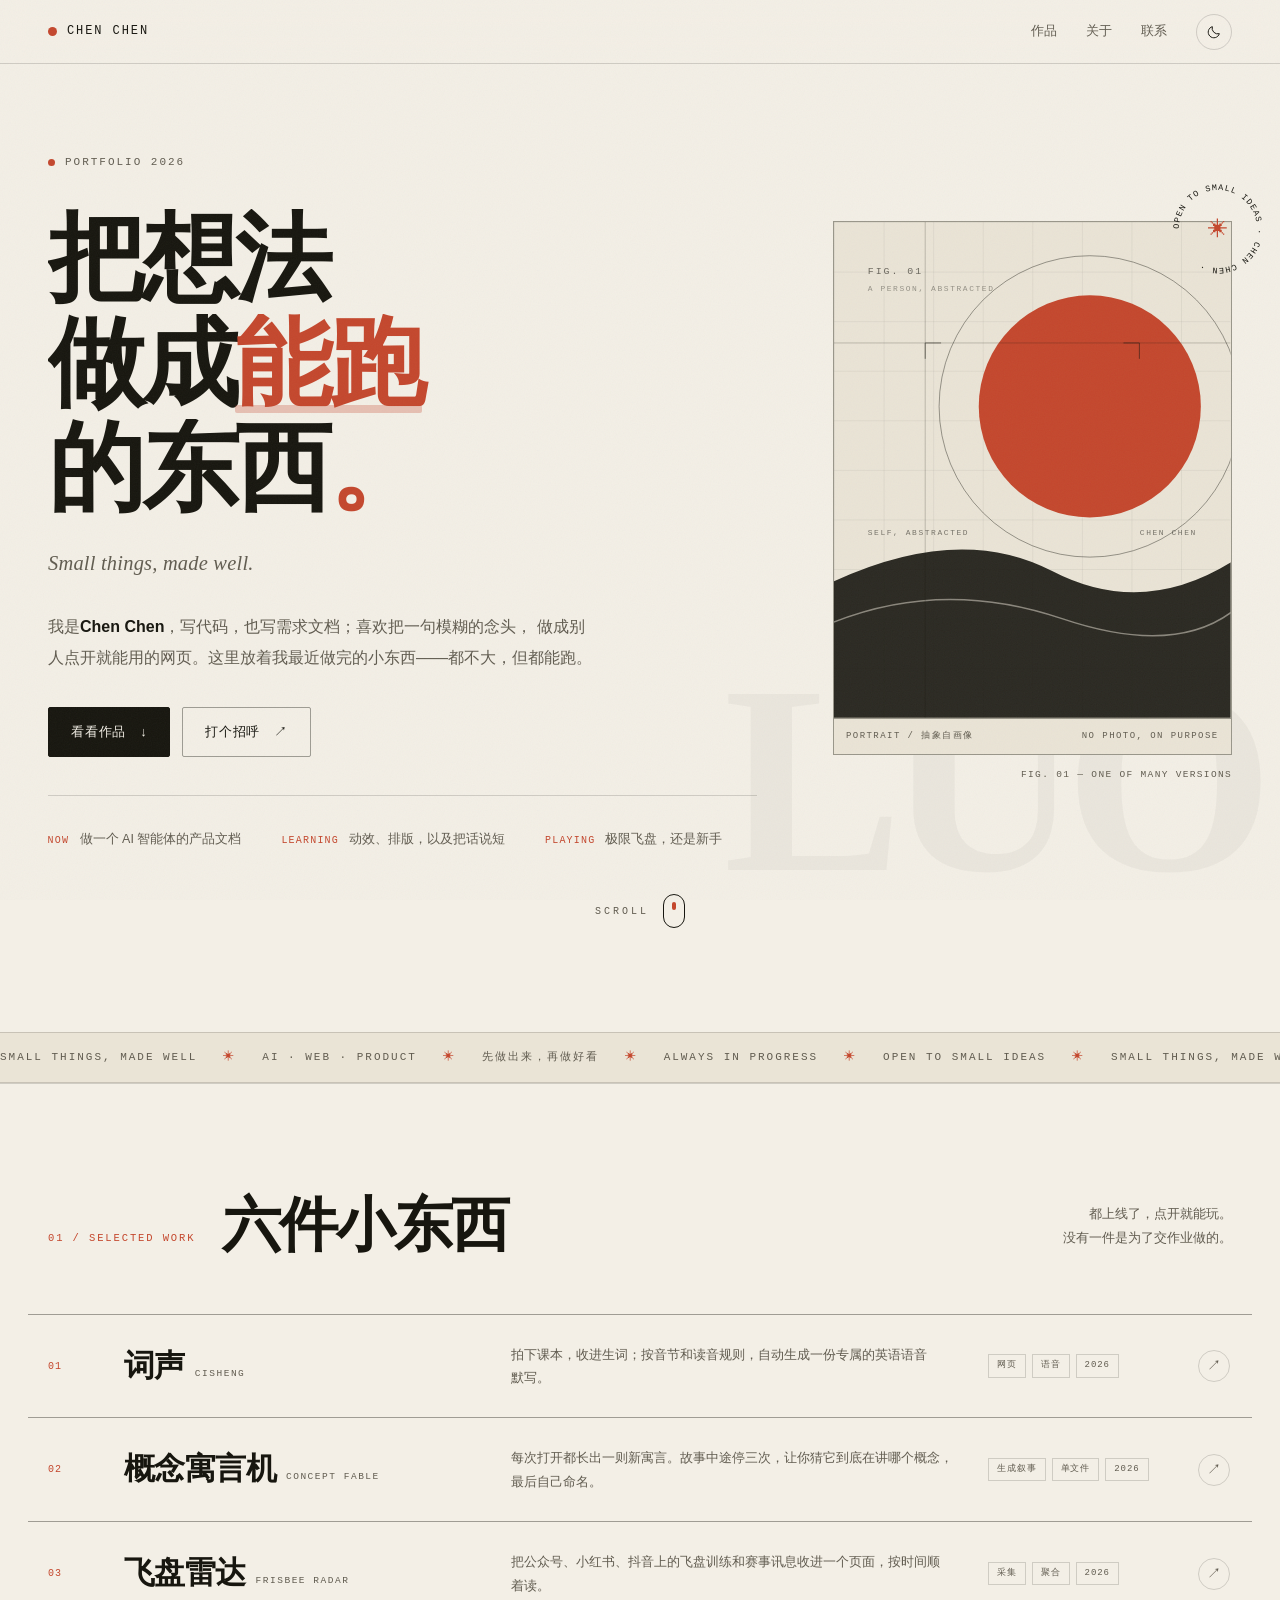
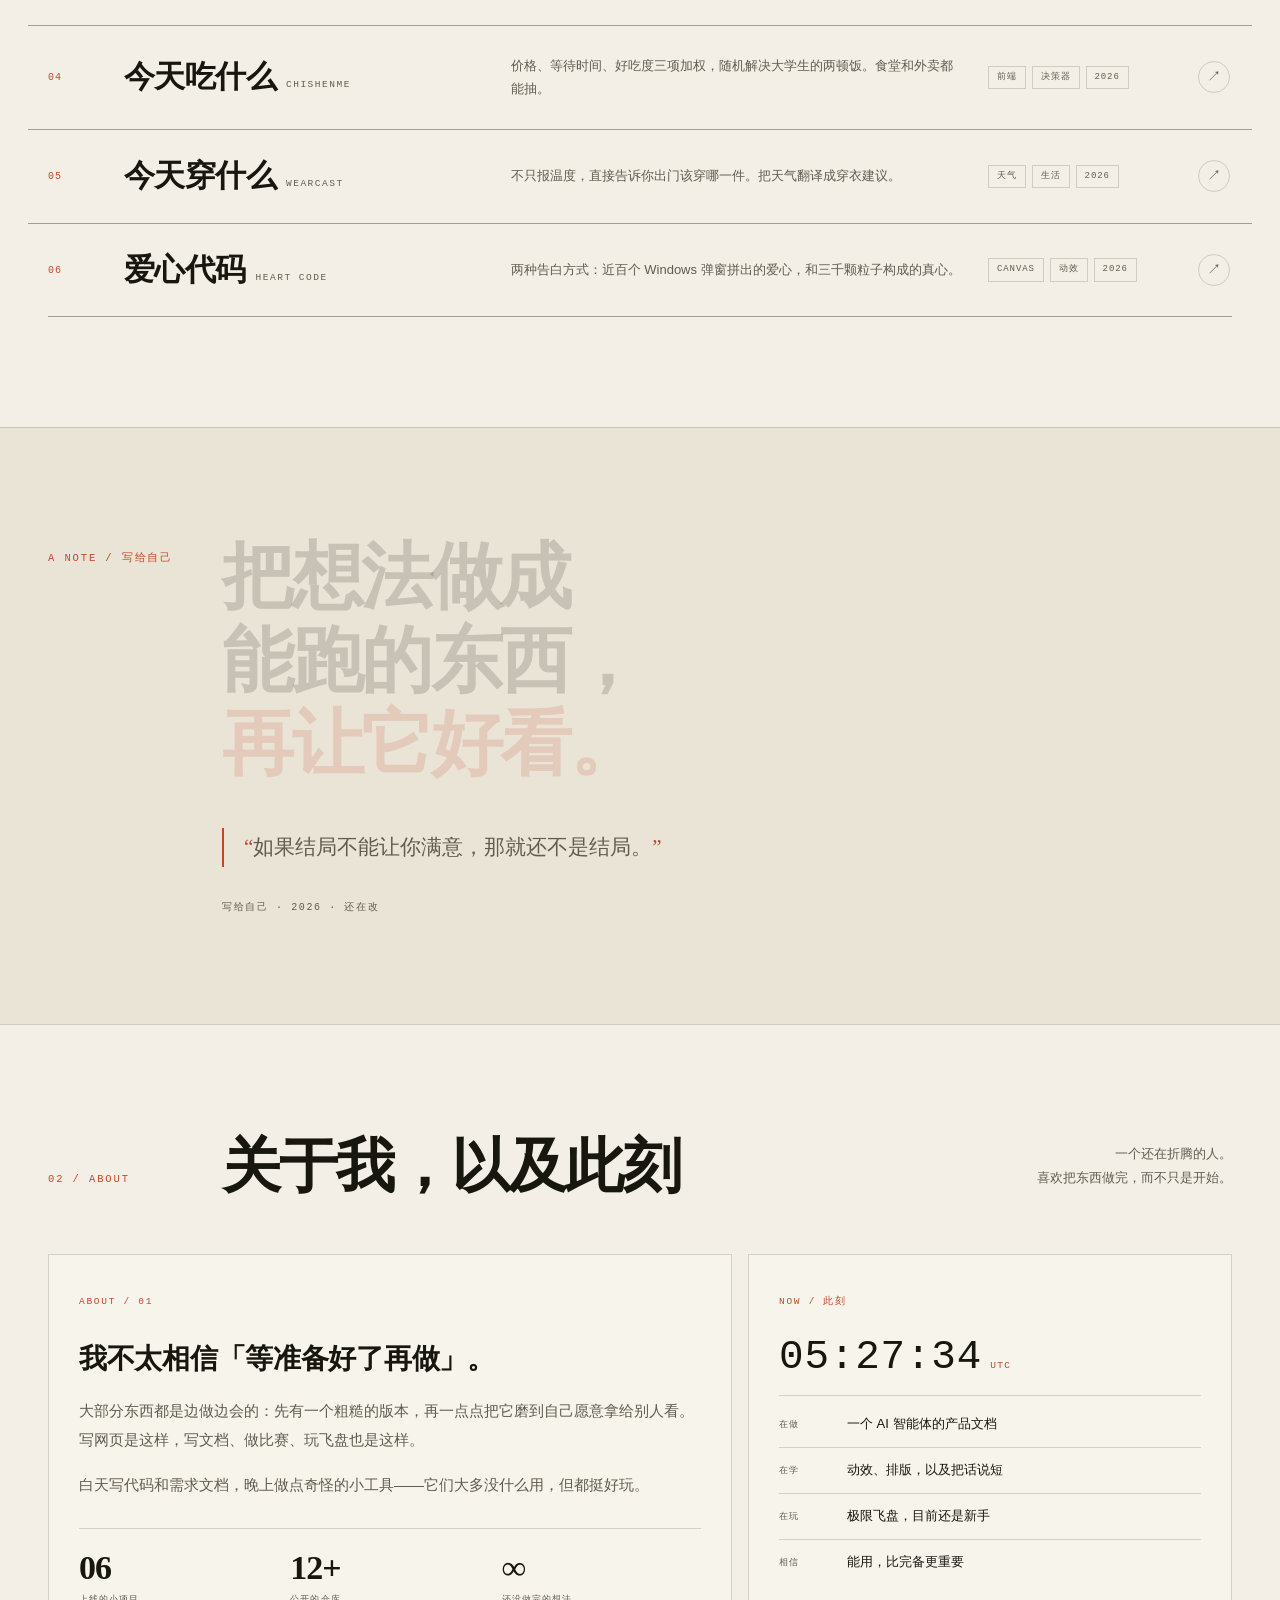
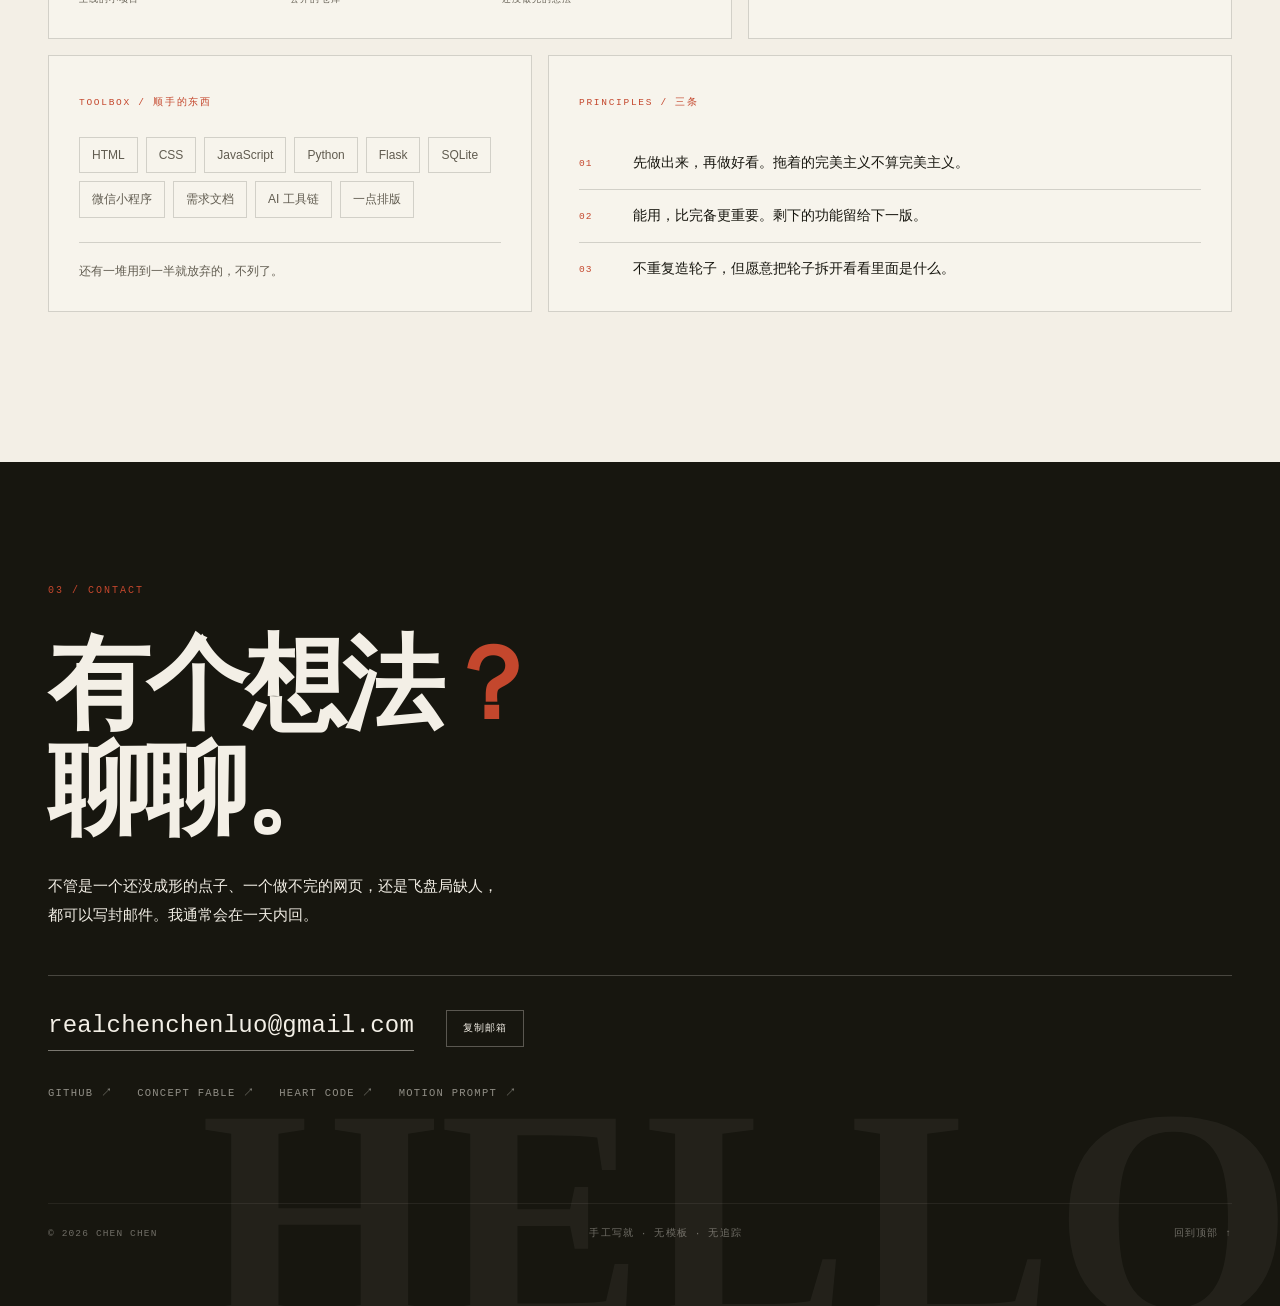
==== index.html @ 973b5933 "Remove personal details, rename to Chen Chen, add favorite quote, speed up cursor" ====
<!DOCTYPE html>
<html lang="zh-CN" data-theme="light">
<head>
<meta charset="UTF-8">
<meta name="viewport" content="width=device-width, initial-scale=1.0">
<title>Chen Chen · 把想法做成能跑的东西</title>
<meta name="description" content="Chen Chen 的个人主页：写代码，也写文档。这里放着六件已经上线的小东西。">
<meta name="author" content="Chen Chen">
<meta property="og:title" content="Chen Chen · 把想法做成能跑的东西">
<meta property="og:description" content="六件已经上线的小东西，以及一个还在折腾的人。">
<meta property="og:type" content="website">
<link rel="icon" href="data:image/svg+xml,%3Csvg xmlns='http://www.w3.org/2000/svg' viewBox='0 0 64 64'%3E%3Crect width='64' height='64' fill='%2317160f'/%3E%3Ccircle cx='32' cy='32' r='15' fill='%23c4472d'/%3E%3C/svg%3E">
  <script>
  (function () {
    document.documentElement.classList.add('js');
    try {
      var t = localStorage.getItem('theme');
      if (!t) t = window.matchMedia('(prefers-color-scheme: dark)').matches ? 'dark' : 'light';
      document.documentElement.setAttribute('data-theme', t);
    } catch (e) {}
  })();
</script>
<style>
  :root {
    --paper: #f3efe6;
    --paper-2: #eae4d6;
    --card: #f7f4ec;
    --ink: #17160f;
    --soft: #615c50;
    --line: rgba(23, 22, 15, .16);
    --line-strong: rgba(23, 22, 15, .38);
    --accent: #c4472d;
    --accent-soft: rgba(196, 71, 45, .1);
    --serif: "Noto Serif SC", "Songti SC", "STSong", "Source Han Serif SC", "SimSun", serif;
    --sans: "PingFang SC", "Hiragino Sans GB", "Microsoft YaHei", "Noto Sans SC", -apple-system, BlinkMacSystemFont, "Segoe UI", sans-serif;
    --mono: "SFMono-Regular", "Cascadia Code", "JetBrains Mono", Consolas, "Liberation Mono", monospace;
    --ease: cubic-bezier(.22, .68, .18, 1);
  }

  html[data-theme="dark"] {
    --paper: #141412;
    --paper-2: #1d1c18;
    --card: #191814;
    --ink: #f1ecdf;
    --soft: #a49e8e;
    --line: rgba(241, 236, 223, .16);
    --line-strong: rgba(241, 236, 223, .4);
    --accent: #e26a4a;
    --accent-soft: rgba(226, 106, 74, .12);
  }

  * { box-sizing: border-box; }
  html { scroll-behavior: smooth; }
  body {
    margin: 0;
    background: var(--paper);
    color: var(--ink);
    font-family: var(--sans);
    font-size: 16px;
    line-height: 1.7;
    -webkit-font-smoothing: antialiased;
    overflow-x: hidden;
  }
  body::after {
    content: "";
    position: fixed;
    inset: 0;
    z-index: 999;
    pointer-events: none;
    opacity: .045;
    background-image: url("data:image/svg+xml,%3Csvg xmlns='http://www.w3.org/2000/svg' width='180' height='180'%3E%3Cfilter id='n'%3E%3CfeTurbulence type='fractalNoise' baseFrequency='0.85' numOctaves='2' stitchTiles='stitch'/%3E%3C/filter%3E%3Crect width='100%25' height='100%25' filter='url(%23n)'/%3E%3C/svg%3E");
  }
  ::selection { background: var(--accent); color: #fff8ee; }
  a { color: inherit; text-decoration: none; }
  img, svg { display: block; max-width: 100%; }
  button { font: inherit; color: inherit; }
  :focus-visible { outline: 2px dashed var(--accent); outline-offset: 4px; }

  .wrap { width: min(1240px, calc(100% - 96px)); margin-inline: auto; }
  .mono { font-family: var(--mono); }
  .accent { color: var(--accent); }
  .section-title { text-wrap: balance; }
  .hero-intro, .card-about p, .w-desc, .contact-sub { text-wrap: pretty; }

  .skip {
    position: fixed; top: 12px; left: 12px; z-index: 1000;
    padding: 10px 16px; background: var(--ink); color: var(--paper);
    transform: translateY(-160%); transition: transform .2s;
  }
  .skip:focus { transform: translateY(0); }

  /* ---------- progress ---------- */
  .progress {
    position: fixed; top: 0; left: 0; right: 0; height: 2px;
    z-index: 120; background: transparent;
  }
  .progress span {
    display: block; height: 100%; width: 100%;
    background: var(--accent);
    transform: scaleX(0); transform-origin: left;
  }

  /* ---------- header ---------- */
  .site-head {
    position: fixed; top: 0; left: 0; right: 0; z-index: 110;
    height: 64px;
    display: flex; align-items: center;
    border-bottom: 1px solid var(--line);
    background: color-mix(in srgb, var(--paper) 84%, transparent);
    -webkit-backdrop-filter: blur(12px);
    backdrop-filter: blur(12px);
    transition: transform .3s cubic-bezier(.45, 0, .55, 1), box-shadow .3s ease;
  }
  .site-head.is-hidden { transform: translateY(-100%); }
  .site-head.is-scrolled { box-shadow: 0 12px 24px -20px rgba(23, 22, 15, .45); }
  .head-inner {
    width: min(1240px, calc(100% - 96px)); margin-inline: auto;
    display: flex; align-items: center; justify-content: space-between; gap: 24px;
  }
  .brand {
    display: inline-flex; align-items: center; gap: 10px;
    font-family: var(--mono); font-size: 12px; letter-spacing: .16em;
  }
  .brand-dot {
    width: 9px; height: 9px; border-radius: 50%;
    background: var(--accent);
    box-shadow: 0 0 0 0 var(--accent-soft);
    animation: pulse 2.6s infinite;
  }
  .brand-en { letter-spacing: .16em; }
  .head-nav { display: flex; align-items: center; gap: 28px; }
  .head-nav a {
    position: relative; font-size: 13px; color: var(--soft);
    letter-spacing: .04em; transition: color .25s;
  }
  .head-nav a::after {
    content: ""; position: absolute; left: 0; bottom: -5px;
    width: 100%; height: 1px; background: var(--ink);
    transform: scaleX(0); transform-origin: right; transition: transform .3s var(--ease);
  }
  .head-nav a:hover { color: var(--ink); }
  .head-nav a:hover::after { transform: scaleX(1); transform-origin: left; }
  .head-nav a.is-active { color: var(--accent); }
  .head-nav a.is-active::after {
    background: var(--accent);
    transform: scaleX(1); transform-origin: left;
    transition: transform .25s cubic-bezier(.33, 1, .68, 1);
  }

  .theme-btn {
    width: 36px; height: 36px; padding: 0;
    display: grid; place-items: center;
    border: 1px solid var(--line); border-radius: 50%;
    background: transparent; cursor: pointer;
    transition: border-color .25s, transform .35s var(--ease);
  }
  .theme-btn:hover { border-color: var(--line-strong); transform: rotate(18deg); }
  .theme-btn svg { width: 16px; height: 16px; }
  .theme-btn .icon-sun { display: none; }
  html[data-theme="dark"] .theme-btn .icon-sun { display: block; }
  html[data-theme="dark"] .theme-btn .icon-moon { display: none; }

  /* ---------- hero ---------- */
  .hero { position: relative; padding: 142px 0 64px; }
  .hero > .wrap { position: relative; }
  .hero-copy, .hero-figure { position: relative; z-index: 1; }
  .hero-grid {
    display: grid; grid-template-columns: minmax(0, 1.28fr) minmax(300px, .72fr);
    gap: clamp(36px, 6vw, 92px); align-items: center;
  }
  .kicker {
    display: inline-flex; align-items: center; gap: 10px;
    font-family: var(--mono); font-size: 11px; letter-spacing: .18em;
    color: var(--soft); text-transform: uppercase;
  }
  .live-dot {
    width: 7px; height: 7px; border-radius: 50%; background: var(--accent);
    animation: pulse 2.2s infinite;
  }
  .hero-title {
    margin: 26px 0 0;
    font-family: var(--serif);
    font-weight: 700;
    font-size: clamp(54px, 7.6vw, 112px);
    line-height: 1.02;
    letter-spacing: -.035em;
  }
  .hero-title .line { display: block; overflow: hidden; padding-bottom: .06em; }
  .hero-title .line > span {
    display: inline-block;
    transform: translateY(112%);
    animation: rise .95s var(--ease) forwards;
  }
  .hero-title .line:nth-child(2) > span { animation-delay: .1s; }
  .hero-title .line:nth-child(3) > span { animation-delay: .2s; }
  .hero-title .mark {
    color: var(--accent); position: relative; white-space: nowrap;
  }
  .hero-title .mark::after {
    content: ""; position: absolute; left: 0; right: 0; bottom: .04em;
    height: .08em; background: currentColor; opacity: .28; border-radius: 2px;
    transform: scaleX(0); transform-origin: left;
    animation: underline 1s var(--ease) .95s forwards;
  }
  .hero-title .period { color: var(--accent); }
  .hero-en {
    margin: 22px 0 0;
    font-family: var(--serif); font-style: italic;
    font-size: clamp(17px, 1.6vw, 21px);
    color: var(--soft); letter-spacing: .01em;
    opacity: 0; animation: fade .7s ease .65s forwards;
  }
  .hero-intro {
    margin: 30px 0 0; max-width: 34em;
    font-size: 16px; line-height: 1.95; color: var(--soft);
    opacity: 0; animation: fade .7s ease .75s forwards;
  }
  .hero-intro strong { color: var(--ink); font-weight: 600; }
  .hero-actions {
    margin-top: 34px; display: flex; flex-wrap: wrap; gap: 12px;
    opacity: 0; animation: fade .7s ease .85s forwards;
  }
  .btn {
    --mx: 0px; --my: 0px;
    display: inline-flex; align-items: center; gap: 14px;
    padding: 13px 22px; border: 1px solid var(--line-strong); border-radius: 2px;
    font-size: 13px; letter-spacing: .06em;
    transform: translate(var(--mx), var(--my));
    will-change: transform;
    transition: background .25s, color .25s, border-color .25s;
  }
  .btn span { transition: transform .25s var(--ease); }
  .btn:hover { border-color: var(--ink); }
  .btn:hover span { transform: translate(2px, -2px); }
  .btn-solid { background: var(--ink); color: var(--paper); border-color: var(--ink); }
  .btn-solid:hover { background: var(--accent); border-color: var(--accent); color: #fff8ee; }

  .hero-facts {
    display: flex; flex-wrap: wrap; gap: 12px 40px;
    margin-top: 38px; padding-top: 20px;
    border-top: 1px solid var(--line);
    opacity: 0; animation: fade .7s ease .9s forwards;
  }
  .fact { display: flex; gap: 10px; align-items: baseline; font-size: 12.5px; }
  .fact b {
    font-family: var(--mono); font-size: 10px; font-weight: 400;
    letter-spacing: .12em; color: var(--accent); text-transform: uppercase;
  }
  .fact span { color: var(--soft); }

  /* portrait */
  .hero-figure {
    position: relative; justify-self: end; width: 100%; max-width: 400px;
    opacity: 0; animation: fade 1s ease .35s forwards;
  }
  .portrait-stage { width: 100%; perspective: 900px; }
  .portrait {
    position: relative; margin: 0;
    border: 1px solid var(--line-strong);
    background: var(--paper-2);
    transform-style: preserve-3d;
    will-change: transform;
  }
  .portrait-art { position: relative; overflow: hidden; }
  .portrait svg { width: 100%; height: auto; }
  .portrait-glare {
    position: absolute; inset: 0; z-index: 2; pointer-events: none;
    opacity: 0;
    background: radial-gradient(130px circle at var(--gx, 50%) var(--gy, 50%), rgba(255, 255, 255, .42), rgba(255, 255, 255, 0) 70%);
    transition: opacity .4s cubic-bezier(.16, 1, .3, 1);
  }
  .portrait.is-tilting .portrait-glare { opacity: 1; }
  .portrait-caption {
    display: flex; justify-content: space-between; gap: 12px;
    padding: 10px 12px; border-top: 1px solid var(--line-strong);
    font-family: var(--mono); font-size: 9px; letter-spacing: .16em;
    color: var(--soft); text-transform: uppercase;
  }
  .stamp {
    position: absolute; top: -46px; right: -40px; z-index: 2;
    width: 108px; height: 108px;
    display: grid; place-items: center;
    overflow: hidden;
    color: var(--ink);
  }
  .stamp svg { position: absolute; inset: 0; width: 100%; height: 100%; animation: spin 26s linear infinite; }
  .stamp text {
    font-family: var(--mono); font-size: 8.5px; letter-spacing: .12em;
    fill: currentColor; text-transform: uppercase;
  }
  .stamp-star { font-size: 20px; color: var(--accent); }
  .figure-note {
    margin: 12px 0 0; text-align: right;
    font-family: var(--mono); font-size: 9.5px; letter-spacing: .14em;
    color: var(--soft); text-transform: uppercase;
  }

  .hero-watermark {
    position: absolute; right: -2vw; bottom: -4vw; z-index: 0;
    font-family: var(--serif); font-weight: 700; font-size: 21vw; line-height: 1;
    letter-spacing: -.06em; color: var(--ink); opacity: .035;
    pointer-events: none; user-select: none;
  }

  /* ---------- scroll cue ---------- */
  .scroll-cue {
    display: flex; align-items: center; justify-content: center; gap: 14px;
    margin: 32px auto 0; color: var(--soft);
  }
  .cue-word {
    font-family: var(--mono); font-size: 10px; letter-spacing: .3em;
    text-transform: uppercase;
  }
  .cue-mouse {
    position: relative; width: 22px; height: 34px;
    border: 1.5px solid var(--ink); border-radius: 12px;
  }
  .cue-mouse i {
    position: absolute; left: 50%; top: 7px;
    width: 4px; height: 8px; margin-left: -2px; border-radius: 2px;
    background: var(--accent);
    animation: cue-drop 1.57s infinite;
  }
  @keyframes cue-drop {
    0% { transform: translateY(0); opacity: 1; }
    45% { opacity: 1; }
    70% { transform: translateY(14px); opacity: 0; }
    76% { transform: translateY(0); opacity: 0; }
    100% { transform: translateY(0); opacity: 1; }
  }

  /* ---------- ticker ---------- */
  .ticker {
    margin-top: 40px;
    border-block: 1px solid var(--line);
    overflow: hidden; padding: 15px 0;
    background: var(--paper-2);
  }
  .ticker-track {
    display: flex; width: max-content;
    animation: marquee 34s linear infinite;
  }
  .ticker:hover .ticker-track { animation-play-state: paused; }
  .ticker-group {
    display: flex; align-items: center; gap: 26px;
    padding-right: 26px;
    font-family: var(--mono); font-size: 11px; letter-spacing: .18em;
    color: var(--soft); text-transform: uppercase; white-space: nowrap;
  }
  .ticker-group i { font-style: normal; color: var(--accent); }

  /* ---------- sections ---------- */
  section { scroll-margin-top: 84px; }
  .section { padding: 110px 0; border-top: 1px solid var(--line); }
  .section-head {
    display: grid; grid-template-columns: 150px minmax(0, 1fr) 280px;
    gap: 24px; align-items: end; margin-bottom: 56px;
  }
  .section-index {
    font-family: var(--mono); font-size: 10.5px; letter-spacing: .18em;
    color: var(--accent); text-transform: uppercase; padding-bottom: 10px;
    white-space: nowrap;
  }
  .section-title {
    margin: 0; font-family: var(--serif); font-weight: 700;
    font-size: clamp(38px, 4.6vw, 64px); line-height: 1.08; letter-spacing: -.03em;
  }
  .section-note {
    margin: 0; font-size: 13px; line-height: 1.85; color: var(--soft);
    text-align: right; padding-bottom: 8px;
  }

  /* ---------- work ---------- */
  .work-list { border-bottom: 1px solid var(--line-strong); }
  .work-row {
    position: relative;
    display: grid;
    grid-template-columns: 52px minmax(0, 1fr) minmax(0, 1.25fr) 186px 34px;
    gap: 24px; align-items: center;
    padding: 28px 20px; margin: 0 -20px;
    border-top: 1px solid var(--line-strong);
    transition: background .35s var(--ease), color .35s var(--ease), padding .35s var(--ease);
  }
  .work-row:hover { background: var(--ink); color: var(--paper); padding-left: 28px; }
  .w-index {
    font-family: var(--mono); font-size: 10px; letter-spacing: .1em; color: var(--accent);
  }
  .w-title {
    display: flex; flex-wrap: wrap; align-items: baseline; gap: 10px;
    font-family: var(--serif); font-size: clamp(24px, 2.4vw, 32px);
    font-weight: 700; line-height: 1.2; letter-spacing: -.02em;
  }
  .w-title em {
    font-family: var(--mono); font-style: normal; font-size: 9.5px;
    font-weight: 400; letter-spacing: .16em; color: var(--soft);
    text-transform: uppercase; transition: color .35s;
  }
  .work-row:hover .w-title em { color: var(--paper); opacity: .55; }
  .w-desc { font-size: 13px; line-height: 1.8; color: var(--soft); transition: color .35s; }
  .work-row:hover .w-desc { color: var(--paper); opacity: .82; }
  .w-tags { display: flex; flex-wrap: wrap; gap: 6px; }
  .w-tags span {
    padding: 3px 8px; border: 1px solid var(--line);
    font-family: var(--mono); font-size: 9px; letter-spacing: .1em;
    color: var(--soft); text-transform: uppercase;
    transition: border-color .35s, color .35s;
  }
  .work-row:hover .w-tags span { border-color: color-mix(in srgb, currentColor 35%, transparent); color: var(--paper); opacity: .8; }
  .w-arrow {
    width: 32px; height: 32px; display: grid; place-items: center;
    border: 1px solid var(--line); border-radius: 50%;
    font-size: 14px; color: var(--soft);
    transition: transform .35s var(--ease), border-color .35s, color .35s;
  }
  .work-row:hover .w-arrow {
    transform: translate(4px, -4px);
    border-color: var(--paper); color: var(--paper);
  }

  /* ---------- about ---------- */
  .bento {
    display: grid; grid-template-columns: repeat(12, 1fr);
    gap: 16px;
  }
  .card {
    position: relative;
    padding: 30px;
    border: 1px solid var(--line);
    background: var(--card);
    overflow: hidden;
  }
  .card::before {
    content: ""; position: absolute; inset: 0; pointer-events: none;
    background: linear-gradient(135deg, var(--accent-soft), transparent 55%);
    opacity: 0; transition: opacity .4s;
  }
  .card:hover::before { opacity: 1; }
  .card-about { grid-column: span 7; }
  .card-now { grid-column: span 5; }
  .card-tools { grid-column: span 5; }
  .card-principles { grid-column: span 7; }
  .card-label {
    display: inline-block; margin-bottom: 26px;
    font-family: var(--mono); font-size: 9.5px; letter-spacing: .18em;
    color: var(--accent); text-transform: uppercase;
  }
  .card-about p { position: relative; margin: 0 0 16px; font-size: 15px; line-height: 1.95; color: var(--soft); max-width: 48em; }
  .card-about .lead {
    font-family: var(--serif); font-size: clamp(22px, 2.2vw, 28px);
    font-weight: 600; line-height: 1.55; color: var(--ink); letter-spacing: -.01em;
  }
  .stats {
    display: grid; grid-template-columns: repeat(3, 1fr);
    gap: 12px; margin-top: 28px; padding-top: 22px;
    border-top: 1px solid var(--line);
  }
  .stat b {
    display: block; font-family: var(--serif); font-size: 34px; line-height: 1;
    font-weight: 700; letter-spacing: -.03em;
  }
  .stat span {
    display: block; margin-top: 8px;
    font-family: var(--mono); font-size: 9px; letter-spacing: .12em;
    color: var(--soft); text-transform: uppercase;
  }
  .clock-row {
    display: flex; align-items: baseline; gap: 8px;
    padding-bottom: 18px; border-bottom: 1px solid var(--line);
  }
  .clock {
    font-family: var(--mono); font-size: clamp(30px, 3.2vw, 42px);
    letter-spacing: .02em; line-height: 1; font-variant-numeric: tabular-nums;
  }
  .clock-zone { font-family: var(--mono); font-size: 9.5px; letter-spacing: .14em; color: var(--accent); }
  .now-rows { margin-top: 6px; }
  .now-row {
    display: grid; grid-template-columns: 58px 1fr; gap: 10px;
    padding: 12px 0; border-bottom: 1px solid var(--line);
    font-size: 13px;
  }
  .now-row:last-child { border-bottom: 0; padding-bottom: 0; }
  .now-row span {
    font-family: var(--mono); font-size: 9px; letter-spacing: .12em;
    color: var(--soft); text-transform: uppercase; padding-top: 4px;
  }
  .now-row b { font-weight: 500; line-height: 1.6; }
  .chips { position: relative; display: flex; flex-wrap: wrap; gap: 8px; }
  .chips span {
    padding: 7px 12px; border: 1px solid var(--line);
    font-size: 12px; color: var(--soft);
    transition: background .25s, color .25s, border-color .25s, transform .25s var(--ease);
  }
  .chips span:hover {
    background: var(--ink); color: var(--paper); border-color: var(--ink);
    transform: translateY(-2px);
  }
  .toolbox-note {
    position: relative; margin: 24px 0 0; padding-top: 18px;
    border-top: 1px solid var(--line);
    font-size: 12px; line-height: 1.7; color: var(--soft);
  }
  .principles { list-style: none; margin: 0; padding: 0; position: relative; }
  .principles li {
    display: grid; grid-template-columns: 40px 1fr; gap: 14px;
    padding: 14px 0; border-bottom: 1px solid var(--line);
    font-size: 14px; line-height: 1.7;
  }
  .principles li:last-child { border-bottom: 0; padding-bottom: 0; }
  .principles i {
    font-family: var(--mono); font-style: normal; font-size: 9.5px;
    letter-spacing: .1em; color: var(--accent); padding-top: 5px;
  }

  /* ---------- statement ---------- */
  .statement {
    padding: 108px 0;
    border-top: 1px solid var(--line);
    background: var(--paper-2);
  }
  .statement .wrap {
    display: grid; grid-template-columns: 150px minmax(0, 1fr);
    gap: 24px; align-items: start;
  }
  .statement-kicker {
    margin: 0; padding-top: 14px;
    font-family: var(--mono); font-size: 10.5px; letter-spacing: .18em;
    color: var(--accent); text-transform: uppercase;
  }
  .statement-text {
    margin: 0; max-width: 12em;
    font-family: var(--serif); font-weight: 700;
    font-size: clamp(38px, 5.6vw, 74px); line-height: 1.16; letter-spacing: -.035em;
  }
  .statement-text .line { display: block; }
  .statement-text .line.accent { color: var(--accent); }
  .statement-text .ch { opacity: .16; }
  .statement-quote {
    margin: 42px 0 0;
    padding-left: 20px;
    border-left: 2px solid var(--accent);
    max-width: 30em;
    font-family: var(--serif);
    font-size: clamp(17px, 1.7vw, 21px);
    line-height: 1.85;
    color: var(--soft);
    text-wrap: pretty;
  }
  .statement-quote .accent { color: var(--accent); }
  .statement-sign {
    margin: 32px 0 0;
    font-family: var(--mono); font-size: 10px; letter-spacing: .16em;
    color: var(--soft); text-transform: uppercase;
  }

  /* ---------- contact ---------- */
  .contact {
    margin-top: 40px;
    background: var(--ink); color: var(--paper);
    padding: 120px 0 64px;
    position: relative; overflow: hidden;
  }
  .contact > .wrap { position: relative; z-index: 1; }
  .contact .contact-kicker {
    display: block; margin-bottom: 34px;
    font-family: var(--mono); font-size: 10px; letter-spacing: .2em;
    color: var(--accent); text-transform: uppercase;
  }
  .contact h2 {
    margin: 0; font-family: var(--serif); font-weight: 700;
    font-size: clamp(52px, 8vw, 112px); line-height: 1.02; letter-spacing: -.04em;
  }
  .contact h2 .accent { color: var(--accent); }
  .contact-sub {
    margin: 30px 0 0; max-width: 30em;
    font-size: 15px; line-height: 1.9; color: var(--paper); opacity: .62;
  }
  .contact-actions {
    display: flex; flex-wrap: wrap; align-items: center; gap: 20px 32px;
    margin-top: 46px; padding-top: 30px;
    border-top: 1px solid color-mix(in srgb, currentColor 22%, transparent);
  }
  .email {
    font-family: var(--mono); font-size: clamp(16px, 2.2vw, 24px);
    letter-spacing: .01em; position: relative; padding-bottom: 4px;
  }
  .email::after {
    content: ""; position: absolute; left: 0; bottom: 0; width: 100%; height: 1px;
    background: currentColor; opacity: .45;
    transform-origin: right; transition: transform .35s var(--ease);
  }
  .email:hover::after { transform: scaleX(0); }
  .copy-btn {
    --mx: 0px; --my: 0px;
    padding: 9px 16px; border: 1px solid color-mix(in srgb, currentColor 30%, transparent);
    background: transparent; color: var(--paper); cursor: pointer;
    font-family: var(--mono); font-size: 10px; letter-spacing: .1em;
    text-transform: uppercase;
    transform: translate(var(--mx), var(--my));
    will-change: transform;
    transition: background .25s, color .25s, border-color .25s;
  }
  .copy-btn:hover { background: var(--paper); color: var(--ink); border-color: var(--paper); }
  .contact-links { display: flex; flex-wrap: wrap; gap: 24px; margin-top: 34px; }
  .contact-links a {
    font-family: var(--mono); font-size: 10.5px; letter-spacing: .12em;
    text-transform: uppercase; color: var(--paper); opacity: .55;
    transition: opacity .25s, color .25s;
  }
  .contact-links a:hover { opacity: 1; color: var(--accent); }
  .contact-foot {
    display: flex; flex-wrap: wrap; justify-content: space-between; gap: 12px;
    margin-top: 100px; padding-top: 22px;
    border-top: 1px solid color-mix(in srgb, currentColor 18%, transparent);
    font-family: var(--mono); font-size: 9.5px; letter-spacing: .12em;
    color: var(--paper); opacity: .4; text-transform: uppercase;
  }
  .contact-watermark {
    position: absolute; right: -1vw; bottom: -5vw; z-index: 0;
    font-family: var(--serif); font-weight: 700; font-size: 24vw; line-height: 1;
    opacity: .05; pointer-events: none; user-select: none;
  }

  /* ---------- cursor follower ---------- */
  .cursor {
    position: fixed; top: 0; left: 0; z-index: 950;
    width: 34px; height: 34px; margin: -17px 0 0 -17px;
    border: 1px solid var(--accent); border-radius: 50%;
    pointer-events: none; opacity: 0; will-change: transform;
    transition: width .25s var(--ease), height .25s var(--ease),
                margin .25s var(--ease), background .25s, opacity .3s;
  }
  .cursor::after {
    content: ""; position: absolute; left: 50%; top: 50%;
    width: 4px; height: 4px; margin: -2px 0 0 -2px;
    border-radius: 50%; background: var(--accent);
  }
  .cursor.on { opacity: .88; }
  .cursor.grow {
    width: 52px; height: 52px; margin: -26px 0 0 -26px;
    background: var(--accent-soft);
  }

  /* ---------- toast ---------- */
  .toast {
    position: fixed; left: 50%; bottom: 32px; z-index: 200;
    transform: translate(-50%, 20px);
    padding: 11px 20px; background: var(--ink); color: var(--paper);
    border: 1px solid var(--line-strong);
    font-family: var(--mono); font-size: 11px; letter-spacing: .08em;
    opacity: 0; pointer-events: none;
    transition: opacity .3s, transform .3s var(--ease);
  }
  .toast.show { opacity: 1; transform: translate(-50%, 0); }

  /* ---------- reveal ---------- */
  .reveal { opacity: 0; transform: translateY(26px); transition: opacity .8s var(--ease), transform .8s var(--ease); }
  html:not(.js) .reveal { opacity: 1; transform: none; }
  .reveal.in { opacity: 1; transform: none; }

  /* ---------- keyframes ---------- */
  @keyframes rise { to { transform: translateY(0); } }
  @keyframes fade { to { opacity: 1; } }
  @keyframes underline { to { transform: scaleX(1); } }
  @keyframes spin { to { transform: rotate(360deg); } }
  @keyframes pulse {
    0% { box-shadow: 0 0 0 0 rgba(196, 71, 45, .35); }
    70% { box-shadow: 0 0 0 7px rgba(196, 71, 45, 0); }
    100% { box-shadow: 0 0 0 0 rgba(196, 71, 45, 0); }
  }
  @keyframes marquee { to { transform: translateX(-50%); } }

  /* ---------- responsive ---------- */
  @media (max-width: 1080px) {
    .section-head { grid-template-columns: 132px minmax(0, 1fr) 240px; }
    .work-row { grid-template-columns: 42px minmax(0, 1fr) minmax(0, 1.1fr) 34px; }
    .w-tags { display: none; }
  }
  @media (max-width: 860px) {
    .wrap, .head-inner { width: calc(100% - 48px); }
    .head-nav { gap: 18px; }
    .hero { padding-top: 118px; }
    .hero-grid { grid-template-columns: 1fr; gap: 52px; }
    .hero-figure { justify-self: start; max-width: 360px; }
    .stamp { top: -36px; right: -22px; width: 92px; height: 92px; }
    .hero-watermark { font-size: 34vw; bottom: 0; }
    .section { padding: 82px 0; }
    .statement { padding: 82px 0; }
    .statement .wrap { grid-template-columns: 1fr; gap: 18px; }
    .statement-kicker { padding-top: 0; }
    .statement-text { max-width: 14em; }
    .section-head { grid-template-columns: 1fr; gap: 12px; margin-bottom: 38px; }
    .section-index { padding-bottom: 0; }
    .section-note { text-align: left; padding-bottom: 0; }
    .card-about, .card-now, .card-tools, .card-principles { grid-column: span 12; }
    .work-row {
      grid-template-columns: 32px minmax(0, 1fr) 28px;
      grid-template-areas: "i t a" "i d d" "i g g";
      gap: 10px 14px; padding: 24px 10px; margin: 0 -10px;
    }
    .w-index { grid-area: i; align-self: start; padding-top: 8px; }
    .w-title { grid-area: t; font-size: 25px; }
    .w-desc { grid-area: d; }
    .w-tags { grid-area: g; display: flex; }
    .w-arrow { grid-area: a; align-self: start; }
  }
  @media (max-width: 560px) {
    .wrap, .head-inner { width: calc(100% - 36px); }
    .head-nav { gap: 16px; }
    .head-nav a { font-size: 12px; }
    .hero { padding-top: 104px; padding-bottom: 40px; }
    .hero-title { font-size: clamp(46px, 13.5vw, 68px); }
    .hero-intro { font-size: 15px; }
    .hero-facts { gap: 8px 22px; }
    .stamp { top: -28px; right: 2px; width: 80px; height: 80px; }
    .ticker { margin-top: 24px; }
    .card { padding: 24px; }
    .stats { gap: 6px; }
    .stat b { font-size: 28px; }
    .contact { padding: 88px 0 40px; }
    .contact-foot { margin-top: 70px; }
  }

  @media (prefers-reduced-motion: reduce) {
    html { scroll-behavior: auto; }
    *, *::before, *::after {
      animation-duration: .001ms !important;
      animation-iteration-count: 1 !important;
      transition-duration: .001ms !important;
    }
    .reveal { opacity: 1; transform: none; }
    .hero-title .line > span { transform: none; }
    .hero-en, .hero-intro, .hero-actions, .hero-facts, .hero-figure { opacity: 1; }
    .cursor, .scroll-cue { display: none; }
    .statement-text .ch { opacity: 1 !important; }
    .portrait { transform: none !important; }
  }
</style>
</head>
<body id="top">
<a class="skip" href="#main">跳到正文</a>
<div class="progress" aria-hidden="true"><span id="progressBar"></span></div>

<header class="site-head">
  <div class="head-inner">
    <a class="brand" href="#top" aria-label="回到首页">
      <span class="brand-dot" aria-hidden="true"></span>
      <span class="brand-en">CHEN CHEN</span>
    </a>
    <nav class="head-nav" aria-label="主导航">
      <a href="#work">作品</a>
      <a href="#about">关于</a>
      <a href="#contact">联系</a>
      <button class="theme-btn" id="themeBtn" type="button" aria-label="切换深浅配色">
        <svg class="icon-moon" viewBox="0 0 24 24" fill="none" stroke="currentColor" stroke-width="1.5" aria-hidden="true">
          <path d="M20 14.5A8.5 8.5 0 0 1 9.5 4a8.5 8.5 0 1 0 10.5 10.5Z"/>
        </svg>
        <svg class="icon-sun" viewBox="0 0 24 24" fill="none" stroke="currentColor" stroke-width="1.5" aria-hidden="true">
          <circle cx="12" cy="12" r="4"/>
          <path d="M12 2v2M12 20v2M2 12h2M20 12h2M4.9 4.9l1.4 1.4M17.7 17.7l1.4 1.4M19.1 4.9l-1.4 1.4M6.3 17.7l-1.4 1.4"/>
        </svg>
      </button>
    </nav>
  </div>
</header>

<main id="main">
  <section class="hero" aria-labelledby="hero-title">
    <div class="wrap">
      <div class="hero-grid">
        <div class="hero-copy">
          <p class="kicker"><span class="live-dot" aria-hidden="true"></span> Portfolio 2026</p>
          <h1 class="hero-title" id="hero-title">
            <span class="line"><span>把想法</span></span>
            <span class="line"><span>做成<span class="mark">能跑</span></span></span>
            <span class="line"><span>的东西<span class="period">。</span></span></span>
          </h1>
          <p class="hero-en">Small things, made well.</p>
          <p class="hero-intro">
            我是<strong>Chen Chen</strong>，写代码，也写需求文档；喜欢把一句模糊的念头，
            做成别人点开就能用的网页。这里放着我最近做完的小东西——都不大，但都能跑。
          </p>
          <div class="hero-actions">
            <a class="btn btn-solid" href="#work" data-magnetic>看看作品 <span aria-hidden="true">↓</span></a>
            <a class="btn" href="mailto:realchenchenluo@gmail.com" data-magnetic>打个招呼 <span aria-hidden="true">↗</span></a>
          </div>
          <div class="hero-facts">
            <p class="fact"><b>Now</b><span>做一个 AI 智能体的产品文档</span></p>
            <p class="fact"><b>Learning</b><span>动效、排版，以及把话说短</span></p>
            <p class="fact"><b>Playing</b><span>极限飞盘，还是新手</span></p>
          </div>
        </div>

        <div class="hero-figure">
          <div class="stamp" aria-hidden="true">
            <svg viewBox="0 0 108 108">
              <defs>
                <path id="stampPath" d="M54,54 m-39,0 a39,39 0 1,1 78,0 a39,39 0 1,1 -78,0"/>
              </defs>
              <text><textPath href="#stampPath">OPEN TO SMALL IDEAS · CHEN CHEN · </textPath></text>
            </svg>
            <span class="stamp-star">✳</span>
          </div>
          <div class="portrait-stage">
            <figure class="portrait">
              <div class="portrait-art">
                <svg viewBox="0 0 400 500" role="img" aria-label="抽象自画像：朱红圆日与深色山形">
                  <defs>
                    <pattern id="grid" width="50" height="50" patternUnits="userSpaceOnUse">
                      <path d="M50 0H0V50" fill="none" stroke="currentColor" stroke-width=".6" opacity=".18"/>
                    </pattern>
                    <clipPath id="frame"><rect width="400" height="500"/></clipPath>
                  </defs>
                  <g clip-path="url(#frame)">
                    <rect width="400" height="500" fill="var(--paper-2)"/>
                    <rect width="400" height="500" fill="url(#grid)"/>
                    <circle cx="258" cy="186" r="112" fill="var(--accent)"/>
                    <circle cx="258" cy="186" r="152" fill="none" stroke="currentColor" stroke-width="1" opacity=".42"/>
                    <path d="M-20 372 Q 120 300 220 352 T 420 330 L420 520 L-20 520 Z" fill="currentColor" opacity=".9"/>
                    <path d="M-20 412 Q 100 356 230 400 T 420 376" fill="none" stroke="var(--paper-2)" stroke-width="1.5" opacity=".5"/>
                    <line x1="92" y1="0" x2="92" y2="500" stroke="currentColor" stroke-width="1" opacity=".22"/>
                    <line x1="0" y1="122" x2="400" y2="122" stroke="currentColor" stroke-width="1" opacity=".22"/>
                    <path d="M92 122h16M92 122v16M308 122h-16M308 122v16" stroke="currentColor" stroke-width="1" opacity=".55"/>
                    <text x="34" y="52" font-family="monospace" font-size="10" letter-spacing="2" fill="currentColor" opacity=".6">FIG. 01</text>
                    <text x="34" y="70" font-family="monospace" font-size="8" letter-spacing="1.6" fill="currentColor" opacity=".4">A PERSON, ABSTRACTED</text>
                    <text x="34" y="316" font-family="monospace" font-size="8" letter-spacing="1.6" fill="currentColor" opacity=".55">SELF, ABSTRACTED</text>
                    <text x="366" y="316" font-family="monospace" font-size="8" letter-spacing="1.6" fill="currentColor" opacity=".55" text-anchor="end">CHEN CHEN</text>
                  </g>
                </svg>
                <span class="portrait-glare" aria-hidden="true"></span>
              </div>
              <figcaption class="portrait-caption">
                <span>Portrait / 抽象自画像</span>
                <span>No photo, on purpose</span>
              </figcaption>
            </figure>
          </div>
          <p class="figure-note">FIG. 01 — ONE OF MANY VERSIONS</p>
        </div>
      </div>
      <div class="hero-watermark" aria-hidden="true">LUO</div>
    </div>
    <div class="scroll-cue" aria-hidden="true">
      <span class="cue-word">Scroll</span>
      <span class="cue-mouse"><i></i></span>
    </div>
  </section>

  <div class="ticker" aria-hidden="true">
    <div class="ticker-track">
      <div class="ticker-group">
        <span>Small things, made well</span><i>✳</i>
        <span>AI · Web · Product</span><i>✳</i>
        <span>先做出来，再做好看</span><i>✳</i>
        <span>Always in progress</span><i>✳</i>
        <span>Open to small ideas</span><i>✳</i>
      </div>
      <div class="ticker-group">
        <span>Small things, made well</span><i>✳</i>
        <span>AI · Web · Product</span><i>✳</i>
        <span>先做出来，再做好看</span><i>✳</i>
        <span>Always in progress</span><i>✳</i>
        <span>Open to small ideas</span><i>✳</i>
      </div>
    </div>
  </div>

  <section class="section" id="work" aria-labelledby="work-title">
    <div class="wrap">
      <div class="section-head reveal">
        <span class="section-index">01 / Selected Work</span>
        <h2 class="section-title" id="work-title">六件小东西</h2>
        <p class="section-note">都上线了，点开就能玩。<br>没有一件是为了交作业做的。</p>
      </div>

      <div class="work-list">
        <a class="work-row reveal" href="https://realchenchenluo.github.io/cisheng/" target="_blank" rel="noopener">
          <span class="w-index">01</span>
          <span class="w-title">词声 <em>Cisheng</em></span>
          <span class="w-desc">拍下课本，收进生词；按音节和读音规则，自动生成一份专属的英语语音默写。</span>
          <span class="w-tags"><span>网页</span><span>语音</span><span>2026</span></span>
          <span class="w-arrow" aria-hidden="true">↗</span>
        </a>

        <a class="work-row reveal" href="https://realchenchenluo.github.io/concept-fable/" target="_blank" rel="noopener">
          <span class="w-index">02</span>
          <span class="w-title">概念寓言机 <em>Concept Fable</em></span>
          <span class="w-desc">每次打开都长出一则新寓言。故事中途停三次，让你猜它到底在讲哪个概念，最后自己命名。</span>
          <span class="w-tags"><span>生成叙事</span><span>单文件</span><span>2026</span></span>
          <span class="w-arrow" aria-hidden="true">↗</span>
        </a>

        <a class="work-row reveal" href="https://realchenchenluo.github.io/frisbee-radar/" target="_blank" rel="noopener">
          <span class="w-index">03</span>
          <span class="w-title">飞盘雷达 <em>Frisbee Radar</em></span>
          <span class="w-desc">把公众号、小红书、抖音上的飞盘训练和赛事讯息收进一个页面，按时间顺着读。</span>
          <span class="w-tags"><span>采集</span><span>聚合</span><span>2026</span></span>
          <span class="w-arrow" aria-hidden="true">↗</span>
        </a>

        <a class="work-row reveal" href="https://realchenchenluo.github.io/chishenme/" target="_blank" rel="noopener">
          <span class="w-index">04</span>
          <span class="w-title">今天吃什么 <em>Chishenme</em></span>
          <span class="w-desc">价格、等待时间、好吃度三项加权，随机解决大学生的两顿饭。食堂和外卖都能抽。</span>
          <span class="w-tags"><span>前端</span><span>决策器</span><span>2026</span></span>
          <span class="w-arrow" aria-hidden="true">↗</span>
        </a>

        <a class="work-row reveal" href="https://realchenchenluo.github.io/weather/" target="_blank" rel="noopener">
          <span class="w-index">05</span>
          <span class="w-title">今天穿什么 <em>Wearcast</em></span>
          <span class="w-desc">不只报温度，直接告诉你出门该穿哪一件。把天气翻译成穿衣建议。</span>
          <span class="w-tags"><span>天气</span><span>生活</span><span>2026</span></span>
          <span class="w-arrow" aria-hidden="true">↗</span>
        </a>

        <a class="work-row reveal" href="https://realchenchenluo.github.io/heart-code/" target="_blank" rel="noopener">
          <span class="w-index">06</span>
          <span class="w-title">爱心代码 <em>Heart Code</em></span>
          <span class="w-desc">两种告白方式：近百个 Windows 弹窗拼出的爱心，和三千颗粒子构成的真心。</span>
          <span class="w-tags"><span>Canvas</span><span>动效</span><span>2026</span></span>
          <span class="w-arrow" aria-hidden="true">↗</span>
        </a>
      </div>
    </div>
  </section>

  <section class="statement" aria-labelledby="statement-title">
    <div class="wrap">
      <p class="statement-kicker">A Note / 写给自己</p>
      <div>
        <p class="statement-text" id="statement-title" data-scroll-reveal aria-label="把想法做成能跑的东西，再让它好看。">
          <span class="line">把想法做成</span>
          <span class="line">能跑的东西，</span>
          <span class="line accent">再让它好看。</span>
        </p>
        <p class="statement-quote reveal"><span class="accent">“</span>如果结局不能让你满意，那就还不是结局。<span class="accent">”</span></p>
        <p class="statement-sign">写给自己 · 2026 · 还在改</p>
      </div>
    </div>
  </section>

  <section class="section" id="about" aria-labelledby="about-title">
    <div class="wrap">
      <div class="section-head reveal">
        <span class="section-index">02 / About</span>
        <h2 class="section-title" id="about-title">关于我，以及此刻</h2>
        <p class="section-note">一个还在折腾的人。<br>喜欢把东西做完，而不只是开始。</p>
      </div>

      <div class="bento">
        <article class="card card-about reveal">
          <span class="card-label">About / 01</span>
          <p class="lead">我不太相信「等准备好了再做」。</p>
          <p>
            大部分东西都是边做边会的：先有一个粗糙的版本，再一点点把它磨到自己愿意拿给别人看。
            写网页是这样，写文档、做比赛、玩飞盘也是这样。
          </p>
          <p>
            白天写代码和需求文档，晚上做点奇怪的小工具——它们大多没什么用，但都挺好玩。
          </p>
          <div class="stats">
            <div class="stat"><b>06</b><span>上线的小项目</span></div>
            <div class="stat"><b>12+</b><span>公开的仓库</span></div>
            <div class="stat"><b>∞</b><span>还没做完的想法</span></div>
          </div>
        </article>

        <article class="card card-now reveal">
          <span class="card-label">Now / 此刻</span>
          <div class="clock-row">
            <span class="clock" id="clock">--:--:--</span>
            <span class="clock-zone">UTC</span>
          </div>
          <div class="now-rows">
            <div class="now-row"><span>在做</span><b>一个 AI 智能体的产品文档</b></div>
            <div class="now-row"><span>在学</span><b>动效、排版，以及把话说短</b></div>
            <div class="now-row"><span>在玩</span><b>极限飞盘，目前还是新手</b></div>
            <div class="now-row"><span>相信</span><b>能用，比完备更重要</b></div>
          </div>
        </article>

        <article class="card card-tools reveal">
          <span class="card-label">Toolbox / 顺手的东西</span>
          <div class="chips">
            <span>HTML</span>
            <span>CSS</span>
            <span>JavaScript</span>
            <span>Python</span>
            <span>Flask</span>
            <span>SQLite</span>
            <span>微信小程序</span>
            <span>需求文档</span>
            <span>AI 工具链</span>
            <span>一点排版</span>
          </div>
          <p class="toolbox-note">还有一堆用到一半就放弃的，不列了。</p>
        </article>

        <article class="card card-principles reveal">
          <span class="card-label">Principles / 三条</span>
          <ol class="principles">
            <li><i>01</i><span>先做出来，再做好看。拖着的完美主义不算完美主义。</span></li>
            <li><i>02</i><span>能用，比完备更重要。剩下的功能留给下一版。</span></li>
            <li><i>03</i><span>不重复造轮子，但愿意把轮子拆开看看里面是什么。</span></li>
          </ol>
        </article>
      </div>
    </div>
  </section>

  <section class="contact" id="contact" aria-labelledby="contact-title">
    <div class="wrap">
      <span class="contact-kicker reveal">03 / Contact</span>
      <h2 id="contact-title" class="reveal">有个想法<span class="accent">？</span><br>聊聊。</h2>
      <p class="contact-sub reveal">
        不管是一个还没成形的点子、一个做不完的网页，还是飞盘局缺人，
        都可以写封邮件。我通常会在一天内回。
      </p>
      <div class="contact-actions reveal">
        <a class="email" href="mailto:realchenchenluo@gmail.com">realchenchenluo@gmail.com</a>
        <button class="copy-btn" id="copyEmail" type="button" data-magnetic>复制邮箱</button>
      </div>
      <div class="contact-links reveal">
        <a href="https://github.com/realchenchenluo" target="_blank" rel="noopener">GitHub ↗</a>
        <a href="https://realchenchenluo.github.io/concept-fable/" target="_blank" rel="noopener">Concept Fable ↗</a>
        <a href="https://realchenchenluo.github.io/heart-code/" target="_blank" rel="noopener">Heart Code ↗</a>
        <a href="https://showheyohtaki.github.io/motion-prompt/" target="_blank" rel="noopener">Motion Prompt ↗</a>
      </div>
      <div class="contact-foot">
        <span>© <span id="year">2026</span> Chen Chen</span>
        <span>手工写就 · 无模板 · 无追踪</span>
        <a href="#top">回到顶部 ↑</a>
      </div>
    </div>
    <div class="contact-watermark" aria-hidden="true">HELLO</div>
  </section>
</main>

<div class="cursor" id="cursor" aria-hidden="true"></div>
<div class="toast" id="toast" role="status" aria-live="polite">邮箱已复制</div>

<script>
(function () {
  "use strict";

  /* ---- theme ---- */
  var root = document.documentElement;
  var themeBtn = document.getElementById("themeBtn");
  themeBtn.addEventListener("click", function () {
    var next = root.getAttribute("data-theme") === "dark" ? "light" : "dark";
    root.setAttribute("data-theme", next);
    try { localStorage.setItem("theme", next); } catch (e) {}
  });

  /* ---- clock (UTC) ---- */
  var clock = document.getElementById("clock");
  var timeFmt = new Intl.DateTimeFormat("zh-CN", {
    timeZone: "UTC", hour12: false,
    hour: "2-digit", minute: "2-digit", second: "2-digit"
  });
  function tick() { clock.textContent = timeFmt.format(new Date()); }
  tick();
  setInterval(tick, 1000);

  /* ---- year ---- */
  document.getElementById("year").textContent = new Date().getFullYear();

  /* ---- scroll progress ---- */
  var bar = document.getElementById("progressBar");
  var ticking = false;
  function updateProgress() {
    var max = document.documentElement.scrollHeight - window.innerHeight;
    var ratio = max > 0 ? window.scrollY / max : 0;
    bar.style.transform = "scaleX(" + Math.min(1, Math.max(0, ratio)) + ")";
    ticking = false;
  }
  window.addEventListener("scroll", function () {
    if (!ticking) { ticking = true; requestAnimationFrame(updateProgress); }
  }, { passive: true });
  updateProgress();

  /* ---- reveal ---- */
  var items = document.querySelectorAll(".reveal");
  if ("IntersectionObserver" in window) {
    var io = new IntersectionObserver(function (entries) {
      entries.forEach(function (entry) {
        if (entry.isIntersecting) {
          entry.target.classList.add("in");
          io.unobserve(entry.target);
        }
      });
    }, { threshold: 0.12, rootMargin: "0px 0px -6% 0px" });
    items.forEach(function (el) { io.observe(el); });
  } else {
    items.forEach(function (el) { el.classList.add("in"); });
  }

  /* ---- shared motion helpers ---- */
  var reduceMotion = window.matchMedia("(prefers-reduced-motion: reduce)").matches;
  var finePointer = window.matchMedia("(hover: hover) and (pointer: fine)").matches;
  function clamp01(v) { return Math.min(1, Math.max(0, v)); }

  /* ---- hide-on-scroll header + scrollspy (#149 / #150) ---- */
  var head = document.querySelector(".site-head");
  var navLinks = [].slice.call(document.querySelectorAll('.head-nav a[href^="#"]'));
  var spySections = navLinks.map(function (link) {
    var target = document.querySelector(link.getAttribute("href"));
    return target ? { link: link, el: target } : null;
  }).filter(Boolean);
  var lastY = window.scrollY;
  var suppressHideUntil = 0;

  navLinks.forEach(function (link) {
    link.addEventListener("click", function () {
      suppressHideUntil = performance.now() + 1000;
      head.classList.remove("is-hidden");
    });
  });

  function updateHeader() {
    var y = window.scrollY;
    head.classList.toggle("is-scrolled", y > 30);
    if (reduceMotion) {
      head.classList.remove("is-hidden");
      lastY = y;
      return;
    }
    if (performance.now() < suppressHideUntil) {
      head.classList.remove("is-hidden");
      lastY = y;
      return;
    }
    if (y < 34) head.classList.remove("is-hidden");
    else if (y > lastY + 4) head.classList.add("is-hidden");
    else if (y < lastY - 4) head.classList.remove("is-hidden");
    lastY = y;
  }

  function updateSpy() {
    var line = window.scrollY + window.innerHeight * 0.35;
    var current = null;
    spySections.forEach(function (s) {
      if (s.el.getBoundingClientRect().top + window.scrollY <= line) current = s;
    });
    if (window.scrollY + window.innerHeight >= document.documentElement.scrollHeight - 4) {
      current = spySections[spySections.length - 1];
    }
    spySections.forEach(function (s) {
      var on = s === current;
      s.link.classList.toggle("is-active", on);
      if (on) s.link.setAttribute("aria-current", "location");
      else s.link.removeAttribute("aria-current");
    });
  }

  /* ---- scroll text reveal (#146) ---- */
  var statement = document.querySelector("[data-scroll-reveal]");
  var statementChars = [];
  if (statement) {
    [].forEach.call(statement.querySelectorAll(".line"), function (line) {
      var text = line.textContent;
      line.textContent = "";
      Array.from(text).forEach(function (ch) {
        var span = document.createElement("span");
        span.className = "ch";
        span.textContent = ch;
        line.appendChild(span);
        statementChars.push(span);
      });
    });
  }

  function updateStatement() {
    if (!statement || !statementChars.length || reduceMotion) return;
    var top = statement.getBoundingClientRect().top;
    var h = window.innerHeight;
    var p = clamp01((h * 0.88 - top) / (h * 0.66));
    var total = statementChars.length;
    statementChars.forEach(function (span, i) {
      var f = clamp01(p * (total + 2) - i);
      span.style.opacity = (0.16 + 0.84 * f).toFixed(3);
    });
  }
  if (reduceMotion) {
    statementChars.forEach(function (span) { span.style.opacity = "1"; });
  }

  var uiTick = false;
  function updateScrollUI() {
    updateHeader();
    updateSpy();
    updateStatement();
  }
  window.addEventListener("scroll", function () {
    if (!uiTick) {
      uiTick = true;
      requestAnimationFrame(function () { updateScrollUI(); uiTick = false; });
    }
  }, { passive: true });
  window.addEventListener("resize", updateScrollUI);
  updateScrollUI();

  /* ---- cursor follower (#083) ---- */
  if (finePointer && !reduceMotion) {
    var cursor = document.getElementById("cursor");
    var px = -100, py = -100, fx = -100, fy = -100;
    var shown = false, cursorRaf = null, cursorLast = 0;

    function cursorLoop(now) {
      var dt = Math.min(48, now - (cursorLast || now));
      cursorLast = now;
      var k = 1 - Math.pow(1 - 0.3, dt / 16.67);
      fx += (px - fx) * k;
      fy += (py - fy) * k;
      cursor.style.transform = "translate3d(" + fx.toFixed(2) + "px," + fy.toFixed(2) + "px,0)";
      if (Math.abs(px - fx) > 0.1 || Math.abs(py - fy) > 0.1) {
        cursorRaf = requestAnimationFrame(cursorLoop);
      } else {
        cursorRaf = null;
        cursorLast = 0;
      }
    }

    document.addEventListener("pointermove", function (e) {
      px = e.clientX; py = e.clientY;
      if (!shown) {
        shown = true; fx = px; fy = py;
        cursor.classList.add("on");
      }
      if (!cursorRaf) cursorRaf = requestAnimationFrame(cursorLoop);
    }, { passive: true });

    document.addEventListener("pointerover", function (e) {
      if (e.target.closest && e.target.closest("a, button, .work-row")) cursor.classList.add("grow");
    });
    document.addEventListener("pointerout", function (e) {
      var to = e.relatedTarget;
      if (!to || !(to.closest && to.closest("a, button, .work-row"))) cursor.classList.remove("grow");
    });
    document.documentElement.addEventListener("mouseleave", function () {
      cursor.classList.remove("on");
    });
    document.documentElement.addEventListener("mouseenter", function () {
      if (shown) cursor.classList.add("on");
    });
  }

  /* ---- magnetic buttons (#084) ---- */
  if (finePointer && !reduceMotion) {
    var magnetics = [].slice.call(document.querySelectorAll("[data-magnetic]")).map(function (el) {
      return { el: el, x: 0, y: 0, inside: false, returning: false, leaveX: 0, leaveY: 0, leaveAt: 0 };
    });
    var mx = -9999, my = -9999, magRaf = null, magLast = 0;

    function magneticLoop(now) {
      var dt = Math.min(48, now - (magLast || now));
      magLast = now;
      var k = 1 - Math.pow(1 - 0.18, dt / 16.67);
      var alive = false;

      magnetics.forEach(function (m) {
        var r = m.el.getBoundingClientRect();
        var cx = r.left + r.width / 2 - m.x;
        var cy = r.top + r.height / 2 - m.y;
        var dx = mx - cx, dy = my - cy;

        if (Math.hypot(dx, dy) < 110) {
          m.inside = true;
          m.returning = false;
          m.x += (dx * 0.35 - m.x) * k;
          m.y += (dy * 0.35 - m.y) * k;
        } else if (m.inside) {
          m.inside = false;
          m.returning = true;
          m.leaveX = m.x;
          m.leaveY = m.y;
          m.leaveAt = now;
        } else if (m.returning) {
          var p = Math.min(1, (now - m.leaveAt) / 1100);
          var e = Math.pow(2, -10 * p) * Math.sin((p - 0.075) * 2 * Math.PI / 0.3) + 1;
          m.x = m.leaveX * (1 - e);
          m.y = m.leaveY * (1 - e);
          if (p >= 1) { m.returning = false; m.x = 0; m.y = 0; }
        }

        m.el.style.setProperty("--mx", m.x.toFixed(2) + "px");
        m.el.style.setProperty("--my", m.y.toFixed(2) + "px");
        if (m.inside || m.returning || Math.abs(m.x) > 0.05 || Math.abs(m.y) > 0.05) alive = true;
      });

      if (alive) {
        magRaf = requestAnimationFrame(magneticLoop);
      } else {
        magRaf = null;
        magLast = 0;
      }
    }

    window.addEventListener("pointermove", function (e) {
      mx = e.clientX; my = e.clientY;
      if (!magRaf) { magLast = 0; magRaf = requestAnimationFrame(magneticLoop); }
    }, { passive: true });

    document.documentElement.addEventListener("mouseleave", function () {
      mx = -9999; my = -9999;
      if (!magRaf) { magLast = 0; magRaf = requestAnimationFrame(magneticLoop); }
    });
  }

  /* ---- 3D tilt on the portrait (#153) ---- */
  if (finePointer && !reduceMotion) {
    var stage = document.querySelector(".portrait-stage");
    var portrait = stage ? stage.querySelector(".portrait") : null;
    if (stage && portrait) {
      var rx = 0, ry = 0, targetRx = 0, targetRy = 0;
      var tiltRaf = null, tiltLast = 0, tiltActive = false;

      function tiltLoop(now) {
        var dt = Math.min(48, now - (tiltLast || now));
        tiltLast = now;
        var k = 1 - Math.pow(1 - 0.12, dt / 16.67);
        rx += (targetRx - rx) * k;
        ry += (targetRy - ry) * k;
        portrait.style.transform = "rotateX(" + rx.toFixed(4) + "rad) rotateY(" + ry.toFixed(4) + "rad)";
        if (Math.abs(targetRx - rx) > 0.0005 || Math.abs(targetRy - ry) > 0.0005 || tiltActive) {
          tiltRaf = requestAnimationFrame(tiltLoop);
        } else {
          tiltRaf = null;
          tiltLast = 0;
          portrait.style.transform = "";
        }
      }

      stage.addEventListener("pointermove", function (e) {
        var r = stage.getBoundingClientRect();
        var nx = Math.max(-1, Math.min(1, ((e.clientX - r.left) / r.width - 0.5) * 2));
        var ny = Math.max(-1, Math.min(1, ((e.clientY - r.top) / r.height - 0.5) * 2));
        targetRx = ny * 0.32;
        targetRy = nx * 0.32;
        portrait.classList.add("is-tilting");
        portrait.style.setProperty("--gx", ((nx + 1) / 2 * 100).toFixed(1) + "%");
        portrait.style.setProperty("--gy", ((ny + 1) / 2 * 100).toFixed(1) + "%");
        tiltActive = true;
        if (!tiltRaf) { tiltLast = 0; tiltRaf = requestAnimationFrame(tiltLoop); }
      });

      stage.addEventListener("pointerleave", function () {
        targetRx = 0; targetRy = 0; tiltActive = false;
        portrait.classList.remove("is-tilting");
        if (!tiltRaf) { tiltLast = 0; tiltRaf = requestAnimationFrame(tiltLoop); }
      });
    }
  }

  /* ---- copy email ---- */
  var copyBtn = document.getElementById("copyEmail");
  var toast = document.getElementById("toast");
  var toastTimer;
  var email = "realchenchenluo@gmail.com";
  function showToast(text) {
    toast.textContent = text;
    toast.classList.add("show");
    clearTimeout(toastTimer);
    toastTimer = setTimeout(function () { toast.classList.remove("show"); }, 1800);
  }
  copyBtn.addEventListener("click", function () {
    if (navigator.clipboard && navigator.clipboard.writeText) {
      navigator.clipboard.writeText(email).then(function () {
        copyBtn.textContent = "已复制";
        showToast("邮箱已复制");
        setTimeout(function () { copyBtn.textContent = "复制邮箱"; }, 1800);
      }).catch(function () {
        showToast("复制失败，请手动选择邮箱");
      });
    } else {
      showToast("请手动选择上面的邮箱");
    }
  });
})();
</script>
</body>
</html>
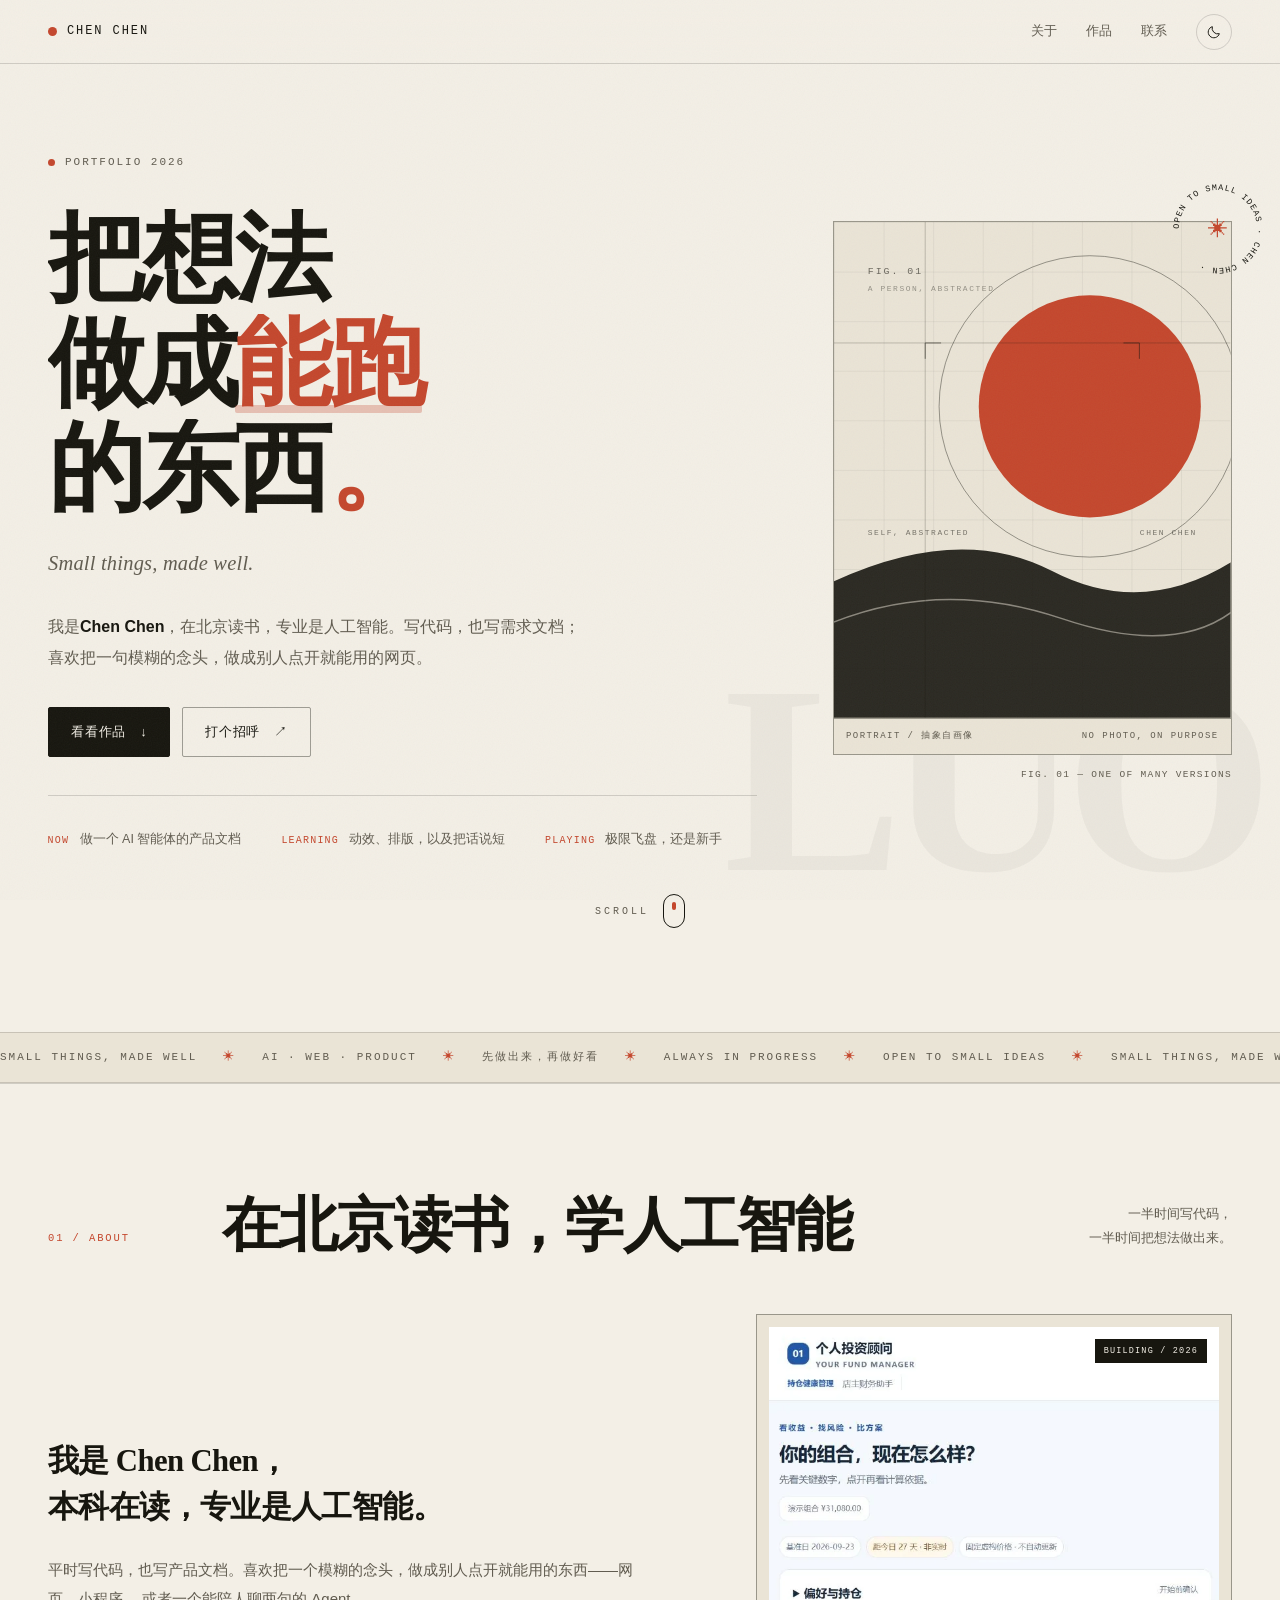
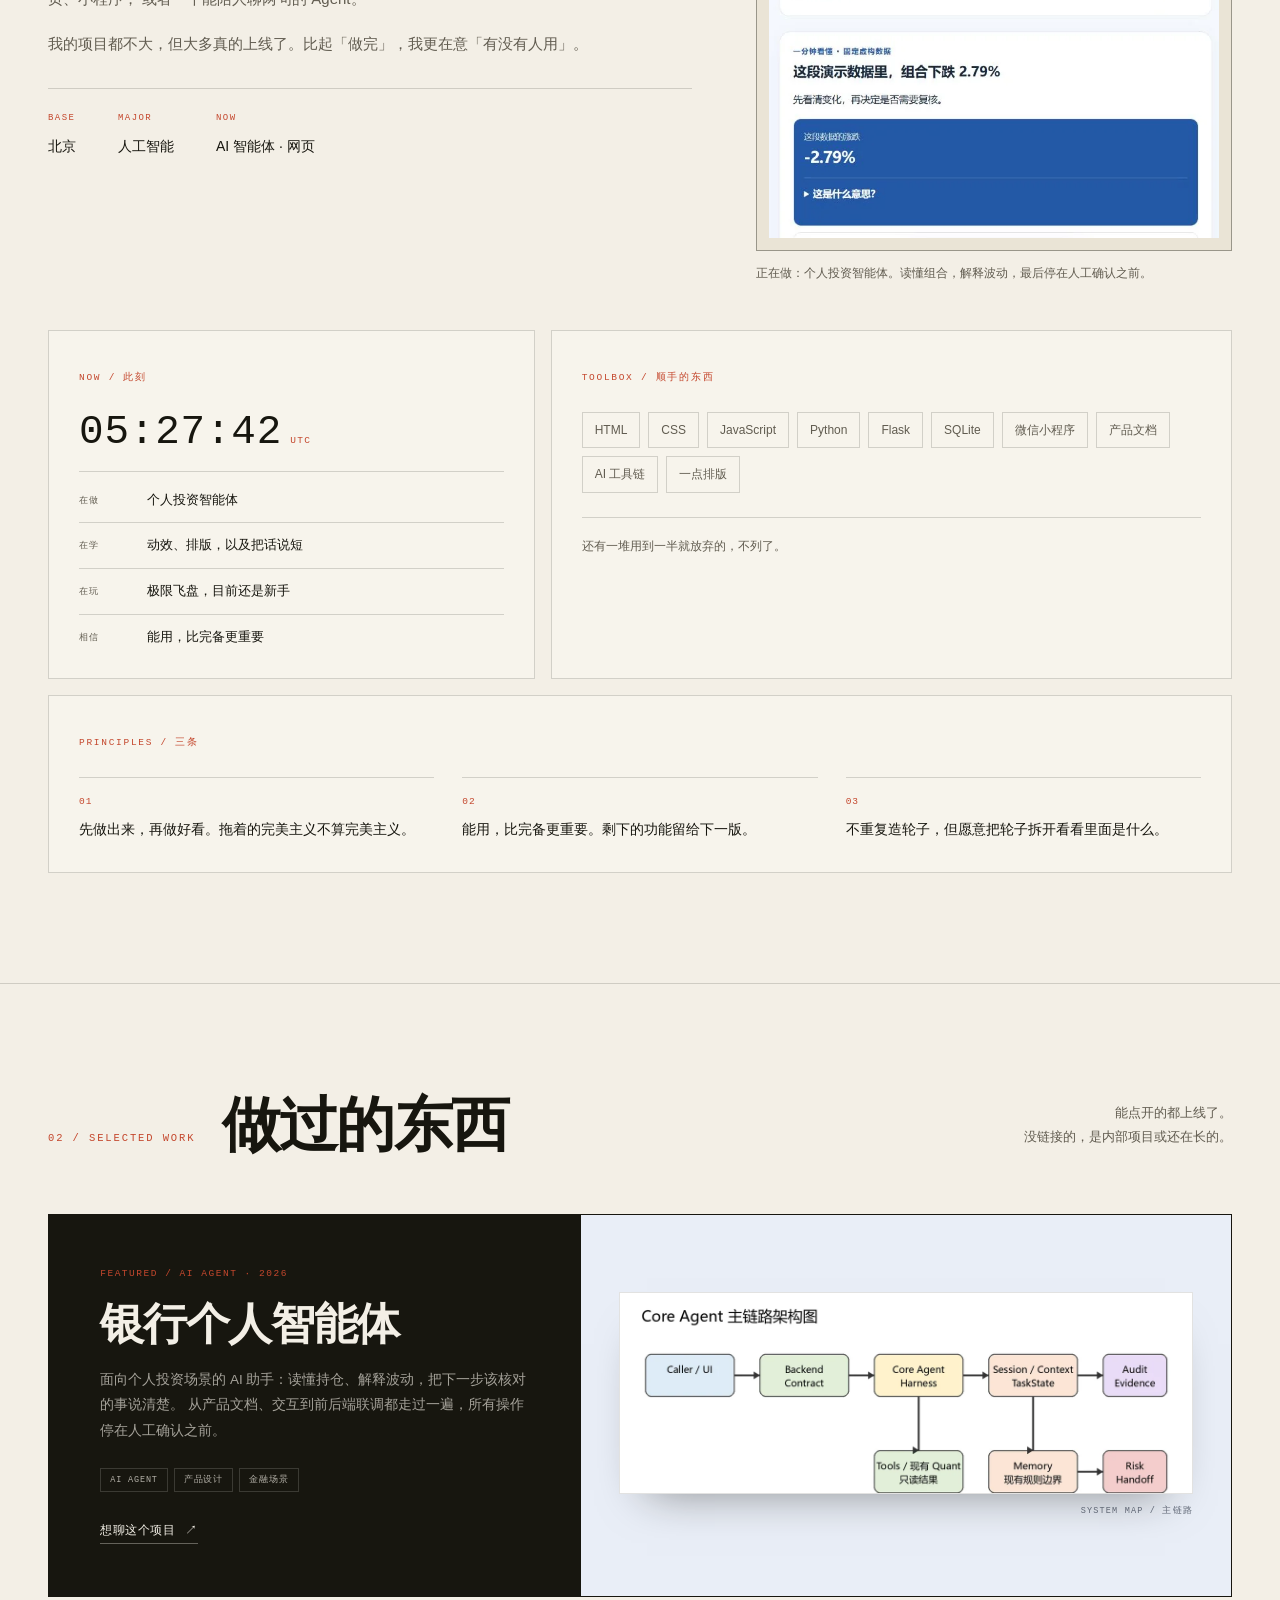
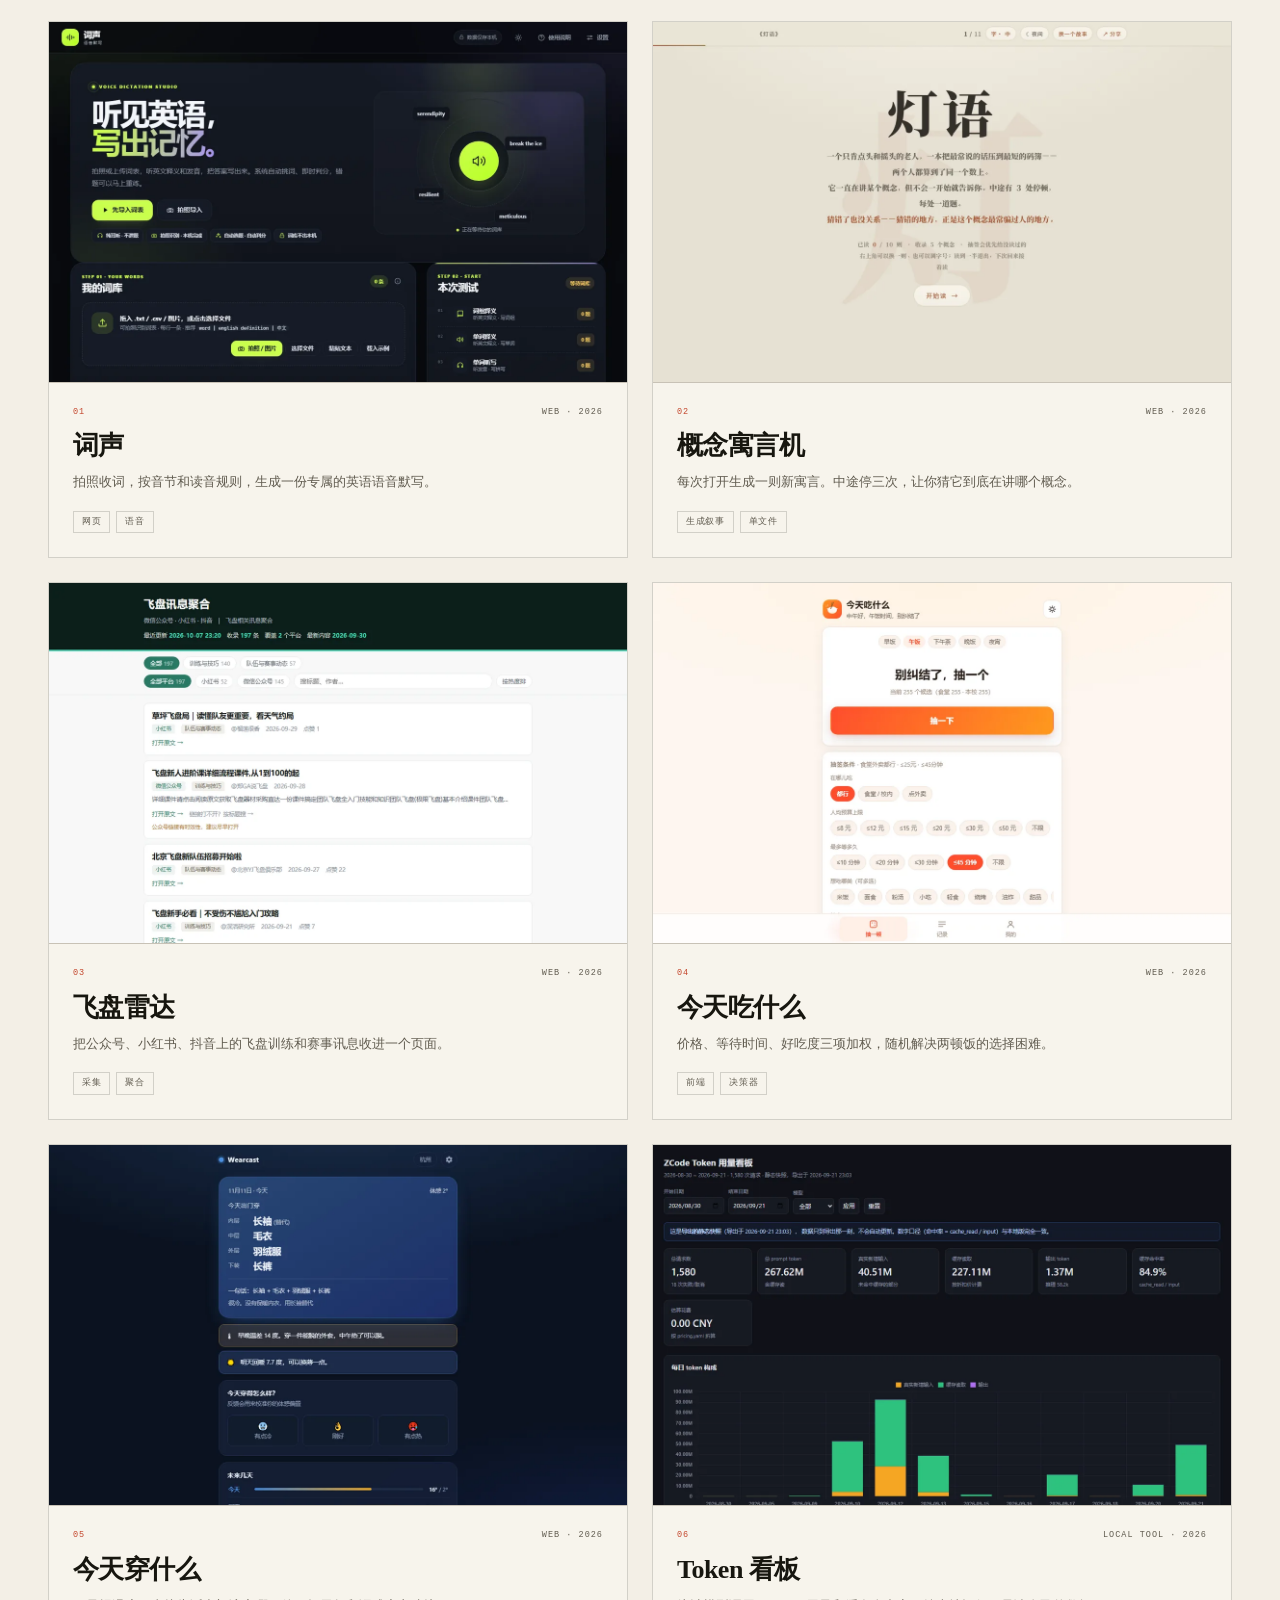
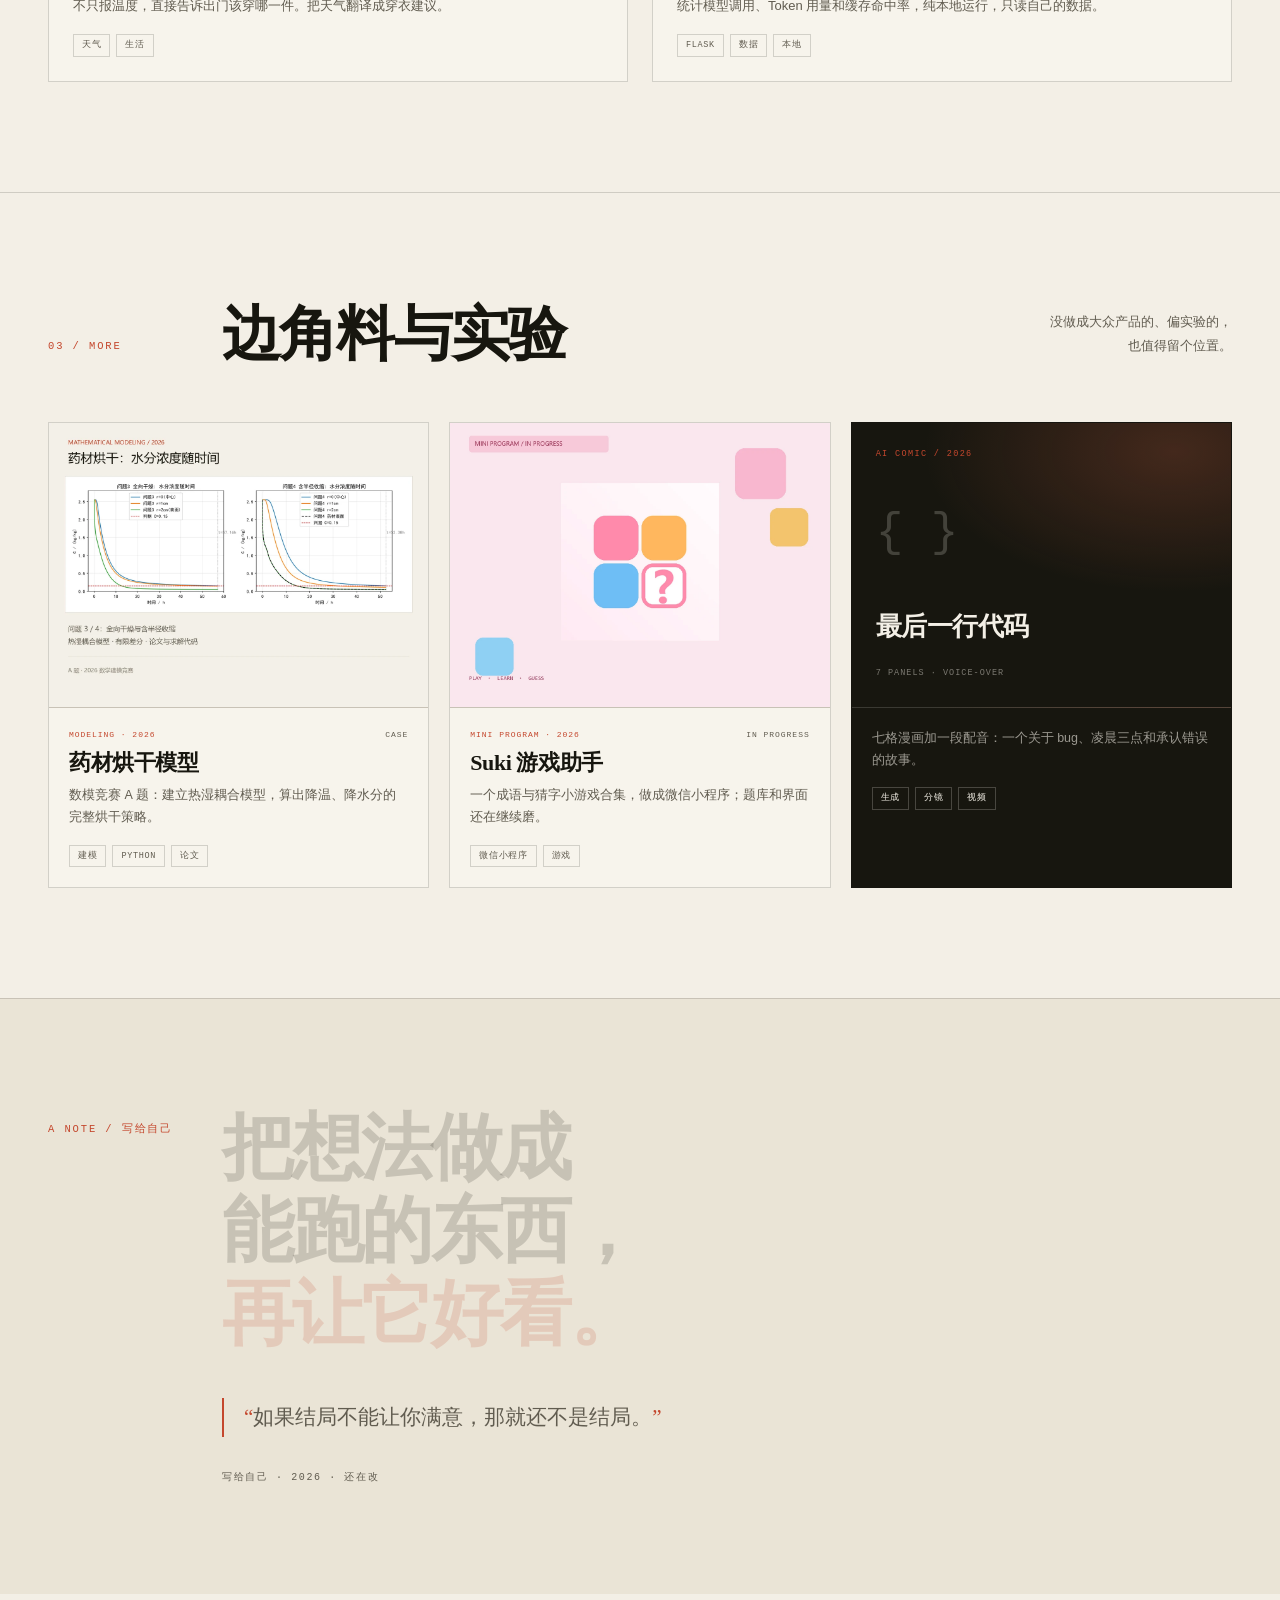
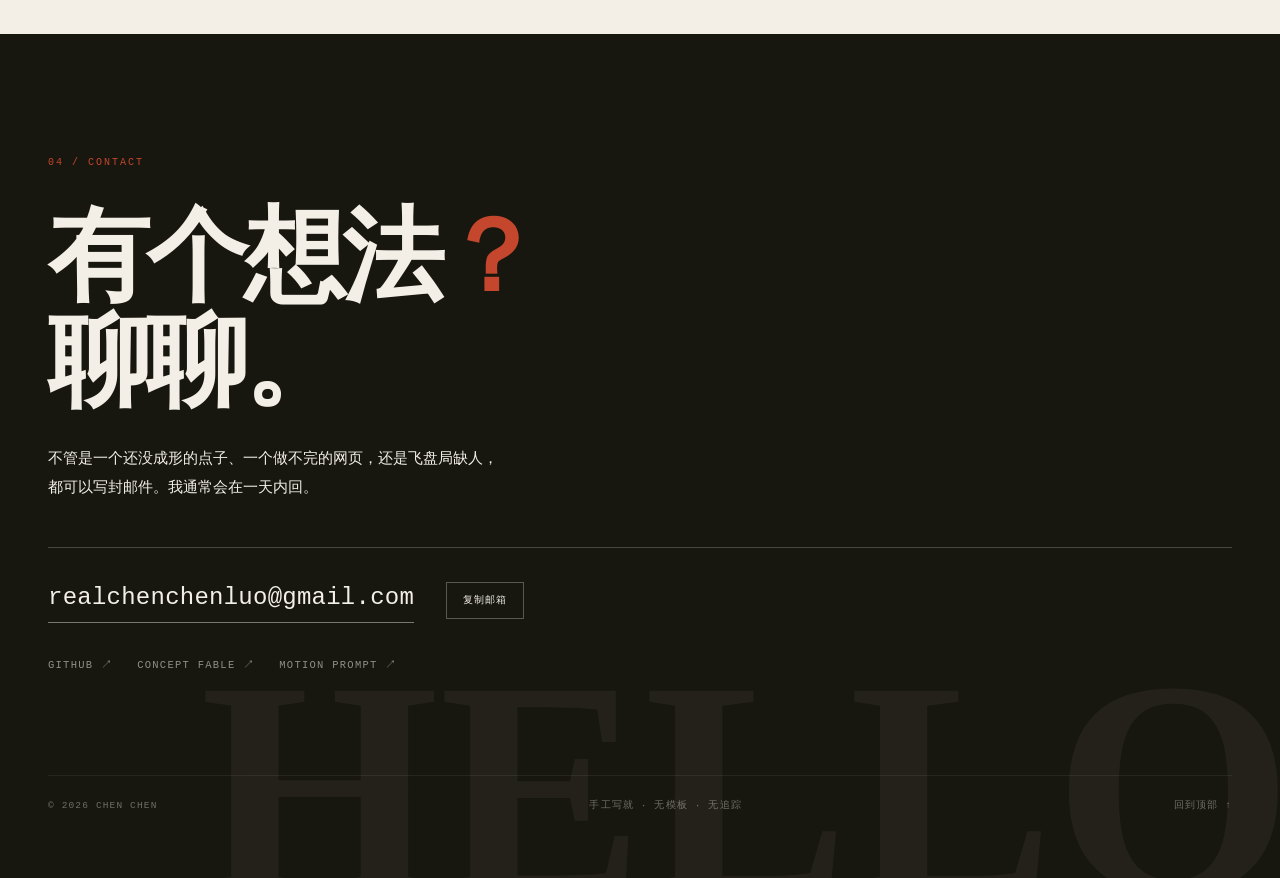
==== commit fc3fe916: "Expand homepage with intro, project gallery and ZCode experiments" ====
--- a/index.html
+++ b/index.html
@@ -4,10 +4,10 @@
 <meta charset="UTF-8">
 <meta name="viewport" content="width=device-width, initial-scale=1.0">
 <title>Chen Chen · 把想法做成能跑的东西</title>
-<meta name="description" content="Chen Chen 的个人主页：写代码，也写文档。这里放着六件已经上线的小东西。">
+<meta name="description" content="Chen Chen 的个人主页：在北京学人工智能，写代码，也做点小东西。">
 <meta name="author" content="Chen Chen">
 <meta property="og:title" content="Chen Chen · 把想法做成能跑的东西">
-<meta property="og:description" content="六件已经上线的小东西，以及一个还在折腾的人。">
+<meta property="og:description" content="在北京学人工智能，做 AI 智能体、网页和一些小实验。">
 <meta property="og:type" content="website">
 <link rel="icon" href="data:image/svg+xml,%3Csvg xmlns='http://www.w3.org/2000/svg' viewBox='0 0 64 64'%3E%3Crect width='64' height='64' fill='%2317160f'/%3E%3Ccircle cx='32' cy='32' r='15' fill='%23c4472d'/%3E%3C/svg%3E">
   <script>
@@ -80,7 +80,7 @@
   .mono { font-family: var(--mono); }
   .accent { color: var(--accent); }
   .section-title { text-wrap: balance; }
-  .hero-intro, .card-about p, .w-desc, .contact-sub { text-wrap: pretty; }
+  .hero-intro, .intro-copy p, .project-body p, .experiment-body p, .contact-sub { text-wrap: pretty; }
 
   .skip {
     position: fixed; top: 12px; left: 12px; z-index: 1000;
@@ -370,53 +370,6 @@
     text-align: right; padding-bottom: 8px;
   }
 
-  /* ---------- work ---------- */
-  .work-list { border-bottom: 1px solid var(--line-strong); }
-  .work-row {
-    position: relative;
-    display: grid;
-    grid-template-columns: 52px minmax(0, 1fr) minmax(0, 1.25fr) 186px 34px;
-    gap: 24px; align-items: center;
-    padding: 28px 20px; margin: 0 -20px;
-    border-top: 1px solid var(--line-strong);
-    transition: background .35s var(--ease), color .35s var(--ease), padding .35s var(--ease);
-  }
-  .work-row:hover { background: var(--ink); color: var(--paper); padding-left: 28px; }
-  .w-index {
-    font-family: var(--mono); font-size: 10px; letter-spacing: .1em; color: var(--accent);
-  }
-  .w-title {
-    display: flex; flex-wrap: wrap; align-items: baseline; gap: 10px;
-    font-family: var(--serif); font-size: clamp(24px, 2.4vw, 32px);
-    font-weight: 700; line-height: 1.2; letter-spacing: -.02em;
-  }
-  .w-title em {
-    font-family: var(--mono); font-style: normal; font-size: 9.5px;
-    font-weight: 400; letter-spacing: .16em; color: var(--soft);
-    text-transform: uppercase; transition: color .35s;
-  }
-  .work-row:hover .w-title em { color: var(--paper); opacity: .55; }
-  .w-desc { font-size: 13px; line-height: 1.8; color: var(--soft); transition: color .35s; }
-  .work-row:hover .w-desc { color: var(--paper); opacity: .82; }
-  .w-tags { display: flex; flex-wrap: wrap; gap: 6px; }
-  .w-tags span {
-    padding: 3px 8px; border: 1px solid var(--line);
-    font-family: var(--mono); font-size: 9px; letter-spacing: .1em;
-    color: var(--soft); text-transform: uppercase;
-    transition: border-color .35s, color .35s;
-  }
-  .work-row:hover .w-tags span { border-color: color-mix(in srgb, currentColor 35%, transparent); color: var(--paper); opacity: .8; }
-  .w-arrow {
-    width: 32px; height: 32px; display: grid; place-items: center;
-    border: 1px solid var(--line); border-radius: 50%;
-    font-size: 14px; color: var(--soft);
-    transition: transform .35s var(--ease), border-color .35s, color .35s;
-  }
-  .work-row:hover .w-arrow {
-    transform: translate(4px, -4px);
-    border-color: var(--paper); color: var(--paper);
-  }
-
   /* ---------- about ---------- */
   .bento {
     display: grid; grid-template-columns: repeat(12, 1fr);
@@ -435,7 +388,6 @@
     opacity: 0; transition: opacity .4s;
   }
   .card:hover::before { opacity: 1; }
-  .card-about { grid-column: span 7; }
   .card-now { grid-column: span 5; }
   .card-tools { grid-column: span 5; }
   .card-principles { grid-column: span 7; }
@@ -443,11 +395,6 @@
     display: inline-block; margin-bottom: 26px;
     font-family: var(--mono); font-size: 9.5px; letter-spacing: .18em;
     color: var(--accent); text-transform: uppercase;
-  }
-  .card-about p { position: relative; margin: 0 0 16px; font-size: 15px; line-height: 1.95; color: var(--soft); max-width: 48em; }
-  .card-about .lead {
-    font-family: var(--serif); font-size: clamp(22px, 2.2vw, 28px);
-    font-weight: 600; line-height: 1.55; color: var(--ink); letter-spacing: -.01em;
   }
   .stats {
     display: grid; grid-template-columns: repeat(3, 1fr);
@@ -669,11 +616,247 @@
   }
   @keyframes marquee { to { transform: translateX(-50%); } }
 
+  /* ---------- intro / about ---------- */
+  .intro-grid {
+    display: grid; grid-template-columns: minmax(0, 1.15fr) minmax(280px, .85fr);
+    gap: clamp(32px, 5vw, 72px); align-items: center;
+  }
+  .intro-copy p {
+    margin: 0 0 16px; max-width: 40em;
+    font-size: 15px; line-height: 1.95; color: var(--soft);
+  }
+  .intro-copy .intro-lead {
+    margin: 0 0 24px;
+    font-family: var(--serif); font-weight: 600;
+    font-size: clamp(23px, 2.4vw, 32px); line-height: 1.5;
+    letter-spacing: -.02em; color: var(--ink);
+    max-width: 18em;
+  }
+  .intro-facts {
+    display: flex; flex-wrap: wrap; gap: 18px 42px;
+    margin-top: 30px; padding-top: 22px;
+    border-top: 1px solid var(--line);
+  }
+  .intro-facts span {
+    display: block; margin-bottom: 5px;
+    font-family: var(--mono); font-size: 9px; letter-spacing: .16em;
+    color: var(--accent); text-transform: uppercase;
+  }
+  .intro-facts b { font-weight: 500; font-size: 14px; }
+  .intro-media { margin: 0; }
+  .intro-frame {
+    position: relative; padding: 12px;
+    border: 1px solid var(--line-strong);
+    background: var(--paper-2);
+    transition: transform .5s var(--ease);
+  }
+  .intro-frame:hover { transform: rotate(-.6deg) translateY(-3px); }
+  .intro-frame img { width: 100%; height: auto; display: block; }
+  .intro-media-tag {
+    position: absolute; top: 24px; right: 24px; left: auto;
+    padding: 5px 9px; background: var(--ink); color: var(--paper);
+    font-family: var(--mono); font-size: 8.5px; letter-spacing: .14em;
+    text-transform: uppercase;
+  }
+  .intro-media figcaption {
+    margin-top: 12px; font-size: 12px; line-height: 1.7; color: var(--soft);
+    max-width: 34em;
+  }
+  .about-bento {
+    grid-template-columns: 5fr 7fr;
+    margin-top: 46px;
+  }
+  .about-bento .card { grid-column: auto; }
+  .about-bento .card-principles { grid-column: 1 / -1; }
+  .about-bento .principles {
+    display: grid; grid-template-columns: repeat(3, 1fr); gap: 28px;
+  }
+  .about-bento .principles li {
+    display: block; border-bottom: 0; border-top: 1px solid var(--line);
+    padding: 16px 0 0;
+  }
+  .about-bento .principles i { display: block; margin-bottom: 8px; padding-top: 0; }
+
+  /* ---------- work gallery ---------- */
+  .feature-card {
+    display: grid; grid-template-columns: minmax(0, .9fr) minmax(0, 1.1fr);
+    background: var(--ink); color: var(--paper);
+    border: 1px solid var(--ink);
+    margin-bottom: 24px; overflow: hidden;
+  }
+  .feature-copy {
+    padding: clamp(30px, 4vw, 54px);
+    display: flex; flex-direction: column; justify-content: center; align-items: flex-start;
+  }
+  .feature-label {
+    font-family: var(--mono); font-size: 9.5px; letter-spacing: .16em;
+    color: var(--accent); text-transform: uppercase;
+  }
+  .feature-copy h3 {
+    margin: 18px 0;
+    font-family: var(--serif); font-size: clamp(32px, 3.4vw, 48px);
+    font-weight: 700; line-height: 1.12; letter-spacing: -.03em;
+  }
+  .feature-copy p {
+    margin: 0; max-width: 40em;
+    font-size: 13.5px; line-height: 1.9; color: var(--paper); opacity: .64;
+  }
+  .feature-tags { display: flex; flex-wrap: wrap; gap: 6px; margin-top: 24px; }
+  .feature-tags span {
+    padding: 4px 9px; border: 1px solid color-mix(in srgb, var(--paper) 24%, transparent);
+    font-family: var(--mono); font-size: 8.5px; letter-spacing: .1em;
+    text-transform: uppercase; color: var(--paper); opacity: .7;
+  }
+  .feature-link {
+    display: inline-flex; align-items: center; gap: 10px;
+    margin-top: 28px; padding-bottom: 3px;
+    border-bottom: 1px solid color-mix(in srgb, var(--paper) 35%, transparent);
+    font-size: 12px; letter-spacing: .04em;
+  }
+  .feature-link span { transition: transform .25s var(--ease); }
+  .feature-link:hover { color: var(--accent); border-color: var(--accent); }
+  .feature-link:hover span { transform: translate(2px, -2px); }
+  .feature-media {
+    display: flex; align-items: center; justify-content: center;
+    padding: clamp(20px, 3vw, 38px);
+    background: #e9eef7;
+  }
+  .feature-media-inner { width: 100%; position: relative; }
+  .feature-media img {
+    width: 100%; height: auto; display: block;
+    background: #fff; border: 1px solid rgba(23, 22, 15, .12);
+    box-shadow: 0 24px 44px -28px rgba(23, 22, 15, .5);
+    transition: transform .5s var(--ease);
+  }
+  .feature-card:hover .feature-media img { transform: translateY(-4px) scale(1.015); }
+  .feature-media-label {
+    display: block; margin-top: 10px; text-align: right;
+    font-family: var(--mono); font-size: 8.5px; letter-spacing: .14em;
+    color: #5f6674; text-transform: uppercase;
+  }
+
+  .project-grid {
+    display: grid; grid-template-columns: repeat(2, minmax(0, 1fr)); gap: 24px;
+  }
+  .project-card {
+    position: relative; display: flex; flex-direction: column;
+    border: 1px solid var(--line); background: var(--card);
+    transition: transform .35s var(--ease), box-shadow .35s var(--ease), border-color .35s;
+  }
+  .project-card:hover {
+    transform: translateY(-6px);
+    border-color: var(--line-strong);
+    box-shadow: 0 26px 48px -32px rgba(23, 22, 15, .5);
+  }
+  .project-media {
+    margin: 0; aspect-ratio: 16 / 10; overflow: hidden;
+    background: var(--paper-2); border-bottom: 1px solid var(--line);
+  }
+  .project-media img {
+    width: 100%; height: 100%; object-fit: cover; object-position: top center;
+    transition: transform .65s var(--ease);
+  }
+  .project-card:hover .project-media img { transform: scale(1.045); }
+  .project-body {
+    position: relative; padding: 22px 24px 24px;
+    display: flex; flex-direction: column; gap: 9px; flex: 1;
+  }
+  .project-top {
+    display: flex; justify-content: space-between; gap: 12px;
+    font-family: var(--mono); font-size: 8.5px; letter-spacing: .12em;
+    color: var(--soft); text-transform: uppercase;
+  }
+  .project-top span:first-child { color: var(--accent); }
+  .project-body h3 {
+    margin: 2px 0 0; font-family: var(--serif); font-size: 26px;
+    font-weight: 700; line-height: 1.2; letter-spacing: -.02em;
+  }
+  .project-body p { margin: 0; font-size: 13px; line-height: 1.8; color: var(--soft); max-width: 38em; }
+  .project-tags { display: flex; flex-wrap: wrap; gap: 6px; margin-top: 8px; }
+  .project-tags span {
+    padding: 3px 8px; border: 1px solid var(--line);
+    font-family: var(--mono); font-size: 8.5px; letter-spacing: .08em;
+    color: var(--soft); text-transform: uppercase;
+  }
+  .project-go {
+    position: absolute; top: 14px; right: 14px; z-index: 2;
+    width: 34px; height: 34px; display: grid; place-items: center;
+    border-radius: 50%; background: var(--paper); border: 1px solid var(--line-strong);
+    font-size: 13px; color: var(--ink);
+    opacity: 0; transform: translateY(-4px);
+    transition: opacity .3s, transform .3s var(--ease);
+  }
+  .project-card:hover .project-go { opacity: 1; transform: none; }
+  .project-card.no-link { cursor: default; }
+  .project-card.no-link .project-go { display: none; }
+  .project-card.no-link:hover { transform: none; box-shadow: none; }
+  .project-card.no-link:hover .project-media img { transform: none; }
+
+  /* ---------- experiments ---------- */
+  .experiments-grid {
+    display: grid; grid-template-columns: repeat(3, minmax(0, 1fr)); gap: 20px;
+  }
+  .experiment-card {
+    display: flex; flex-direction: column; overflow: hidden;
+    border: 1px solid var(--line); background: var(--card);
+    transition: transform .35s var(--ease), box-shadow .35s var(--ease);
+  }
+  .experiment-card:hover {
+    transform: translateY(-4px);
+    box-shadow: 0 22px 40px -30px rgba(23, 22, 15, .45);
+  }
+  .experiment-media {
+    margin: 0; aspect-ratio: 4 / 3; overflow: hidden;
+    background: var(--paper-2); border-bottom: 1px solid var(--line);
+  }
+  .experiment-media img {
+    width: 100%; height: 100%; object-fit: cover;
+    transition: transform .6s var(--ease);
+  }
+  .experiment-card:hover .experiment-media img { transform: scale(1.035); }
+  .experiment-body { padding: 20px; display: flex; flex-direction: column; gap: 8px; flex: 1; }
+  .experiment-top {
+    display: flex; justify-content: space-between; gap: 10px;
+    font-family: var(--mono); font-size: 8px; letter-spacing: .12em;
+    color: var(--soft); text-transform: uppercase;
+  }
+  .experiment-top span:first-child { color: var(--accent); }
+  .experiment-body h3 {
+    margin: 0; font-family: var(--serif); font-size: 22px;
+    font-weight: 700; line-height: 1.25; letter-spacing: -.02em;
+  }
+  .experiment-body p { margin: 0; font-size: 12.5px; line-height: 1.75; color: var(--soft); }
+  .exp-text { background: var(--ink); color: var(--paper); }
+  .exp-text .experiment-body p { color: var(--paper); opacity: .6; }
+  .exp-text .project-tags span { color: var(--paper); border-color: color-mix(in srgb, var(--paper) 22%, transparent); }
+  .exp-cover {
+    aspect-ratio: 4 / 3; padding: 24px;
+    display: flex; flex-direction: column; justify-content: space-between;
+    border-bottom: 1px solid color-mix(in srgb, var(--paper) 16%, transparent);
+    background:
+      radial-gradient(120% 90% at 85% 10%, rgba(226, 106, 74, .22), transparent 55%),
+      var(--ink);
+  }
+  .exp-cover-kicker {
+    font-family: var(--mono); font-size: 8.5px; letter-spacing: .16em;
+    color: var(--accent); text-transform: uppercase;
+  }
+  .exp-symbol {
+    font-family: var(--mono); font-size: 46px; line-height: 1;
+    color: var(--paper); opacity: .2;
+  }
+  .exp-cover h3 {
+    margin: 0 0 6px; font-family: var(--serif); font-size: 26px;
+    font-weight: 700; letter-spacing: -.02em;
+  }
+  .exp-cover-sub {
+    font-family: var(--mono); font-size: 8.5px; letter-spacing: .12em;
+    color: var(--paper); opacity: .45; text-transform: uppercase;
+  }
+
   /* ---------- responsive ---------- */
   @media (max-width: 1080px) {
     .section-head { grid-template-columns: 132px minmax(0, 1fr) 240px; }
-    .work-row { grid-template-columns: 42px minmax(0, 1fr) minmax(0, 1.1fr) 34px; }
-    .w-tags { display: none; }
   }
   @media (max-width: 860px) {
     .wrap, .head-inner { width: calc(100% - 48px); }
@@ -691,17 +874,6 @@
     .section-head { grid-template-columns: 1fr; gap: 12px; margin-bottom: 38px; }
     .section-index { padding-bottom: 0; }
     .section-note { text-align: left; padding-bottom: 0; }
-    .card-about, .card-now, .card-tools, .card-principles { grid-column: span 12; }
-    .work-row {
-      grid-template-columns: 32px minmax(0, 1fr) 28px;
-      grid-template-areas: "i t a" "i d d" "i g g";
-      gap: 10px 14px; padding: 24px 10px; margin: 0 -10px;
-    }
-    .w-index { grid-area: i; align-self: start; padding-top: 8px; }
-    .w-title { grid-area: t; font-size: 25px; }
-    .w-desc { grid-area: d; }
-    .w-tags { grid-area: g; display: flex; }
-    .w-arrow { grid-area: a; align-self: start; }
   }
   @media (max-width: 560px) {
     .wrap, .head-inner { width: calc(100% - 36px); }
@@ -720,6 +892,37 @@
     .contact-foot { margin-top: 70px; }
   }
 
+  @media (max-width: 900px) {
+    .intro-grid { grid-template-columns: 1fr; }
+    .intro-media { max-width: 440px; }
+    .feature-card { grid-template-columns: 1fr; }
+    .feature-media { padding: 22px; }
+    .about-bento { grid-template-columns: 1fr; }
+    .about-bento .card-principles { grid-column: auto; }
+    .about-bento .principles { grid-template-columns: 1fr; gap: 0; }
+    .about-bento .principles li {
+      padding: 14px 0;
+      border-top: 0; border-bottom: 1px solid var(--line);
+    }
+    .about-bento .principles li:last-child { border-bottom: 0; }
+  }
+  @media (max-width: 860px) {
+    .experiments-grid { grid-template-columns: 1fr; }
+  }
+  @media (max-width: 700px) {
+    .project-grid { grid-template-columns: 1fr; }
+  }
+  @media (max-width: 560px) {
+    .intro-lead { font-size: 22px; }
+    .intro-facts { gap: 14px 26px; }
+    .feature-copy { padding: 26px; }
+    .feature-copy h3 { font-size: 30px; }
+    .feature-media { padding: 14px; }
+    .project-body { padding: 18px; }
+    .project-body h3 { font-size: 23px; }
+    .experiment-body { padding: 18px; }
+  }
+
   @media (prefers-reduced-motion: reduce) {
     html { scroll-behavior: auto; }
     *, *::before, *::after {
@@ -747,8 +950,8 @@
       <span class="brand-en">CHEN CHEN</span>
     </a>
     <nav class="head-nav" aria-label="主导航">
+      <a href="#about">关于</a>
       <a href="#work">作品</a>
-      <a href="#about">关于</a>
       <a href="#contact">联系</a>
       <button class="theme-btn" id="themeBtn" type="button" aria-label="切换深浅配色">
         <svg class="icon-moon" viewBox="0 0 24 24" fill="none" stroke="currentColor" stroke-width="1.5" aria-hidden="true">
@@ -776,8 +979,8 @@
           </h1>
           <p class="hero-en">Small things, made well.</p>
           <p class="hero-intro">
-            我是<strong>Chen Chen</strong>，写代码，也写需求文档；喜欢把一句模糊的念头，
-            做成别人点开就能用的网页。这里放着我最近做完的小东西——都不大，但都能跑。
+            我是<strong>Chen Chen</strong>，在北京读书，专业是人工智能。写代码，也写需求文档；
+            喜欢把一句模糊的念头，做成别人点开就能用的网页。
           </p>
           <div class="hero-actions">
             <a class="btn btn-solid" href="#work" data-magnetic>看看作品 <span aria-hidden="true">↓</span></a>
@@ -864,62 +1067,240 @@
     </div>
   </div>
 
+  <section class="section" id="about" aria-labelledby="about-title">
+    <div class="wrap">
+      <div class="section-head reveal">
+        <span class="section-index">01 / About</span>
+        <h2 class="section-title" id="about-title">在北京读书，学人工智能</h2>
+        <p class="section-note">一半时间写代码，<br>一半时间把想法做出来。</p>
+      </div>
+
+      <div class="intro-grid">
+        <div class="intro-copy reveal">
+          <p class="intro-lead">我是 Chen Chen，<br>本科在读，专业是人工智能。</p>
+          <p>
+            平时写代码，也写产品文档。喜欢把一个模糊的念头，做成别人点开就能用的东西——网页、小程序，
+            或者一个能陪人聊两句的 Agent。
+          </p>
+          <p>
+            我的项目都不大，但大多真的上线了。比起「做完」，我更在意「有没有人用」。
+          </p>
+          <div class="intro-facts">
+            <div><span>Base</span><b>北京</b></div>
+            <div><span>Major</span><b>人工智能</b></div>
+            <div><span>Now</span><b>AI 智能体 · 网页</b></div>
+          </div>
+        </div>
+        <figure class="intro-media reveal">
+          <div class="intro-frame">
+            <img src="assets/bank-ui.webp" alt="个人投资智能体的界面截图" width="687" height="781" loading="lazy">
+            <span class="intro-media-tag">Building / 2026</span>
+          </div>
+          <figcaption>正在做：个人投资智能体。读懂组合，解释波动，最后停在人工确认之前。</figcaption>
+        </figure>
+      </div>
+
+      <div class="bento about-bento">
+        <article class="card card-now reveal">
+          <span class="card-label">Now / 此刻</span>
+          <div class="clock-row">
+            <span class="clock" id="clock">--:--:--</span>
+            <span class="clock-zone">UTC</span>
+          </div>
+          <div class="now-rows">
+            <div class="now-row"><span>在做</span><b>个人投资智能体</b></div>
+            <div class="now-row"><span>在学</span><b>动效、排版，以及把话说短</b></div>
+            <div class="now-row"><span>在玩</span><b>极限飞盘，目前还是新手</b></div>
+            <div class="now-row"><span>相信</span><b>能用，比完备更重要</b></div>
+          </div>
+        </article>
+
+        <article class="card card-tools reveal">
+          <span class="card-label">Toolbox / 顺手的东西</span>
+          <div class="chips">
+            <span>HTML</span>
+            <span>CSS</span>
+            <span>JavaScript</span>
+            <span>Python</span>
+            <span>Flask</span>
+            <span>SQLite</span>
+            <span>微信小程序</span>
+            <span>产品文档</span>
+            <span>AI 工具链</span>
+            <span>一点排版</span>
+          </div>
+          <p class="toolbox-note">还有一堆用到一半就放弃的，不列了。</p>
+        </article>
+
+        <article class="card card-principles reveal">
+          <span class="card-label">Principles / 三条</span>
+          <ol class="principles">
+            <li><i>01</i><span>先做出来，再做好看。拖着的完美主义不算完美主义。</span></li>
+            <li><i>02</i><span>能用，比完备更重要。剩下的功能留给下一版。</span></li>
+            <li><i>03</i><span>不重复造轮子，但愿意把轮子拆开看看里面是什么。</span></li>
+          </ol>
+        </article>
+      </div>
+    </div>
+  </section>
+
   <section class="section" id="work" aria-labelledby="work-title">
     <div class="wrap">
       <div class="section-head reveal">
-        <span class="section-index">01 / Selected Work</span>
-        <h2 class="section-title" id="work-title">六件小东西</h2>
-        <p class="section-note">都上线了，点开就能玩。<br>没有一件是为了交作业做的。</p>
+        <span class="section-index">02 / Selected Work</span>
+        <h2 class="section-title" id="work-title">做过的东西</h2>
+        <p class="section-note">能点开的都上线了。<br>没链接的，是内部项目或还在长的。</p>
       </div>
 
-      <div class="work-list">
-        <a class="work-row reveal" href="https://realchenchenluo.github.io/cisheng/" target="_blank" rel="noopener">
-          <span class="w-index">01</span>
-          <span class="w-title">词声 <em>Cisheng</em></span>
-          <span class="w-desc">拍下课本，收进生词；按音节和读音规则，自动生成一份专属的英语语音默写。</span>
-          <span class="w-tags"><span>网页</span><span>语音</span><span>2026</span></span>
-          <span class="w-arrow" aria-hidden="true">↗</span>
+      <article class="feature-card reveal">
+        <div class="feature-copy">
+          <span class="feature-label">Featured / AI Agent · 2026</span>
+          <h3>银行个人智能体</h3>
+          <p>
+            面向个人投资场景的 AI 助手：读懂持仓、解释波动，把下一步该核对的事说清楚。
+            从产品文档、交互到前后端联调都走过一遍，所有操作停在人工确认之前。
+          </p>
+          <div class="feature-tags">
+            <span>AI Agent</span><span>产品设计</span><span>金融场景</span>
+          </div>
+          <a class="feature-link" href="mailto:realchenchenluo@gmail.com?subject=想了解银行 Agent 项目">想聊这个项目 <span aria-hidden="true">↗</span></a>
+        </div>
+        <div class="feature-media">
+          <div class="feature-media-inner">
+            <img src="assets/bank-architecture.webp" alt="银行个人智能体的主链路架构图" width="1200" height="420">
+            <span class="feature-media-label">System map / 主链路</span>
+          </div>
+        </div>
+      </article>
+
+      <div class="project-grid">
+        <a class="project-card reveal" href="https://realchenchenluo.github.io/cisheng/" target="_blank" rel="noopener">
+          <figure class="project-media">
+            <img src="assets/cisheng.webp" alt="词声的语音默写首页" width="1200" height="750" loading="lazy">
+          </figure>
+          <div class="project-body">
+            <div class="project-top"><span>01</span><span>Web · 2026</span></div>
+            <h3>词声</h3>
+            <p>拍照收词，按音节和读音规则，生成一份专属的英语语音默写。</p>
+            <div class="project-tags"><span>网页</span><span>语音</span></div>
+            <span class="project-go" aria-hidden="true">↗</span>
+          </div>
         </a>
 
-        <a class="work-row reveal" href="https://realchenchenluo.github.io/concept-fable/" target="_blank" rel="noopener">
-          <span class="w-index">02</span>
-          <span class="w-title">概念寓言机 <em>Concept Fable</em></span>
-          <span class="w-desc">每次打开都长出一则新寓言。故事中途停三次，让你猜它到底在讲哪个概念，最后自己命名。</span>
-          <span class="w-tags"><span>生成叙事</span><span>单文件</span><span>2026</span></span>
-          <span class="w-arrow" aria-hidden="true">↗</span>
+        <a class="project-card reveal" href="https://realchenchenluo.github.io/concept-fable/" target="_blank" rel="noopener">
+          <figure class="project-media">
+            <img src="assets/concept-fable.webp" alt="概念寓言机的故事首页" width="1200" height="750" loading="lazy">
+          </figure>
+          <div class="project-body">
+            <div class="project-top"><span>02</span><span>Web · 2026</span></div>
+            <h3>概念寓言机</h3>
+            <p>每次打开生成一则新寓言。中途停三次，让你猜它到底在讲哪个概念。</p>
+            <div class="project-tags"><span>生成叙事</span><span>单文件</span></div>
+            <span class="project-go" aria-hidden="true">↗</span>
+          </div>
         </a>
 
-        <a class="work-row reveal" href="https://realchenchenluo.github.io/frisbee-radar/" target="_blank" rel="noopener">
-          <span class="w-index">03</span>
-          <span class="w-title">飞盘雷达 <em>Frisbee Radar</em></span>
-          <span class="w-desc">把公众号、小红书、抖音上的飞盘训练和赛事讯息收进一个页面，按时间顺着读。</span>
-          <span class="w-tags"><span>采集</span><span>聚合</span><span>2026</span></span>
-          <span class="w-arrow" aria-hidden="true">↗</span>
+        <a class="project-card reveal" href="https://realchenchenluo.github.io/frisbee-radar/" target="_blank" rel="noopener">
+          <figure class="project-media">
+            <img src="assets/frisbee.webp" alt="飞盘讯息聚合页面" width="1200" height="750" loading="lazy">
+          </figure>
+          <div class="project-body">
+            <div class="project-top"><span>03</span><span>Web · 2026</span></div>
+            <h3>飞盘雷达</h3>
+            <p>把公众号、小红书、抖音上的飞盘训练和赛事讯息收进一个页面。</p>
+            <div class="project-tags"><span>采集</span><span>聚合</span></div>
+            <span class="project-go" aria-hidden="true">↗</span>
+          </div>
         </a>
 
-        <a class="work-row reveal" href="https://realchenchenluo.github.io/chishenme/" target="_blank" rel="noopener">
-          <span class="w-index">04</span>
-          <span class="w-title">今天吃什么 <em>Chishenme</em></span>
-          <span class="w-desc">价格、等待时间、好吃度三项加权，随机解决大学生的两顿饭。食堂和外卖都能抽。</span>
-          <span class="w-tags"><span>前端</span><span>决策器</span><span>2026</span></span>
-          <span class="w-arrow" aria-hidden="true">↗</span>
+        <a class="project-card reveal" href="https://realchenchenluo.github.io/chishenme/" target="_blank" rel="noopener">
+          <figure class="project-media">
+            <img src="assets/chishenme.webp" alt="今天吃什么抽签界面" width="1200" height="750" loading="lazy">
+          </figure>
+          <div class="project-body">
+            <div class="project-top"><span>04</span><span>Web · 2026</span></div>
+            <h3>今天吃什么</h3>
+            <p>价格、等待时间、好吃度三项加权，随机解决两顿饭的选择困难。</p>
+            <div class="project-tags"><span>前端</span><span>决策器</span></div>
+            <span class="project-go" aria-hidden="true">↗</span>
+          </div>
         </a>
 
-        <a class="work-row reveal" href="https://realchenchenluo.github.io/weather/" target="_blank" rel="noopener">
-          <span class="w-index">05</span>
-          <span class="w-title">今天穿什么 <em>Wearcast</em></span>
-          <span class="w-desc">不只报温度，直接告诉你出门该穿哪一件。把天气翻译成穿衣建议。</span>
-          <span class="w-tags"><span>天气</span><span>生活</span><span>2026</span></span>
-          <span class="w-arrow" aria-hidden="true">↗</span>
+        <a class="project-card reveal" href="https://realchenchenluo.github.io/weather/" target="_blank" rel="noopener">
+          <figure class="project-media">
+            <img src="assets/wearcast.webp" alt="Wearcast 今天穿什么页面" width="1200" height="750" loading="lazy">
+          </figure>
+          <div class="project-body">
+            <div class="project-top"><span>05</span><span>Web · 2026</span></div>
+            <h3>今天穿什么</h3>
+            <p>不只报温度，直接告诉出门该穿哪一件。把天气翻译成穿衣建议。</p>
+            <div class="project-tags"><span>天气</span><span>生活</span></div>
+            <span class="project-go" aria-hidden="true">↗</span>
+          </div>
         </a>
 
-        <a class="work-row reveal" href="https://realchenchenluo.github.io/heart-code/" target="_blank" rel="noopener">
-          <span class="w-index">06</span>
-          <span class="w-title">爱心代码 <em>Heart Code</em></span>
-          <span class="w-desc">两种告白方式：近百个 Windows 弹窗拼出的爱心，和三千颗粒子构成的真心。</span>
-          <span class="w-tags"><span>Canvas</span><span>动效</span><span>2026</span></span>
-          <span class="w-arrow" aria-hidden="true">↗</span>
-        </a>
+        <article class="project-card no-link reveal">
+          <figure class="project-media">
+            <img src="assets/token.webp" alt="Token 用量看板的数据面板" width="1200" height="750" loading="lazy">
+          </figure>
+          <div class="project-body">
+            <div class="project-top"><span>06</span><span>Local tool · 2026</span></div>
+            <h3>Token 看板</h3>
+            <p>统计模型调用、Token 用量和缓存命中率，纯本地运行，只读自己的数据。</p>
+            <div class="project-tags"><span>Flask</span><span>数据</span><span>本地</span></div>
+          </div>
+        </article>
+      </div>
+    </div>
+  </section>
+
+  <section class="section" id="experiments" aria-labelledby="experiments-title">
+    <div class="wrap">
+      <div class="section-head reveal">
+        <span class="section-index">03 / More</span>
+        <h2 class="section-title" id="experiments-title">边角料与实验</h2>
+        <p class="section-note">没做成大众产品的、偏实验的，<br>也值得留个位置。</p>
+      </div>
+
+      <div class="experiments-grid">
+        <article class="experiment-card reveal">
+          <figure class="experiment-media">
+            <img src="assets/math-modeling.webp" alt="药材烘干模型的温度与水分浓度曲线" width="1200" height="900" loading="lazy">
+          </figure>
+          <div class="experiment-body">
+            <div class="experiment-top"><span>Modeling · 2026</span><span>Case</span></div>
+            <h3>药材烘干模型</h3>
+            <p>数模竞赛 A 题：建立热湿耦合模型，算出降温、降水分的完整烘干策略。</p>
+            <div class="project-tags"><span>建模</span><span>Python</span><span>论文</span></div>
+          </div>
+        </article>
+
+        <article class="experiment-card reveal">
+          <figure class="experiment-media">
+            <img src="assets/suki.webp" alt="Suki 游戏助手的应用图标" width="1200" height="900" loading="lazy">
+          </figure>
+          <div class="experiment-body">
+            <div class="experiment-top"><span>Mini Program · 2026</span><span>In progress</span></div>
+            <h3>Suki 游戏助手</h3>
+            <p>一个成语与猜字小游戏合集，做成微信小程序；题库和界面还在继续磨。</p>
+            <div class="project-tags"><span>微信小程序</span><span>游戏</span></div>
+          </div>
+        </article>
+
+        <article class="experiment-card exp-text reveal">
+          <div class="exp-cover">
+            <span class="exp-cover-kicker">AI Comic / 2026</span>
+            <span class="exp-symbol" aria-hidden="true">{ }</span>
+            <div>
+              <h3>最后一行代码</h3>
+              <span class="exp-cover-sub">7 panels · voice-over</span>
+            </div>
+          </div>
+          <div class="experiment-body">
+            <p>七格漫画加一段配音：一个关于 bug、凌晨三点和承认错误的故事。</p>
+            <div class="project-tags"><span>生成</span><span>分镜</span><span>视频</span></div>
+          </div>
+        </article>
       </div>
     </div>
   </section>
@@ -939,78 +1320,9 @@
     </div>
   </section>
 
-  <section class="section" id="about" aria-labelledby="about-title">
-    <div class="wrap">
-      <div class="section-head reveal">
-        <span class="section-index">02 / About</span>
-        <h2 class="section-title" id="about-title">关于我，以及此刻</h2>
-        <p class="section-note">一个还在折腾的人。<br>喜欢把东西做完，而不只是开始。</p>
-      </div>
-
-      <div class="bento">
-        <article class="card card-about reveal">
-          <span class="card-label">About / 01</span>
-          <p class="lead">我不太相信「等准备好了再做」。</p>
-          <p>
-            大部分东西都是边做边会的：先有一个粗糙的版本，再一点点把它磨到自己愿意拿给别人看。
-            写网页是这样，写文档、做比赛、玩飞盘也是这样。
-          </p>
-          <p>
-            白天写代码和需求文档，晚上做点奇怪的小工具——它们大多没什么用，但都挺好玩。
-          </p>
-          <div class="stats">
-            <div class="stat"><b>06</b><span>上线的小项目</span></div>
-            <div class="stat"><b>12+</b><span>公开的仓库</span></div>
-            <div class="stat"><b>∞</b><span>还没做完的想法</span></div>
-          </div>
-        </article>
-
-        <article class="card card-now reveal">
-          <span class="card-label">Now / 此刻</span>
-          <div class="clock-row">
-            <span class="clock" id="clock">--:--:--</span>
-            <span class="clock-zone">UTC</span>
-          </div>
-          <div class="now-rows">
-            <div class="now-row"><span>在做</span><b>一个 AI 智能体的产品文档</b></div>
-            <div class="now-row"><span>在学</span><b>动效、排版，以及把话说短</b></div>
-            <div class="now-row"><span>在玩</span><b>极限飞盘，目前还是新手</b></div>
-            <div class="now-row"><span>相信</span><b>能用，比完备更重要</b></div>
-          </div>
-        </article>
-
-        <article class="card card-tools reveal">
-          <span class="card-label">Toolbox / 顺手的东西</span>
-          <div class="chips">
-            <span>HTML</span>
-            <span>CSS</span>
-            <span>JavaScript</span>
-            <span>Python</span>
-            <span>Flask</span>
-            <span>SQLite</span>
-            <span>微信小程序</span>
-            <span>需求文档</span>
-            <span>AI 工具链</span>
-            <span>一点排版</span>
-          </div>
-          <p class="toolbox-note">还有一堆用到一半就放弃的，不列了。</p>
-        </article>
-
-        <article class="card card-principles reveal">
-          <span class="card-label">Principles / 三条</span>
-          <ol class="principles">
-            <li><i>01</i><span>先做出来，再做好看。拖着的完美主义不算完美主义。</span></li>
-            <li><i>02</i><span>能用，比完备更重要。剩下的功能留给下一版。</span></li>
-            <li><i>03</i><span>不重复造轮子，但愿意把轮子拆开看看里面是什么。</span></li>
-          </ol>
-        </article>
-      </div>
-    </div>
-  </section>
-
   <section class="contact" id="contact" aria-labelledby="contact-title">
     <div class="wrap">
-      <span class="contact-kicker reveal">03 / Contact</span>
+      <span class="contact-kicker reveal">04 / Contact</span>
       <h2 id="contact-title" class="reveal">有个想法<span class="accent">？</span><br>聊聊。</h2>
       <p class="contact-sub reveal">
         不管是一个还没成形的点子、一个做不完的网页，还是飞盘局缺人，
@@ -1023,7 +1335,6 @@
       <div class="contact-links reveal">
         <a href="https://github.com/realchenchenluo" target="_blank" rel="noopener">GitHub ↗</a>
         <a href="https://realchenchenluo.github.io/concept-fable/" target="_blank" rel="noopener">Concept Fable ↗</a>
-        <a href="https://realchenchenluo.github.io/heart-code/" target="_blank" rel="noopener">Heart Code ↗</a>
         <a href="https://showheyohtaki.github.io/motion-prompt/" target="_blank" rel="noopener">Motion Prompt ↗</a>
       </div>
       <div class="contact-foot">
@@ -1231,11 +1542,11 @@
     }, { passive: true });
 
     document.addEventListener("pointerover", function (e) {
-      if (e.target.closest && e.target.closest("a, button, .work-row")) cursor.classList.add("grow");
+      if (e.target.closest && e.target.closest("a, button, .project-card")) cursor.classList.add("grow");
     });
     document.addEventListener("pointerout", function (e) {
       var to = e.relatedTarget;
-      if (!to || !(to.closest && to.closest("a, button, .work-row"))) cursor.classList.remove("grow");
+      if (!to || !(to.closest && to.closest("a, button, .project-card"))) cursor.classList.remove("grow");
     });
     document.documentElement.addEventListener("mouseleave", function () {
       cursor.classList.remove("on");
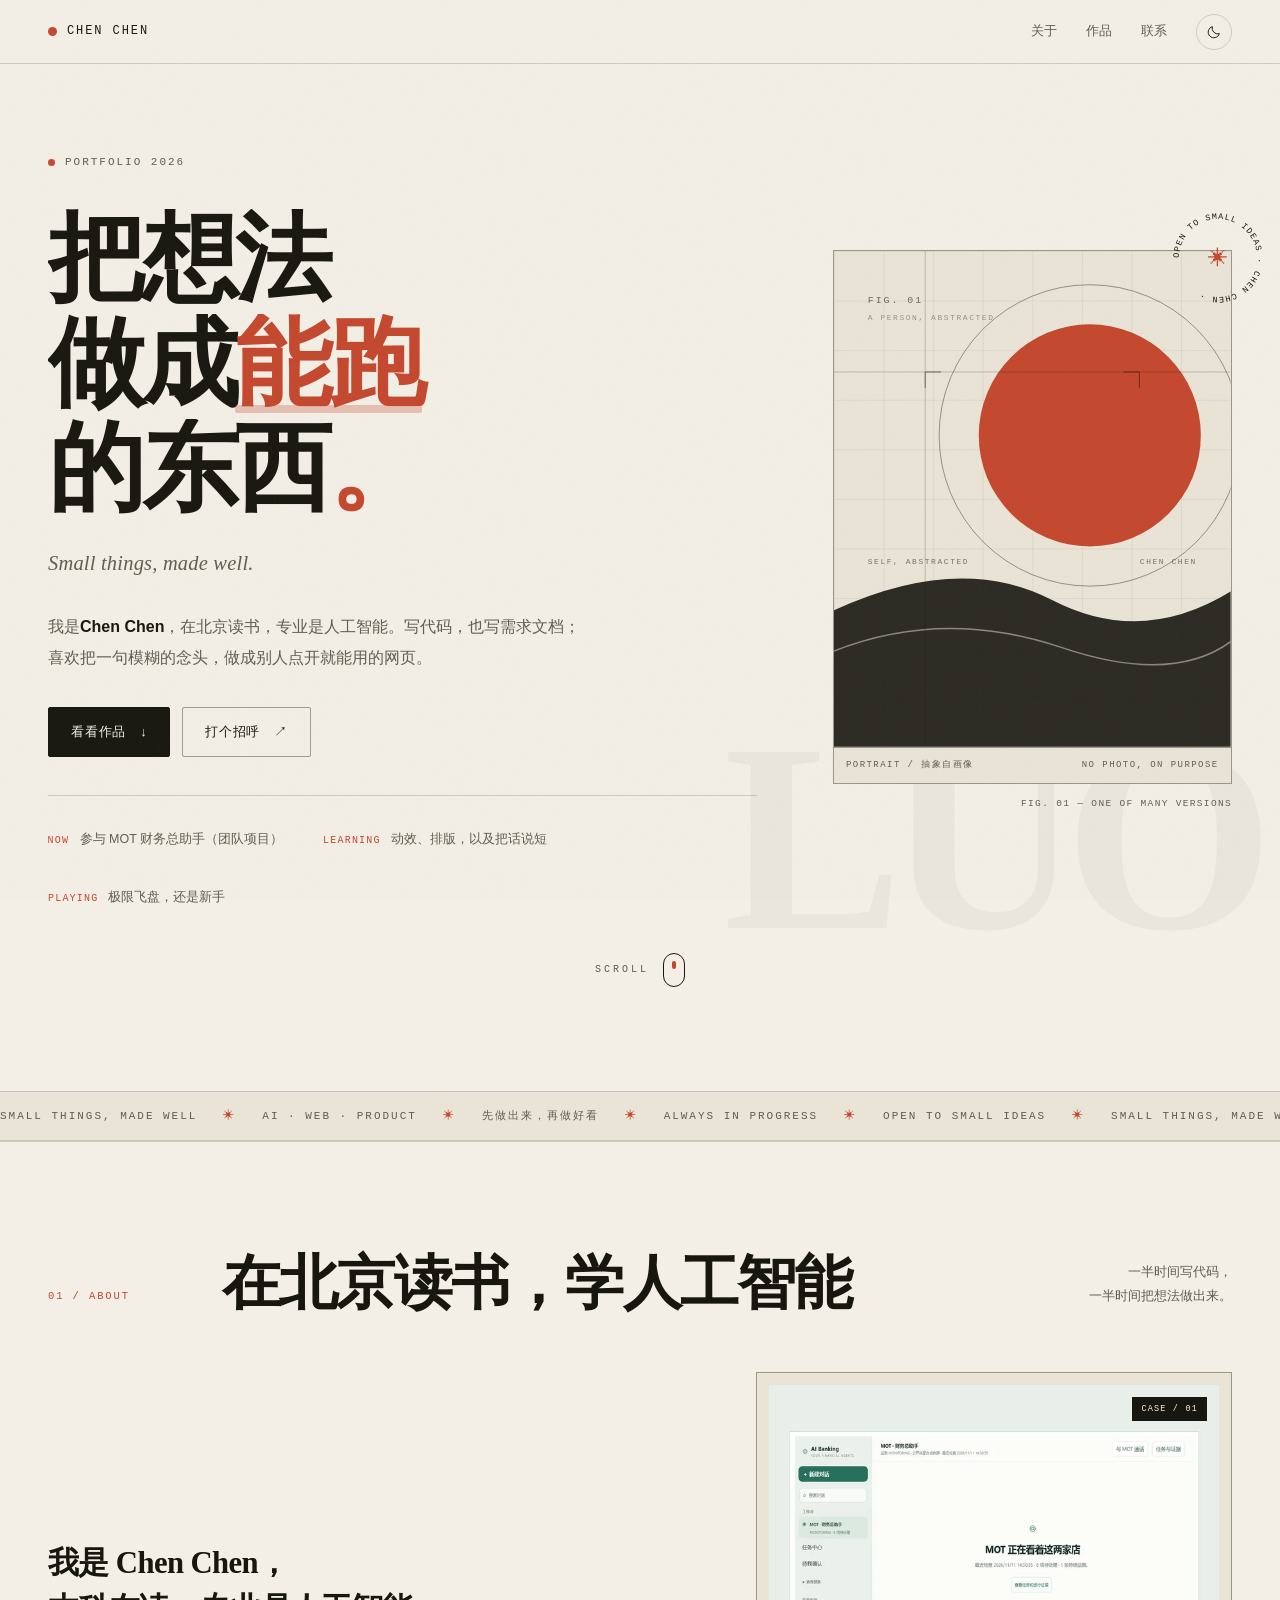
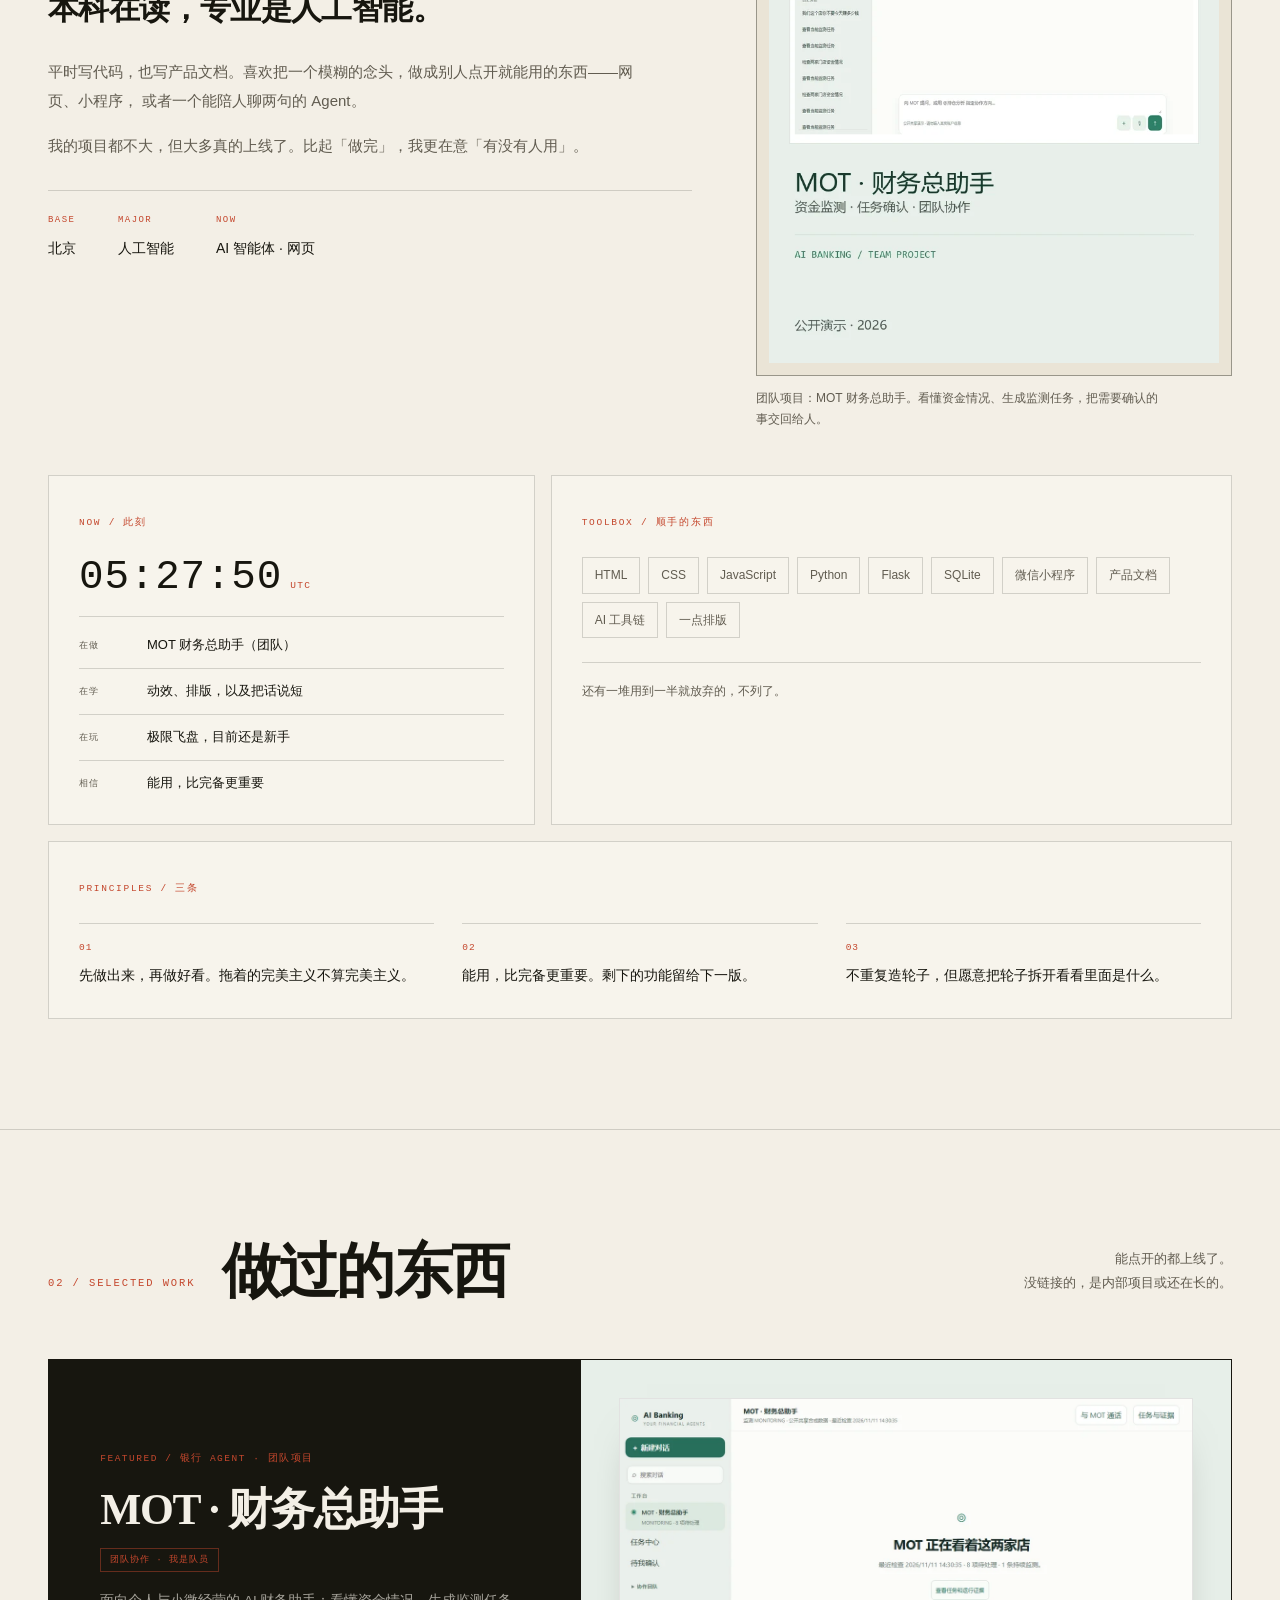
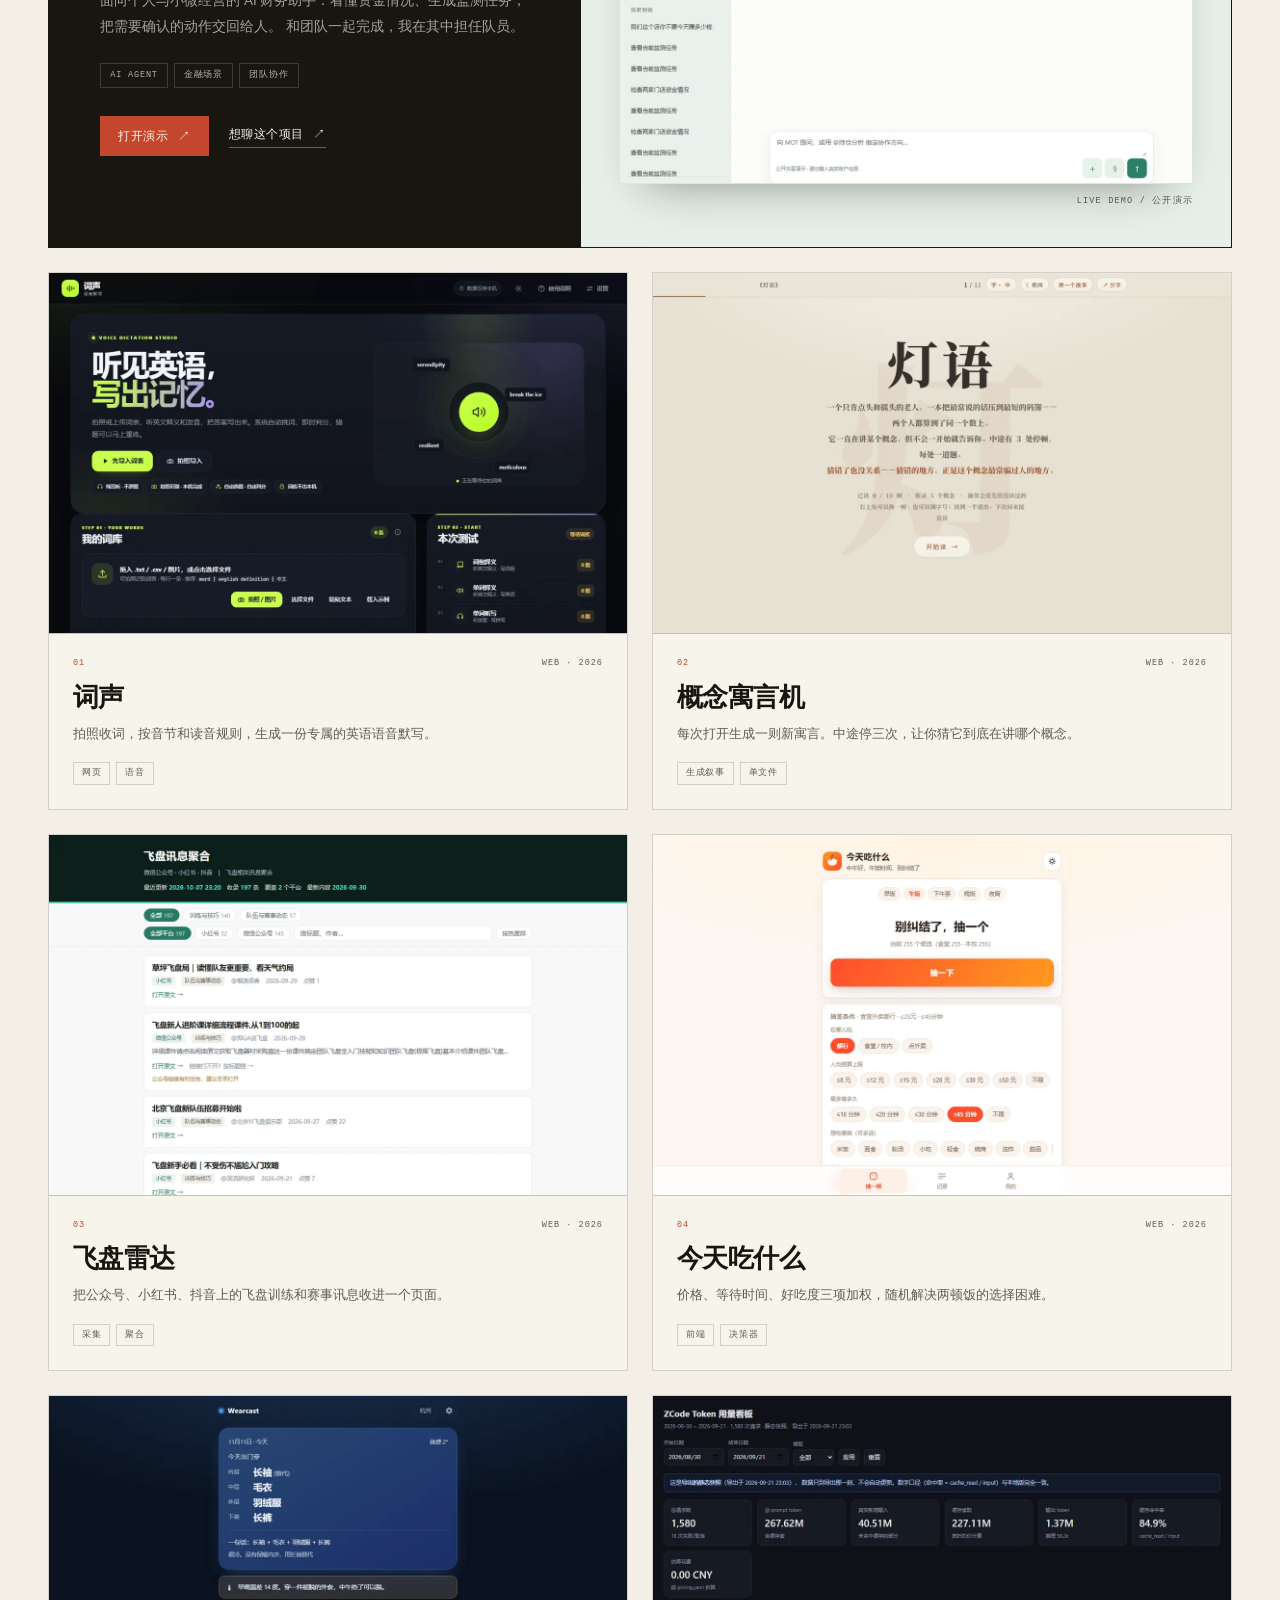
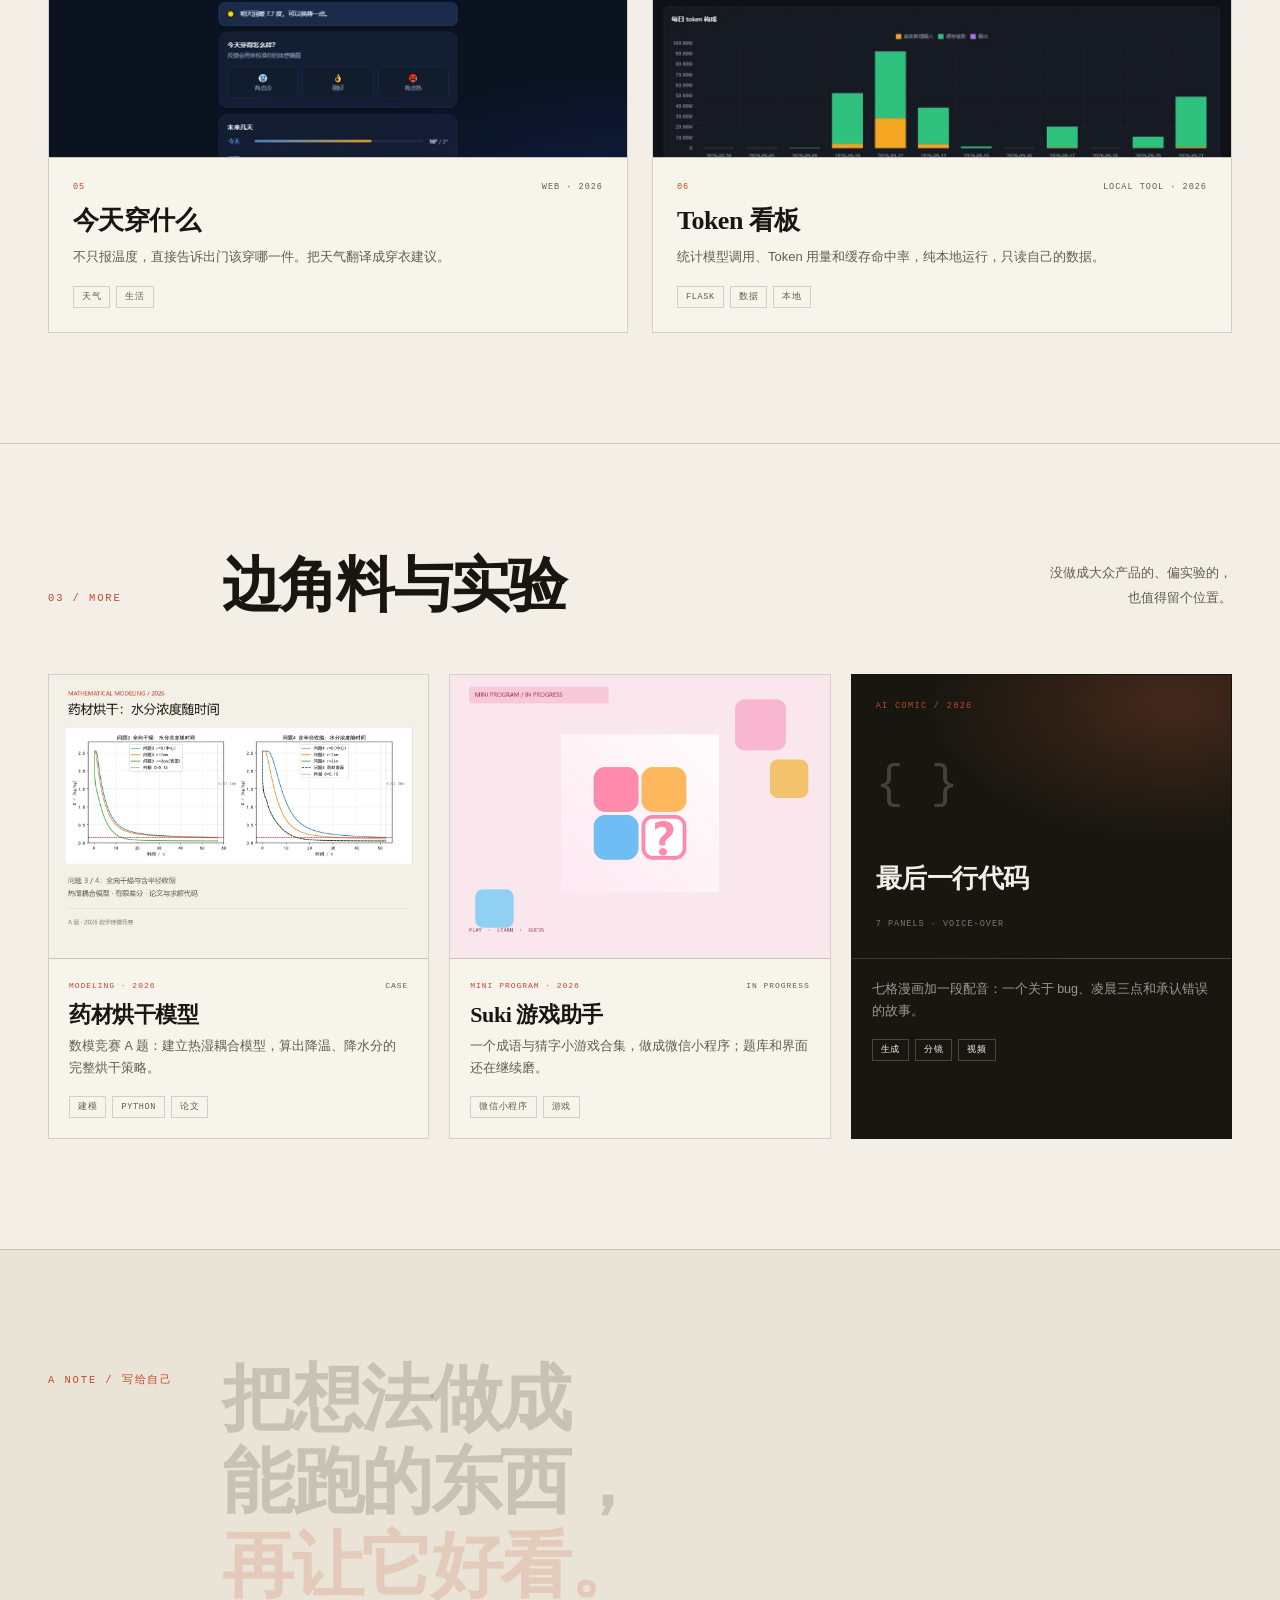
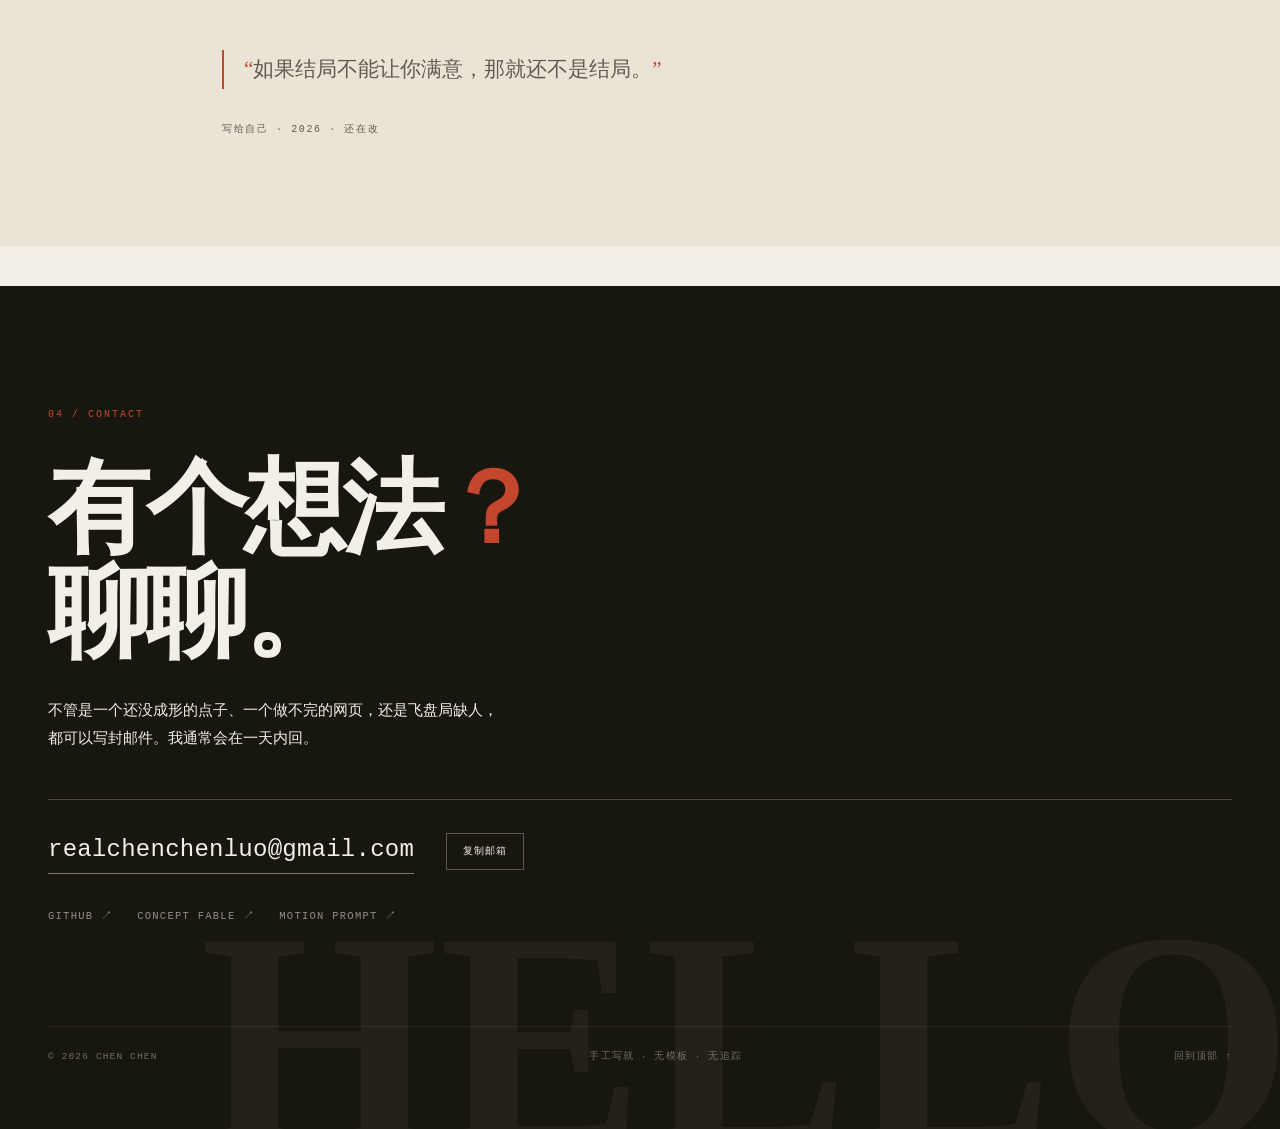
==== commit c426faf7: "Feature MOT team project with public demo and team role" ====
--- a/index.html
+++ b/index.html
@@ -692,6 +692,14 @@
     font-family: var(--mono); font-size: 9.5px; letter-spacing: .16em;
     color: var(--accent); text-transform: uppercase;
   }
+  .feature-role {
+    display: inline-flex; align-items: center; gap: 8px;
+    margin: -4px 0 16px; padding: 4px 9px;
+    border: 1px solid color-mix(in srgb, var(--accent) 45%, transparent);
+    color: var(--accent);
+    font-family: var(--mono); font-size: 8.5px; letter-spacing: .12em;
+    text-transform: uppercase;
+  }
   .feature-copy h3 {
     margin: 18px 0;
     font-family: var(--serif); font-size: clamp(32px, 3.4vw, 48px);
@@ -707,19 +715,32 @@
     font-family: var(--mono); font-size: 8.5px; letter-spacing: .1em;
     text-transform: uppercase; color: var(--paper); opacity: .7;
   }
+  .feature-actions {
+    display: flex; flex-wrap: wrap; align-items: center; gap: 20px;
+    margin-top: 28px;
+  }
   .feature-link {
     display: inline-flex; align-items: center; gap: 10px;
-    margin-top: 28px; padding-bottom: 3px;
+    padding-bottom: 3px;
     border-bottom: 1px solid color-mix(in srgb, var(--paper) 35%, transparent);
     font-size: 12px; letter-spacing: .04em;
   }
   .feature-link span { transition: transform .25s var(--ease); }
   .feature-link:hover { color: var(--accent); border-color: var(--accent); }
   .feature-link:hover span { transform: translate(2px, -2px); }
+  .feature-demo {
+    display: inline-flex; align-items: center; gap: 10px;
+    padding: 10px 18px; background: var(--accent); color: #fff8ee;
+    font-size: 12px; letter-spacing: .04em;
+    transition: background .25s, transform .25s var(--ease);
+  }
+  .feature-demo span { transition: transform .25s var(--ease); }
+  .feature-demo:hover { background: #d95538; transform: translateY(-2px); }
+  .feature-demo:hover span { transform: translate(2px, -2px); }
   .feature-media {
     display: flex; align-items: center; justify-content: center;
     padding: clamp(20px, 3vw, 38px);
-    background: #e9eef7;
+    background: #e7efe9;
   }
   .feature-media-inner { width: 100%; position: relative; }
   .feature-media img {
@@ -732,7 +753,7 @@
   .feature-media-label {
     display: block; margin-top: 10px; text-align: right;
     font-family: var(--mono); font-size: 8.5px; letter-spacing: .14em;
-    color: #5f6674; text-transform: uppercase;
+    color: #4c5a52; text-transform: uppercase;
   }
 
   .project-grid {
@@ -987,7 +1008,7 @@
             <a class="btn" href="mailto:realchenchenluo@gmail.com" data-magnetic>打个招呼 <span aria-hidden="true">↗</span></a>
           </div>
           <div class="hero-facts">
-            <p class="fact"><b>Now</b><span>做一个 AI 智能体的产品文档</span></p>
+            <p class="fact"><b>Now</b><span>参与 MOT 财务总助手（团队项目）</span></p>
             <p class="fact"><b>Learning</b><span>动效、排版，以及把话说短</span></p>
             <p class="fact"><b>Playing</b><span>极限飞盘，还是新手</span></p>
           </div>
@@ -1093,10 +1114,10 @@
         </div>
         <figure class="intro-media reveal">
           <div class="intro-frame">
-            <img src="assets/bank-ui.webp" alt="个人投资智能体的界面截图" width="687" height="781" loading="lazy">
-            <span class="intro-media-tag">Building / 2026</span>
-          </div>
-          <figcaption>正在做：个人投资智能体。读懂组合，解释波动，最后停在人工确认之前。</figcaption>
+            <img src="assets/bank-demo-portrait.webp" alt="MOT 财务总助手的公开演示界面" width="700" height="900" loading="lazy">
+            <span class="intro-media-tag">Case / 01</span>
+          </div>
+          <figcaption>团队项目：MOT 财务总助手。看懂资金情况、生成监测任务，把需要确认的事交回给人。</figcaption>
         </figure>
       </div>
 
@@ -1108,7 +1129,7 @@
             <span class="clock-zone">UTC</span>
           </div>
           <div class="now-rows">
-            <div class="now-row"><span>在做</span><b>个人投资智能体</b></div>
+            <div class="now-row"><span>在做</span><b>MOT 财务总助手（团队）</b></div>
             <div class="now-row"><span>在学</span><b>动效、排版，以及把话说短</b></div>
             <div class="now-row"><span>在玩</span><b>极限飞盘，目前还是新手</b></div>
             <div class="now-row"><span>相信</span><b>能用，比完备更重要</b></div>
@@ -1154,21 +1175,25 @@
 
       <article class="feature-card reveal">
         <div class="feature-copy">
-          <span class="feature-label">Featured / AI Agent · 2026</span>
-          <h3>银行个人智能体</h3>
+          <span class="feature-label">Featured / 银行 Agent · 团队项目</span>
+          <h3>MOT · 财务总助手</h3>
+          <span class="feature-role">团队协作 · 我是队员</span>
           <p>
-            面向个人投资场景的 AI 助手：读懂持仓、解释波动，把下一步该核对的事说清楚。
-            从产品文档、交互到前后端联调都走过一遍，所有操作停在人工确认之前。
+            面向个人与小微经营的 AI 财务助手：看懂资金情况、生成监测任务，把需要确认的动作交回给人。
+            和团队一起完成，我在其中担任队员。
           </p>
           <div class="feature-tags">
-            <span>AI Agent</span><span>产品设计</span><span>金融场景</span>
-          </div>
-          <a class="feature-link" href="mailto:realchenchenluo@gmail.com?subject=想了解银行 Agent 项目">想聊这个项目 <span aria-hidden="true">↗</span></a>
+            <span>AI Agent</span><span>金融场景</span><span>团队协作</span>
+          </div>
+          <div class="feature-actions">
+            <a class="feature-demo" href="https://personal-ai-fund-manager-mot-staging.ai-banking-agent.workers.dev/app" target="_blank" rel="noopener">打开演示 <span aria-hidden="true">↗</span></a>
+            <a class="feature-link" href="mailto:realchenchenluo@gmail.com?subject=想了解 MOT 财务总助手项目">想聊这个项目 <span aria-hidden="true">↗</span></a>
+          </div>
         </div>
         <div class="feature-media">
           <div class="feature-media-inner">
-            <img src="assets/bank-architecture.webp" alt="银行个人智能体的主链路架构图" width="1200" height="420">
-            <span class="feature-media-label">System map / 主链路</span>
+            <img src="assets/bank-demo.webp" alt="MOT 财务总助手的公开演示界面" width="1200" height="806">
+            <span class="feature-media-label">Live demo / 公开演示</span>
           </div>
         </div>
       </article>
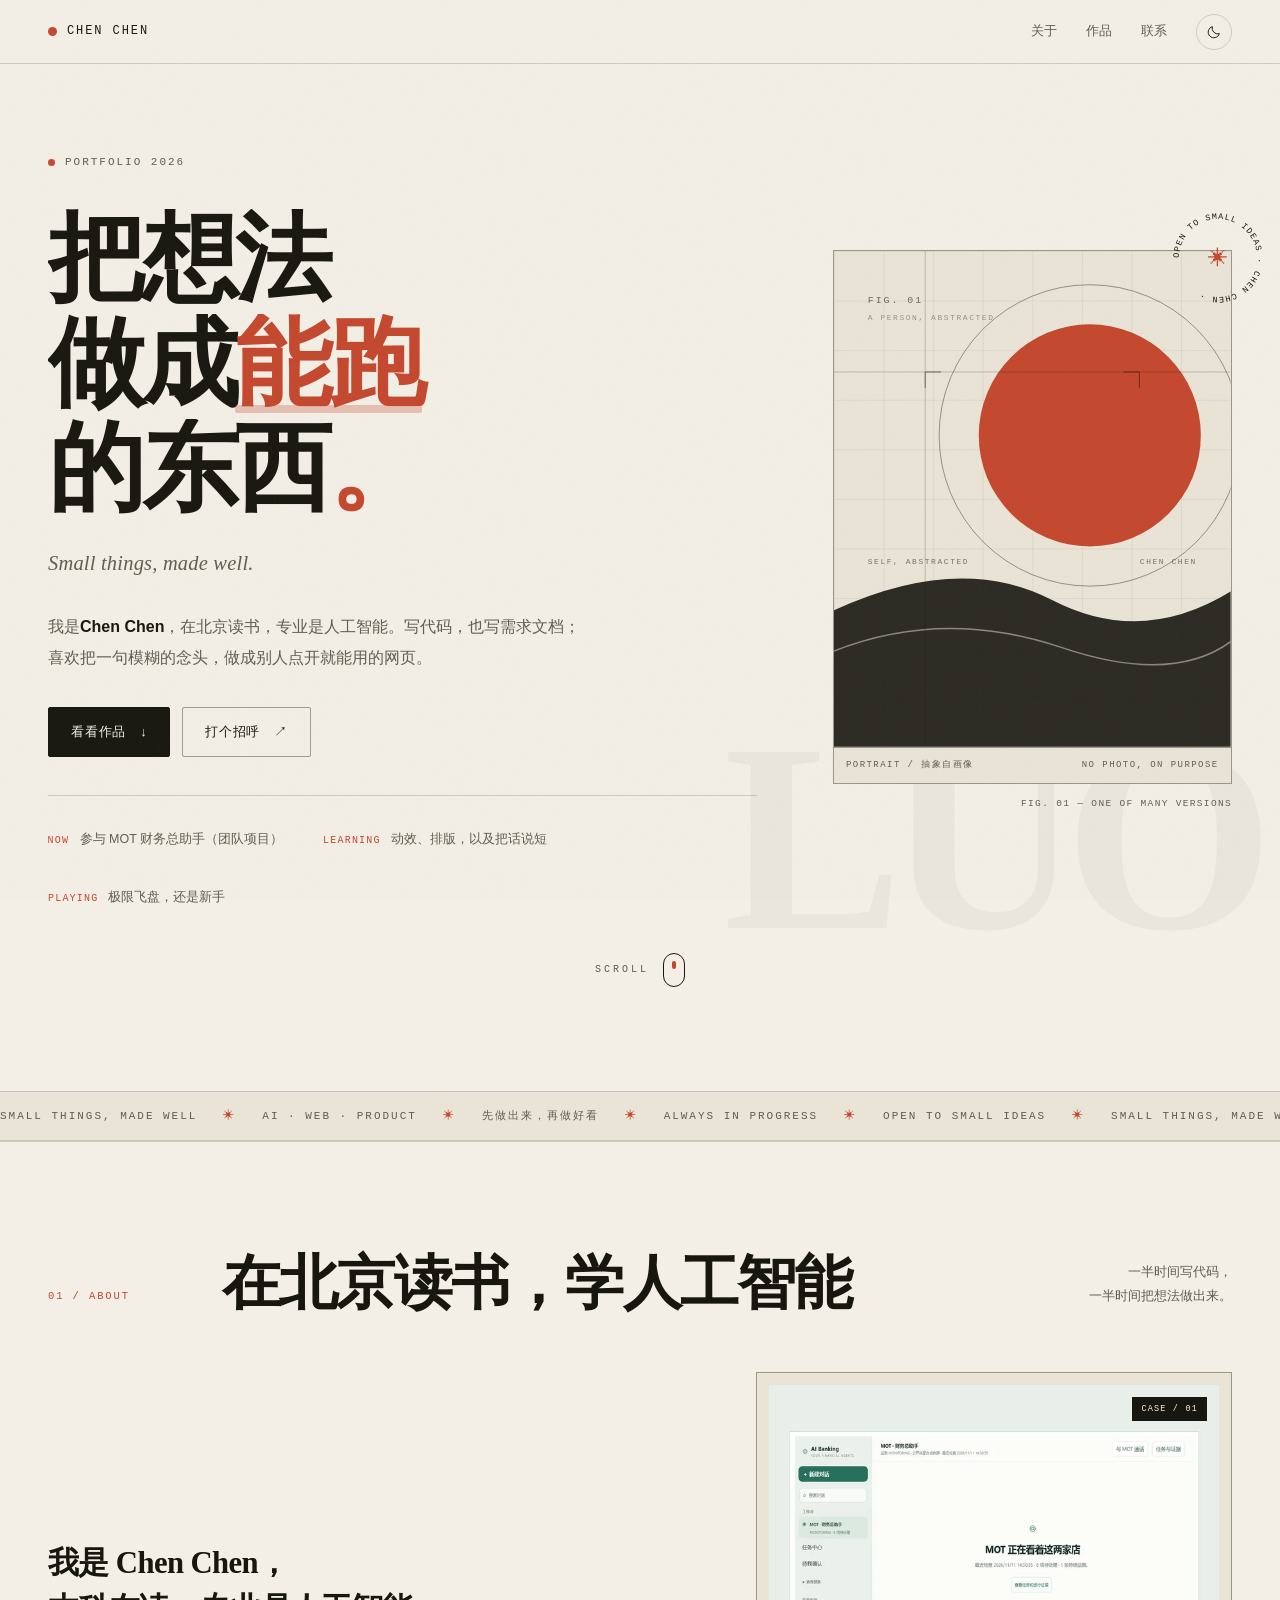
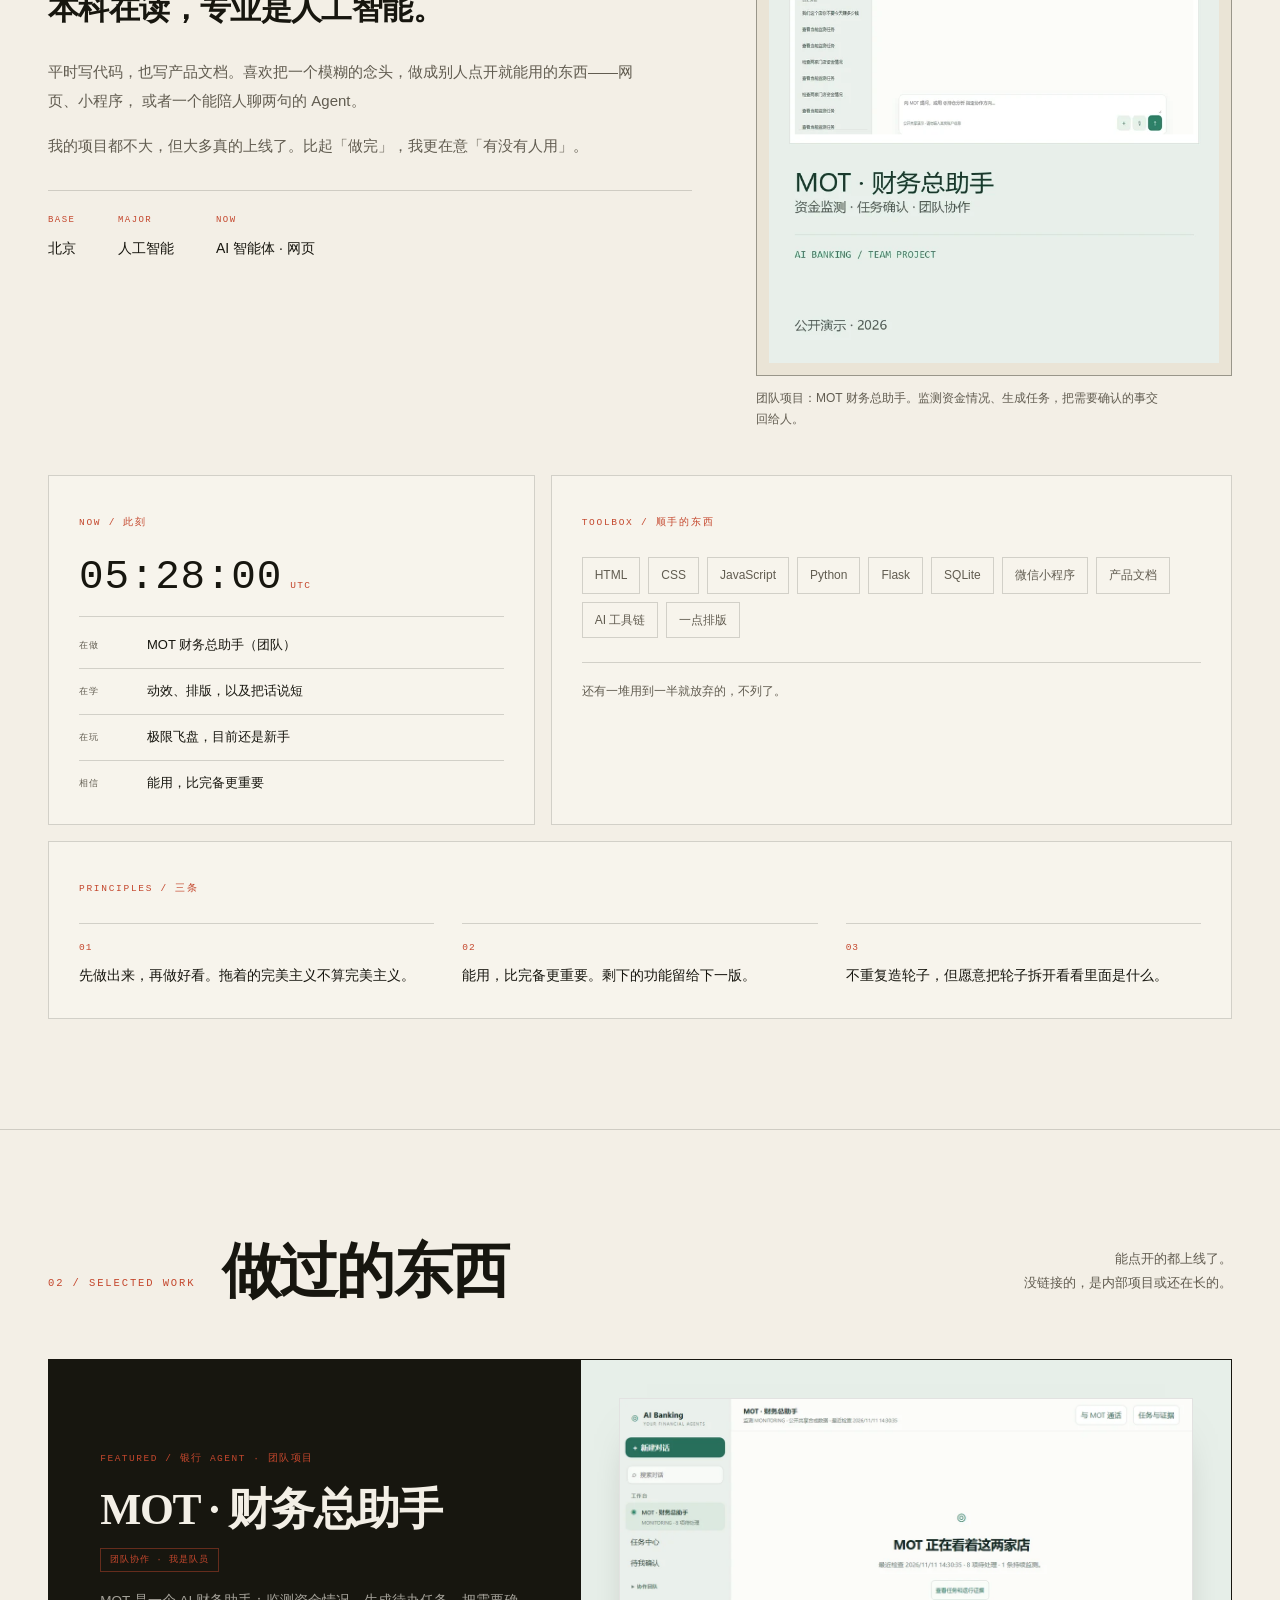
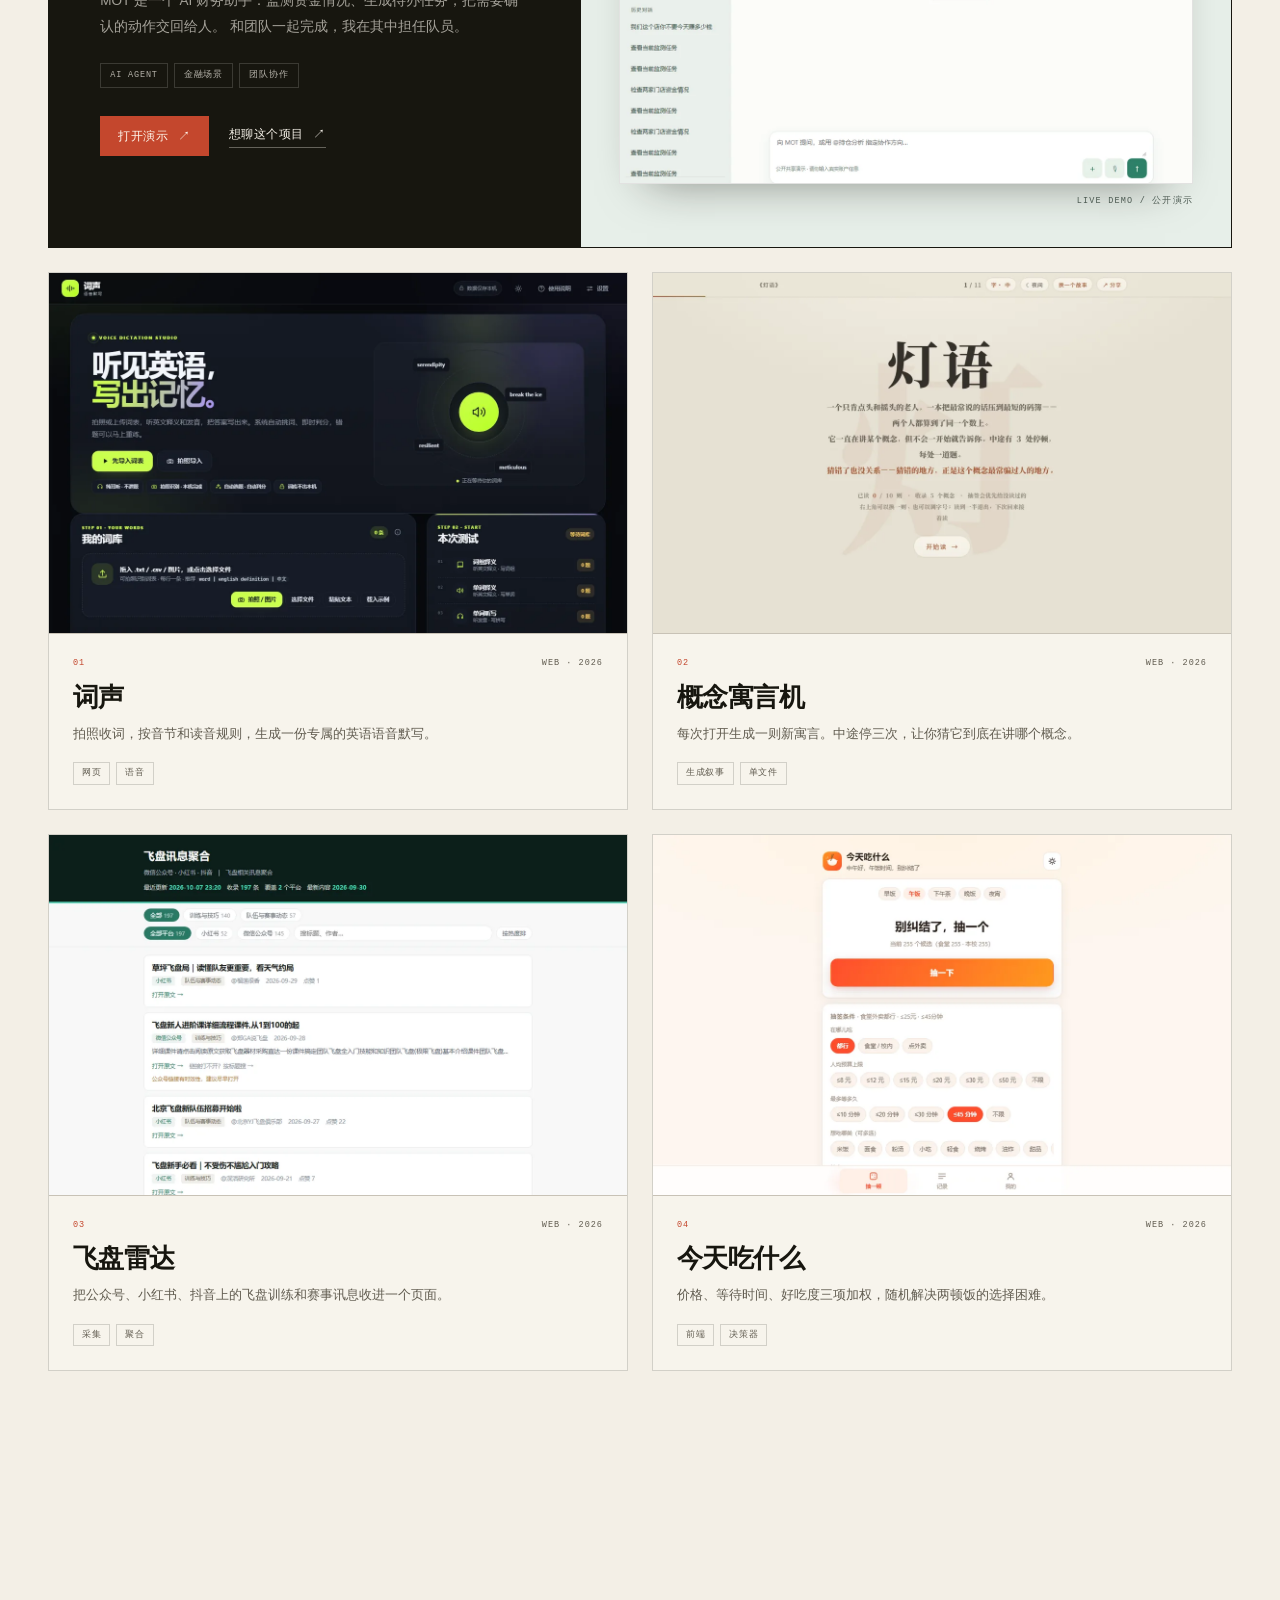
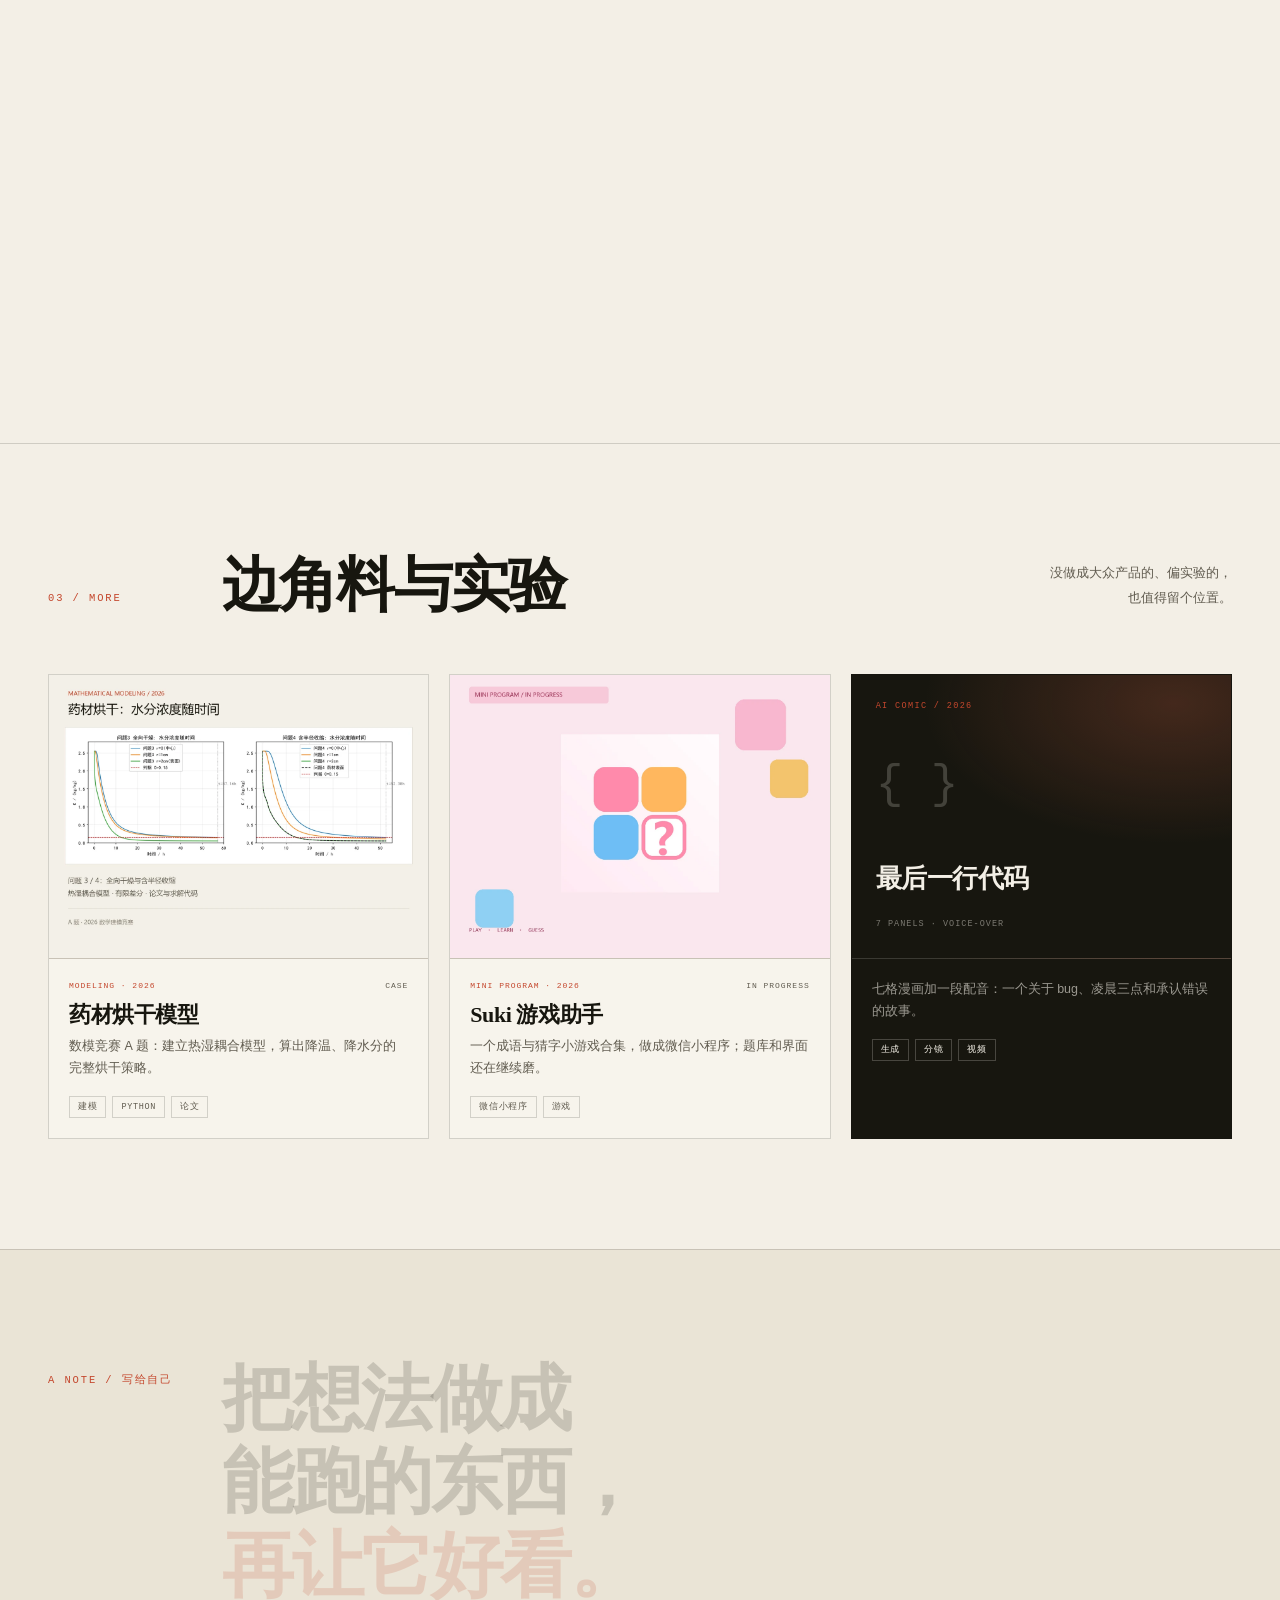
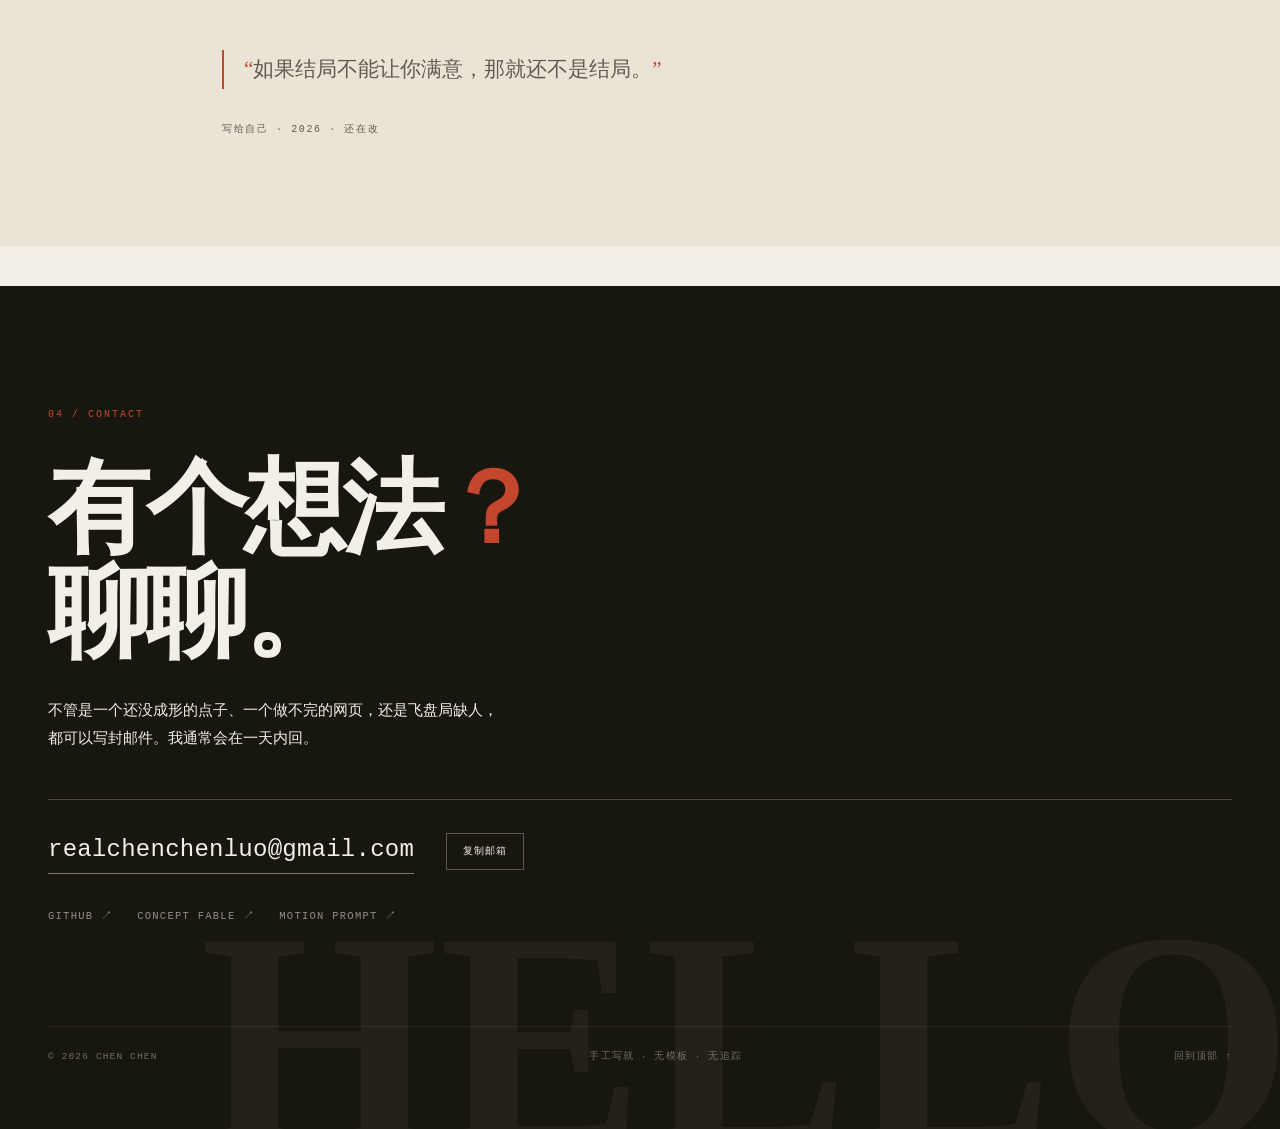
==== commit 469a215f: "Keep MOT description to confirmed facts" ====
--- a/index.html
+++ b/index.html
@@ -1117,7 +1117,7 @@
             <img src="assets/bank-demo-portrait.webp" alt="MOT 财务总助手的公开演示界面" width="700" height="900" loading="lazy">
             <span class="intro-media-tag">Case / 01</span>
           </div>
-          <figcaption>团队项目：MOT 财务总助手。看懂资金情况、生成监测任务，把需要确认的事交回给人。</figcaption>
+          <figcaption>团队项目：MOT 财务总助手。监测资金情况、生成任务，把需要确认的事交回给人。</figcaption>
         </figure>
       </div>
 
@@ -1179,7 +1179,7 @@
           <h3>MOT · 财务总助手</h3>
           <span class="feature-role">团队协作 · 我是队员</span>
           <p>
-            面向个人与小微经营的 AI 财务助手：看懂资金情况、生成监测任务，把需要确认的动作交回给人。
+            MOT 是一个 AI 财务助手：监测资金情况、生成待办任务，把需要确认的动作交回给人。
             和团队一起完成，我在其中担任队员。
           </p>
           <div class="feature-tags">
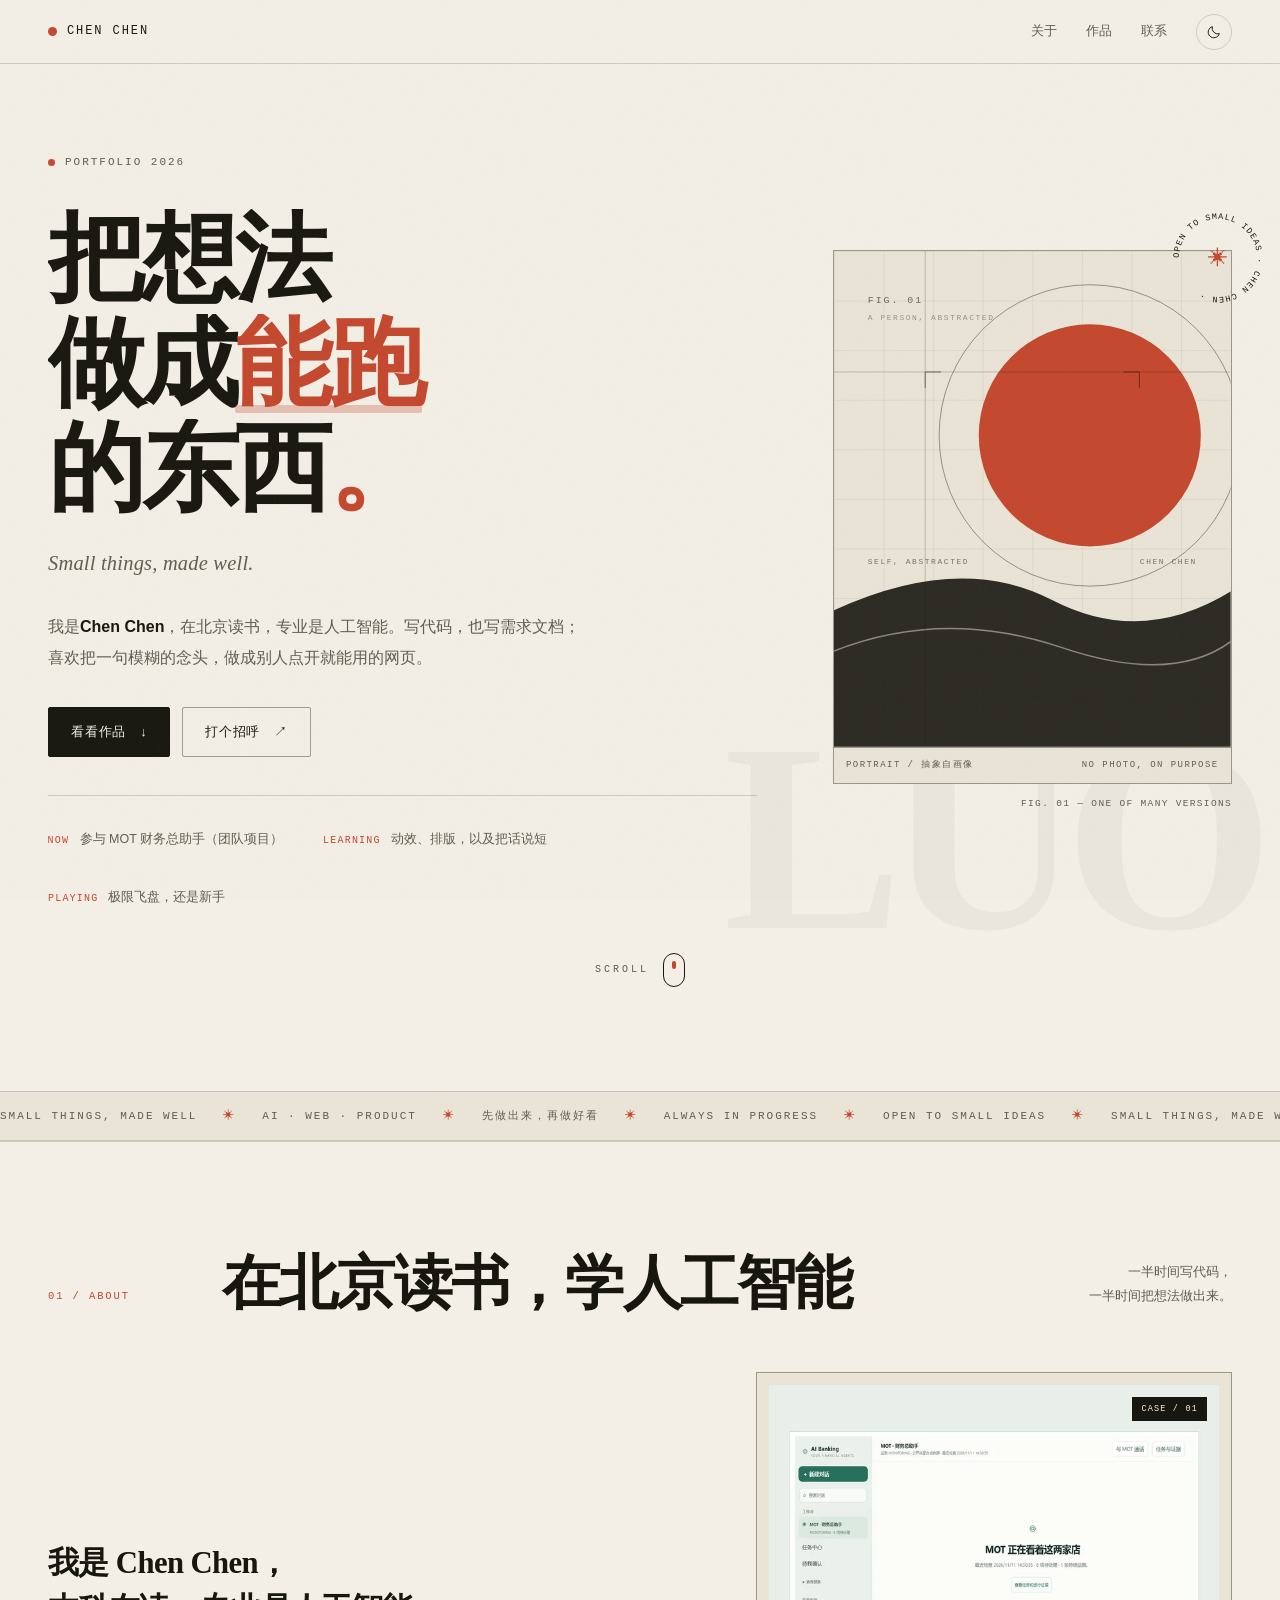
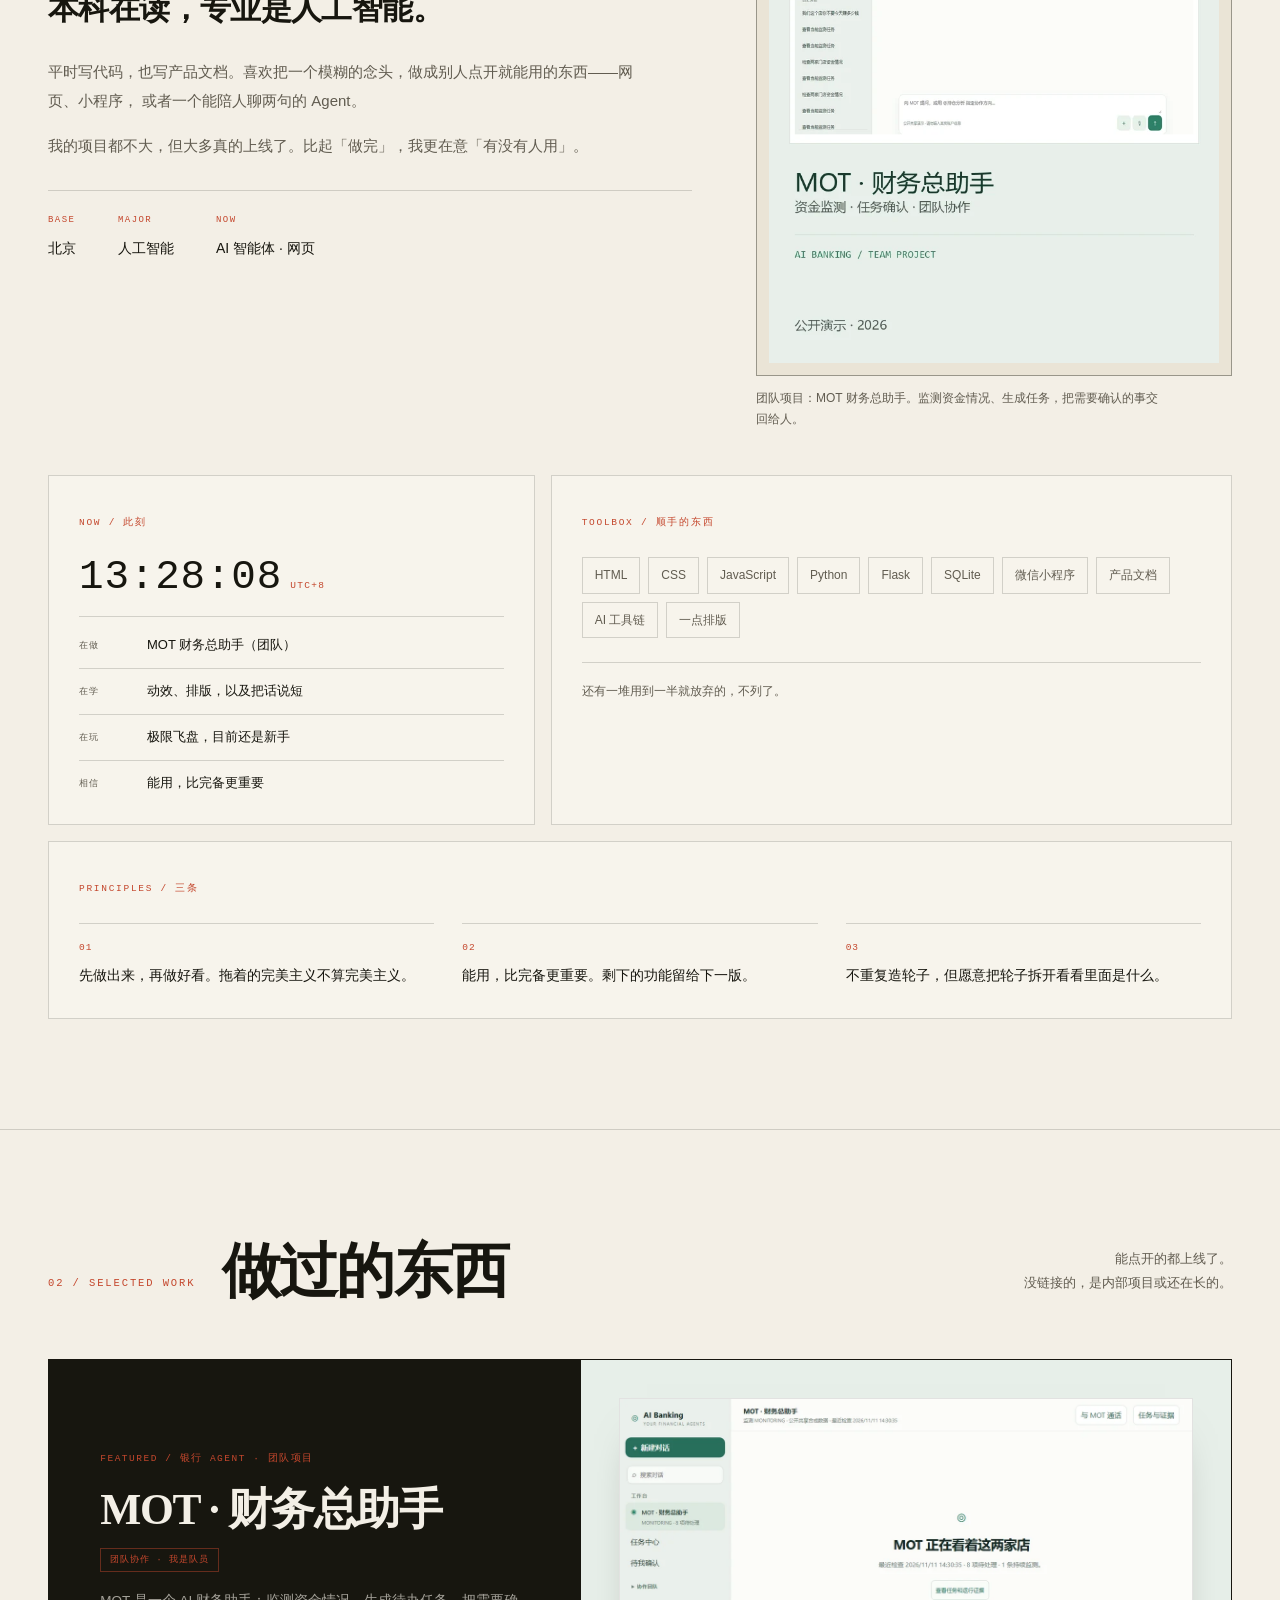
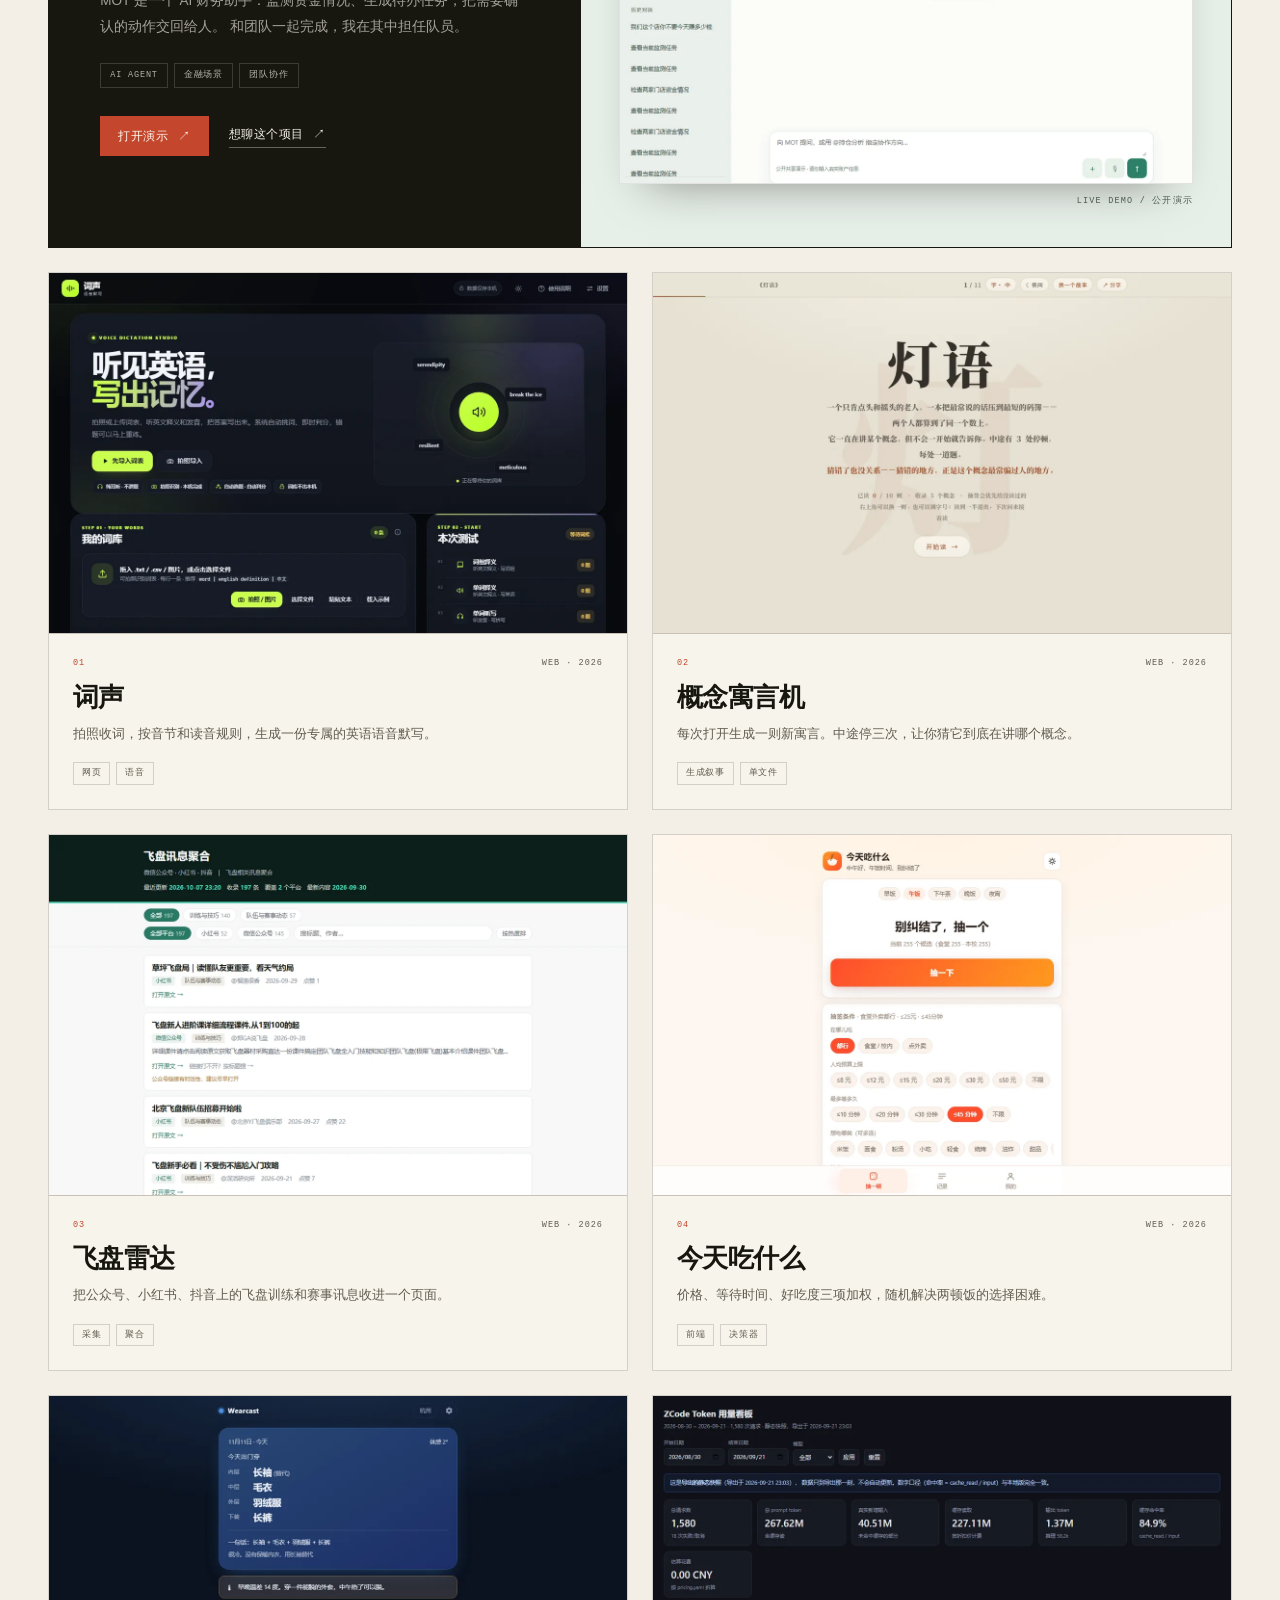
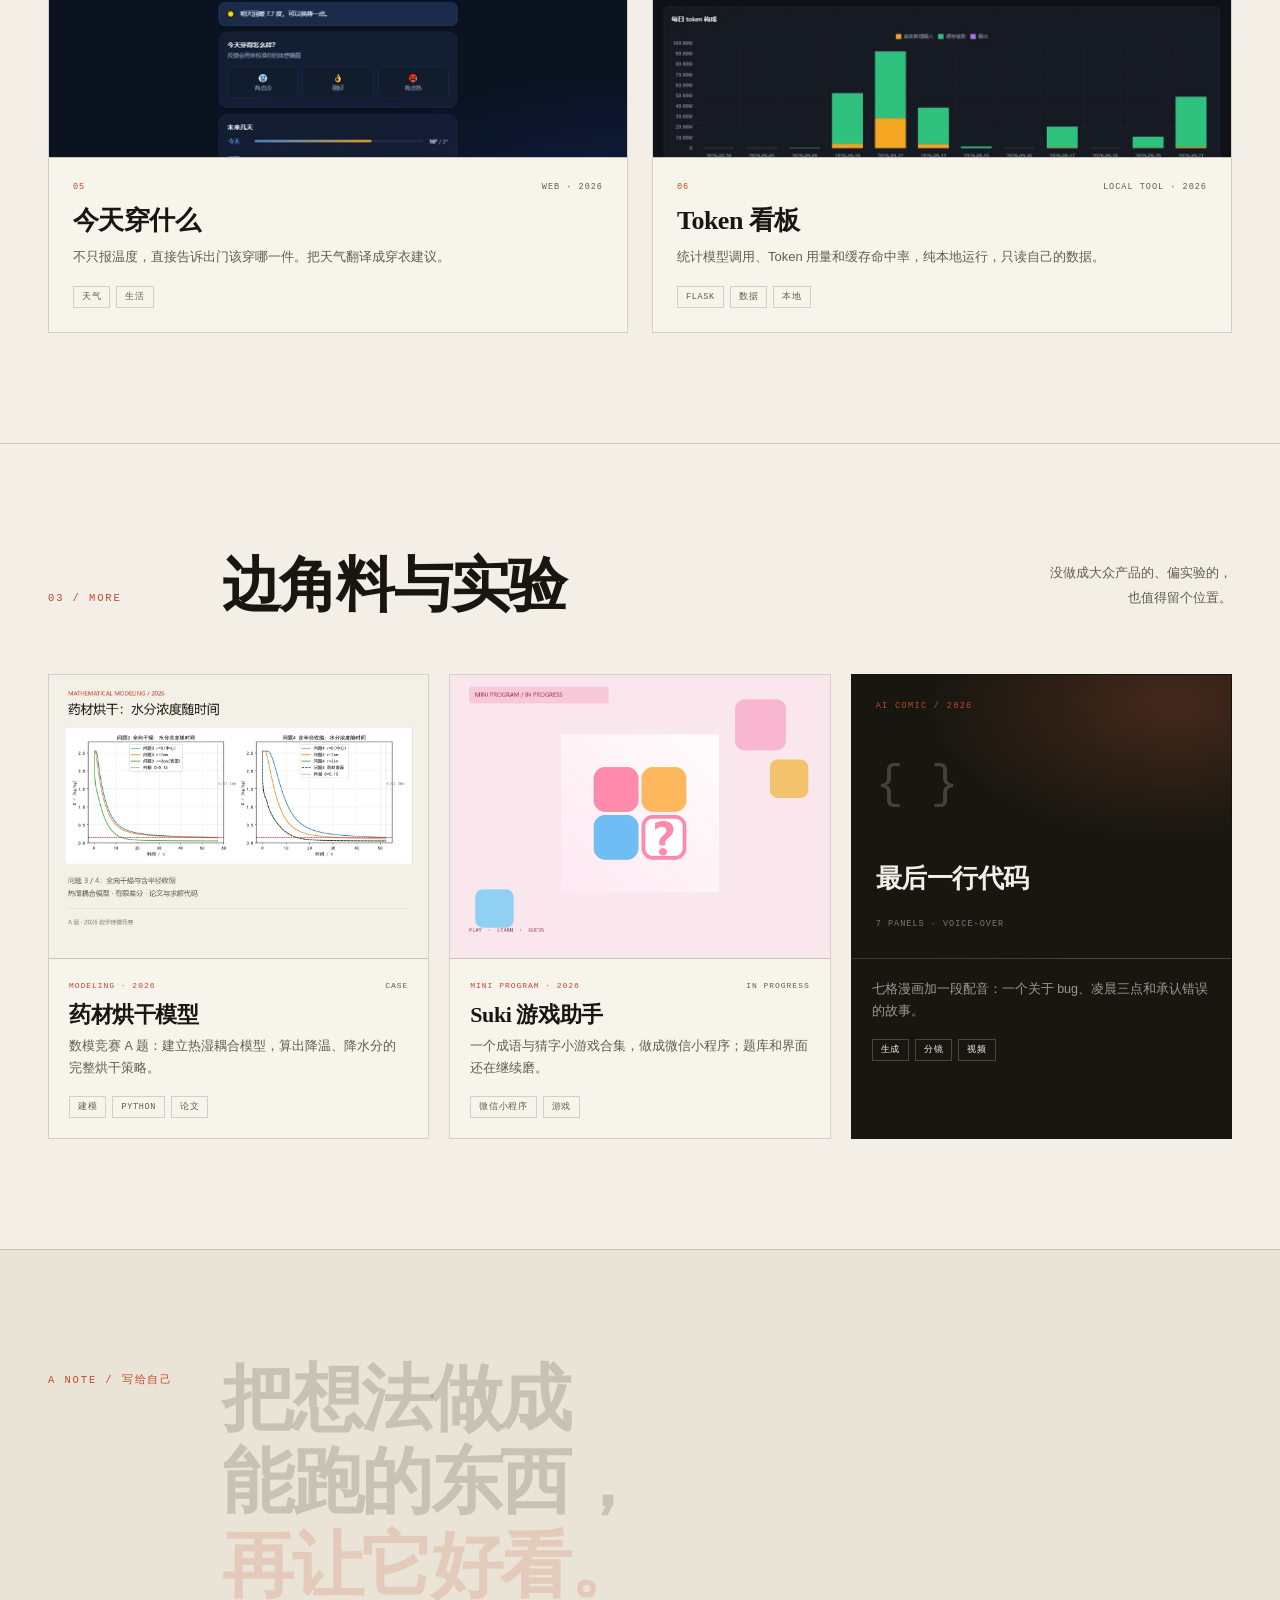
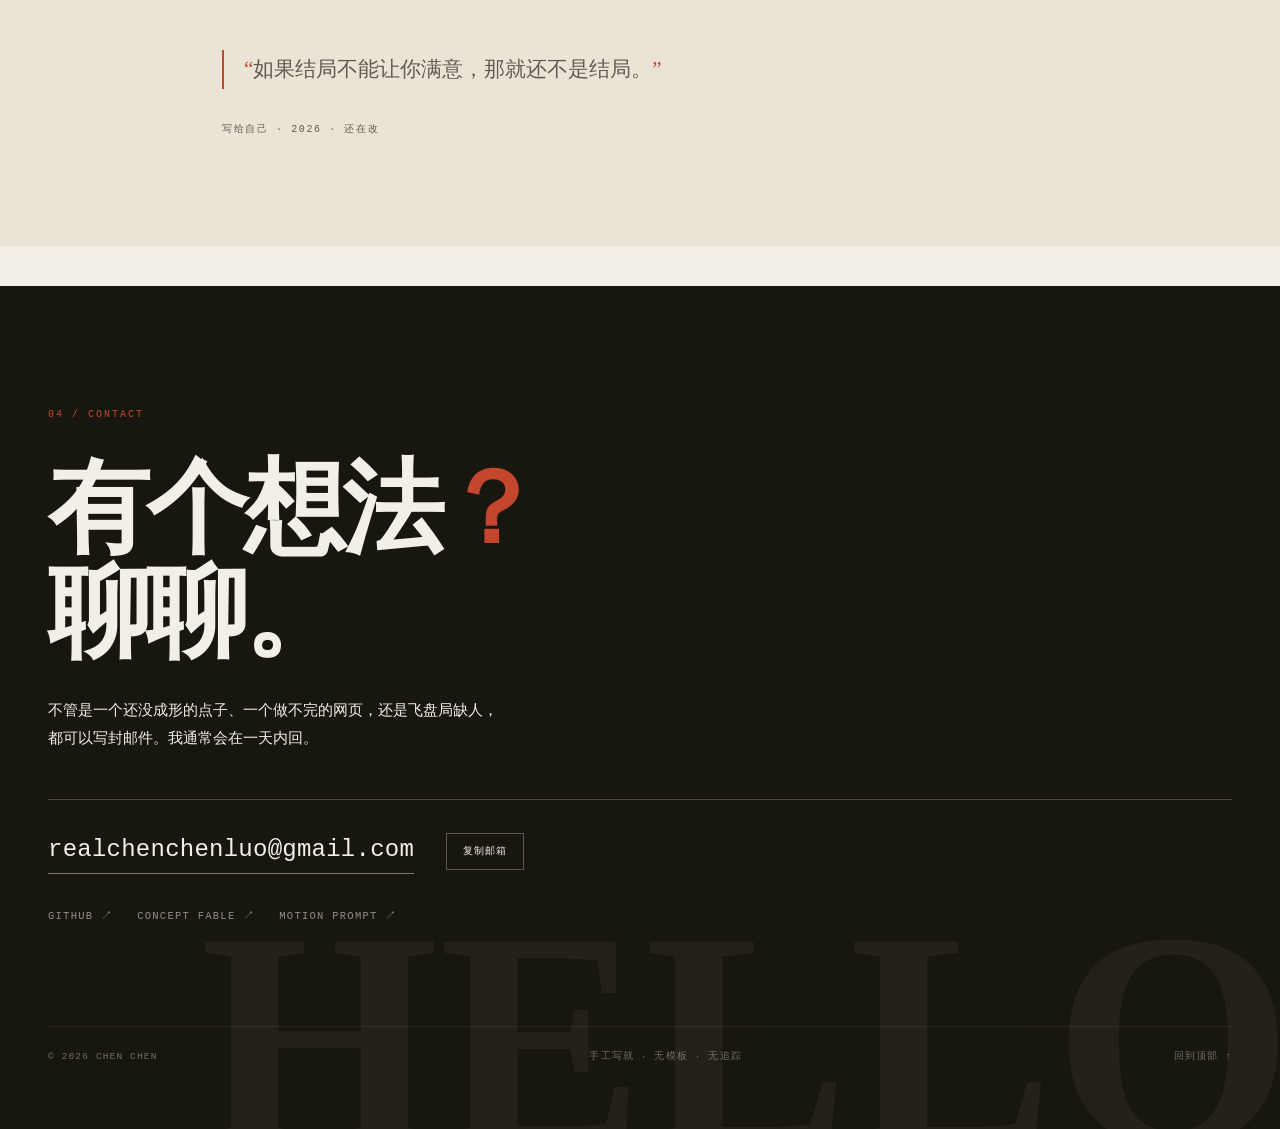
==== commit d7007ddd: "Show Beijing time in the now clock" ====
--- a/index.html
+++ b/index.html
@@ -1126,7 +1126,7 @@
           <span class="card-label">Now / 此刻</span>
           <div class="clock-row">
             <span class="clock" id="clock">--:--:--</span>
-            <span class="clock-zone">UTC</span>
+            <span class="clock-zone">UTC+8</span>
           </div>
           <div class="now-rows">
             <div class="now-row"><span>在做</span><b>MOT 财务总助手（团队）</b></div>
@@ -1388,10 +1388,10 @@
     try { localStorage.setItem("theme", next); } catch (e) {}
   });
 
-  /* ---- clock (UTC) ---- */
+  /* ---- clock (Beijing / UTC+8) ---- */
   var clock = document.getElementById("clock");
   var timeFmt = new Intl.DateTimeFormat("zh-CN", {
-    timeZone: "UTC", hour12: false,
+    timeZone: "Asia/Shanghai", hour12: false,
     hour: "2-digit", minute: "2-digit", second: "2-digit"
   });
   function tick() { clock.textContent = timeFmt.format(new Date()); }
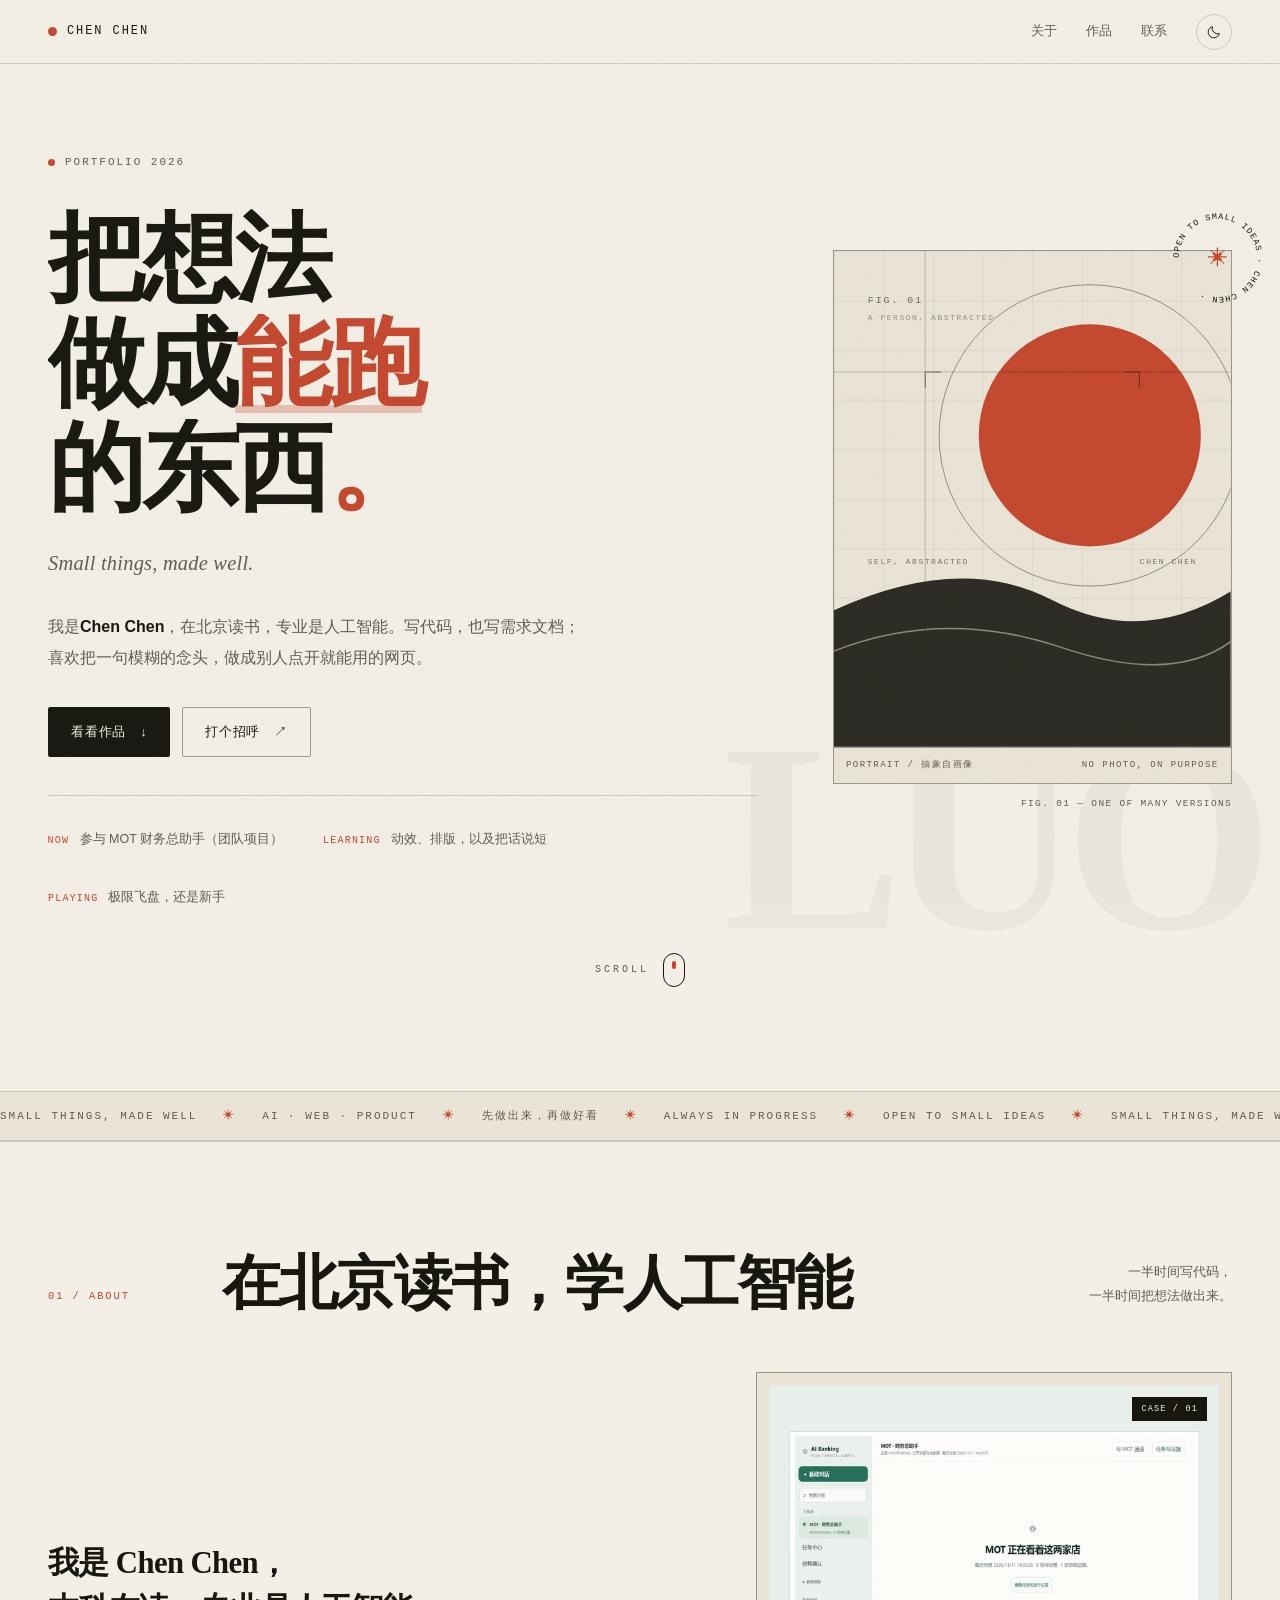
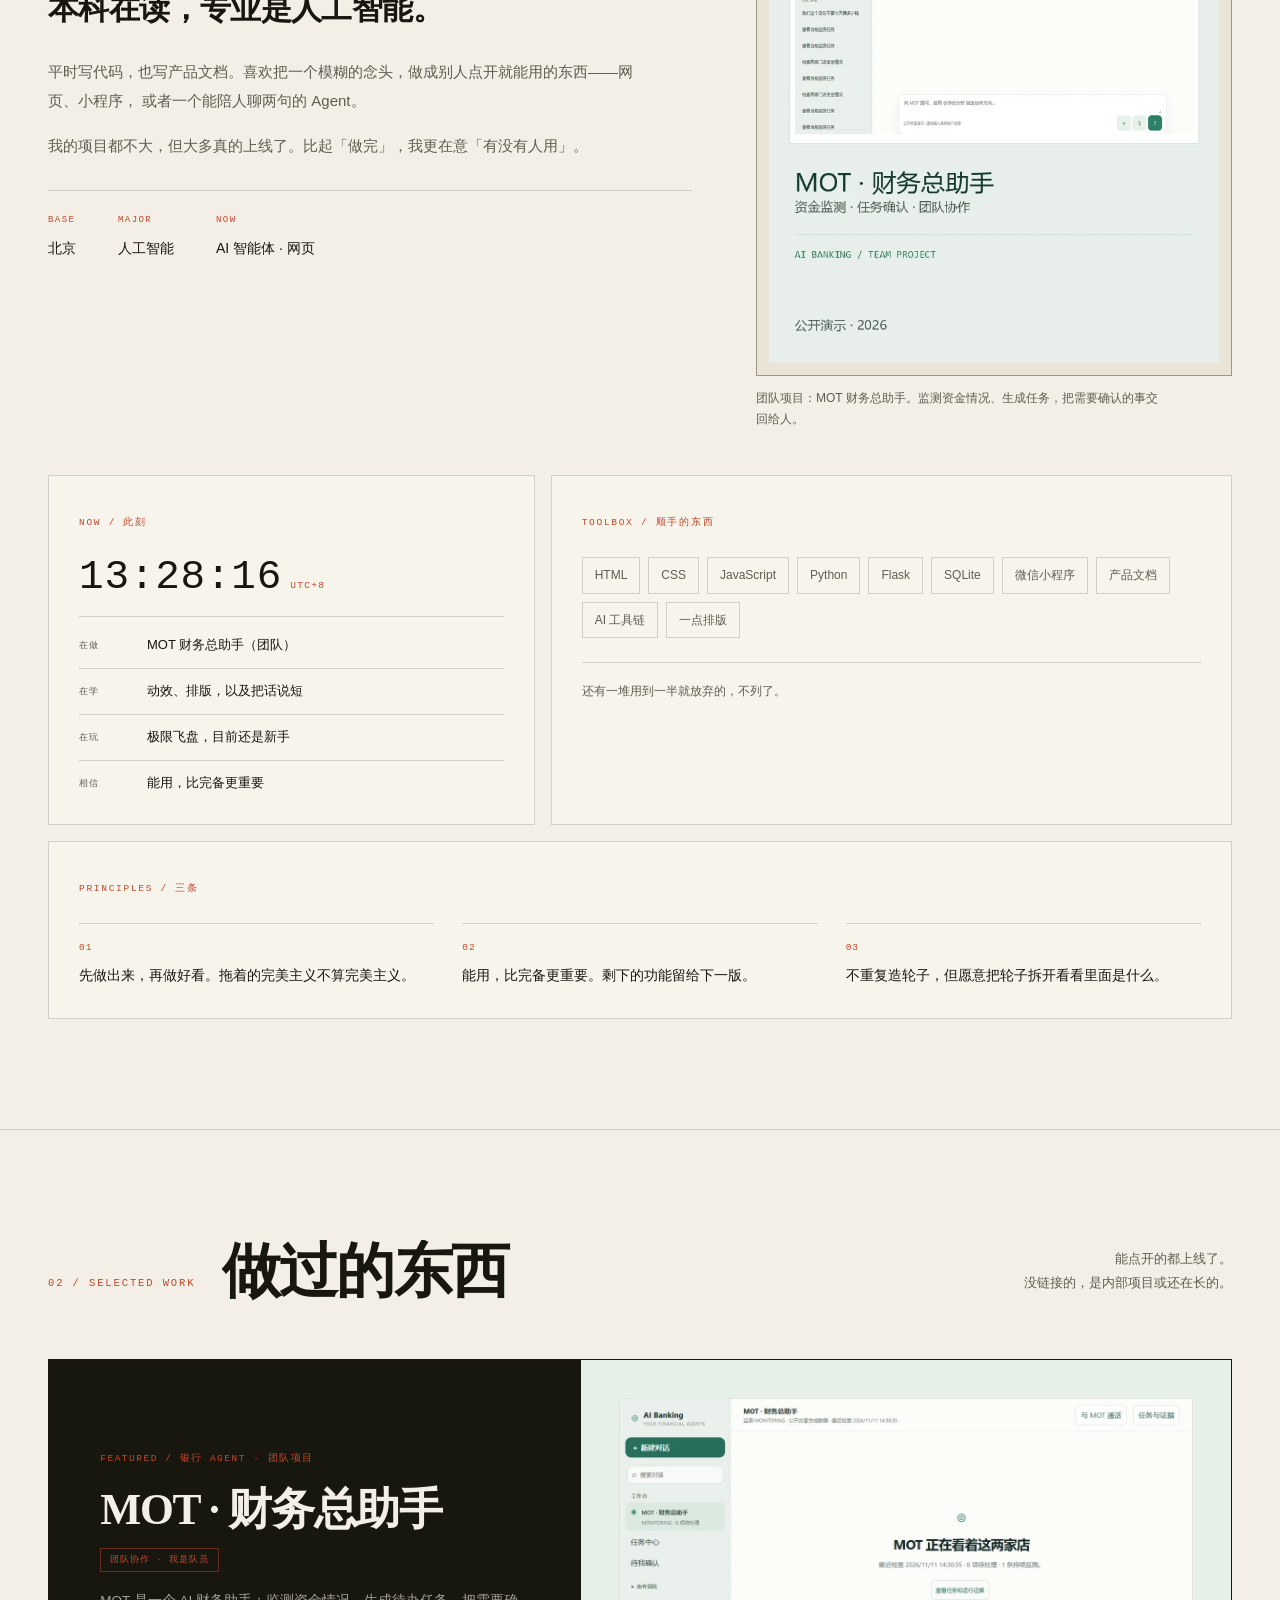
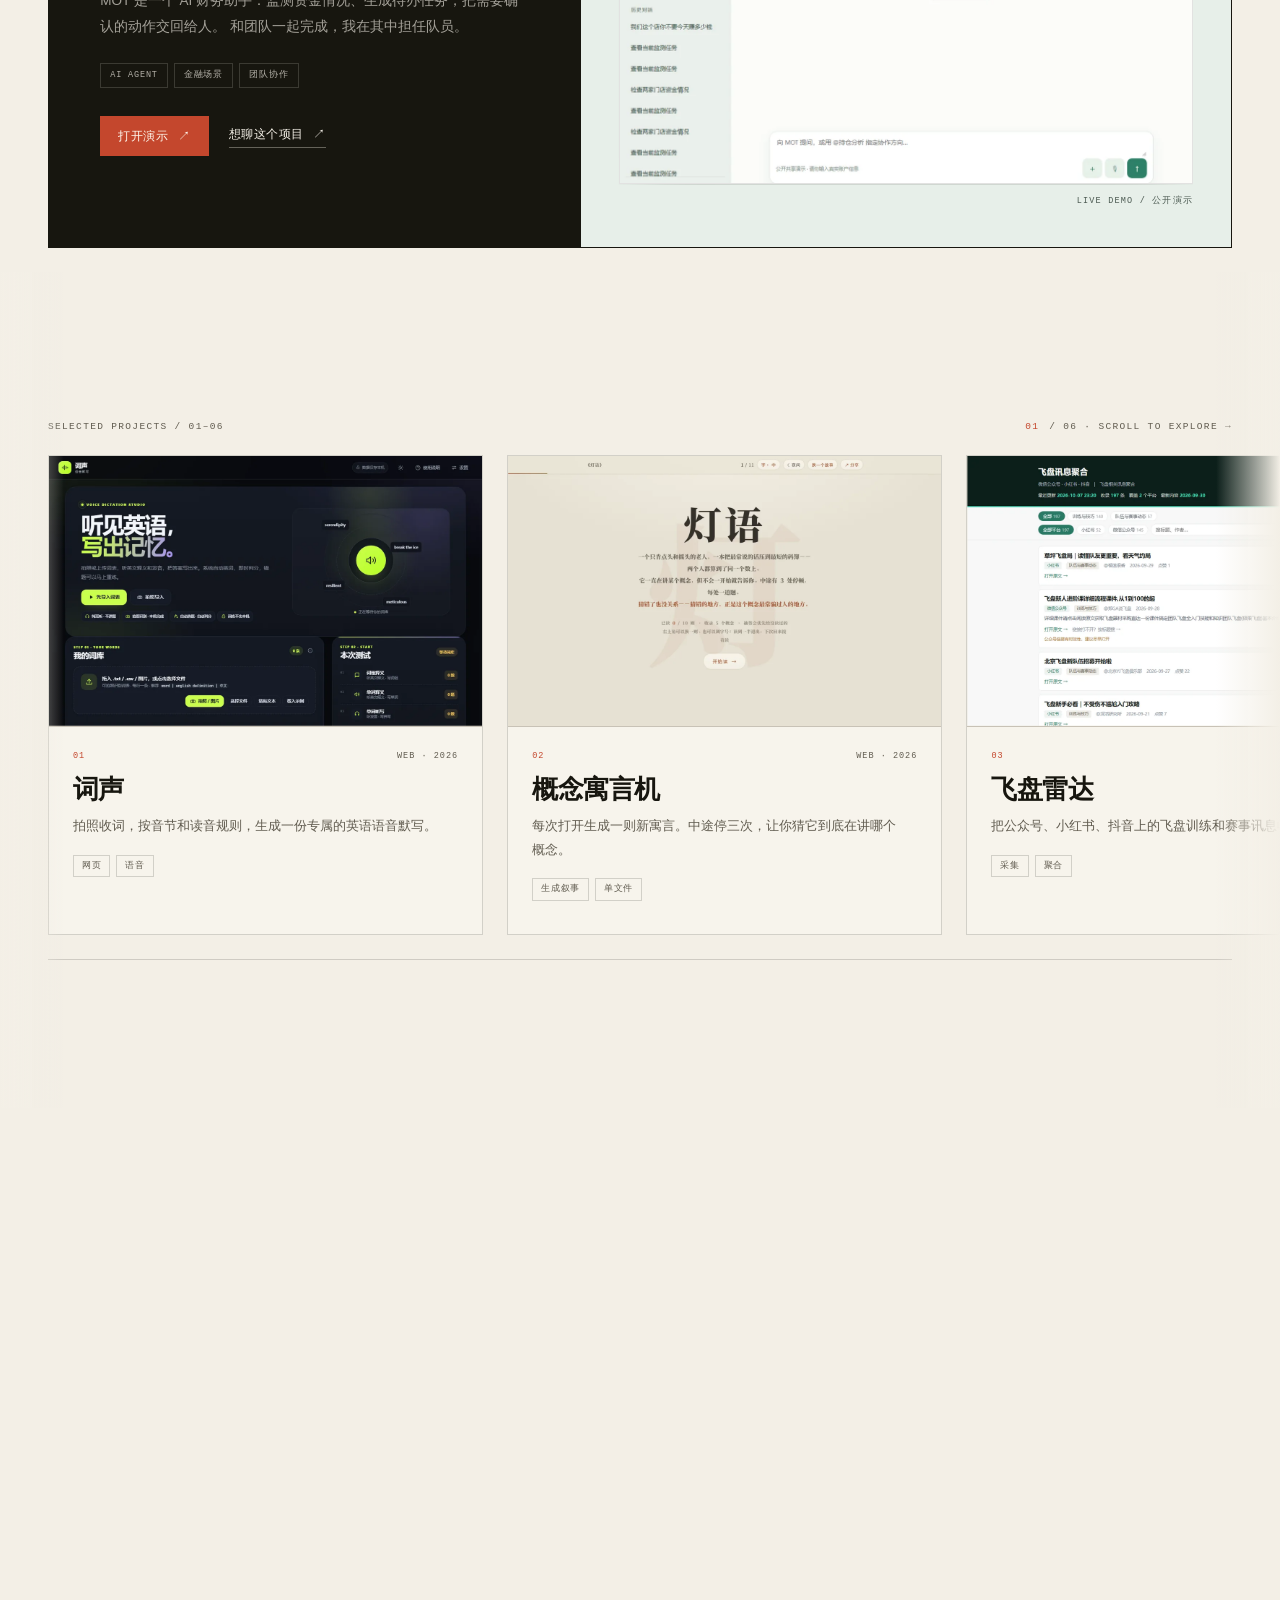
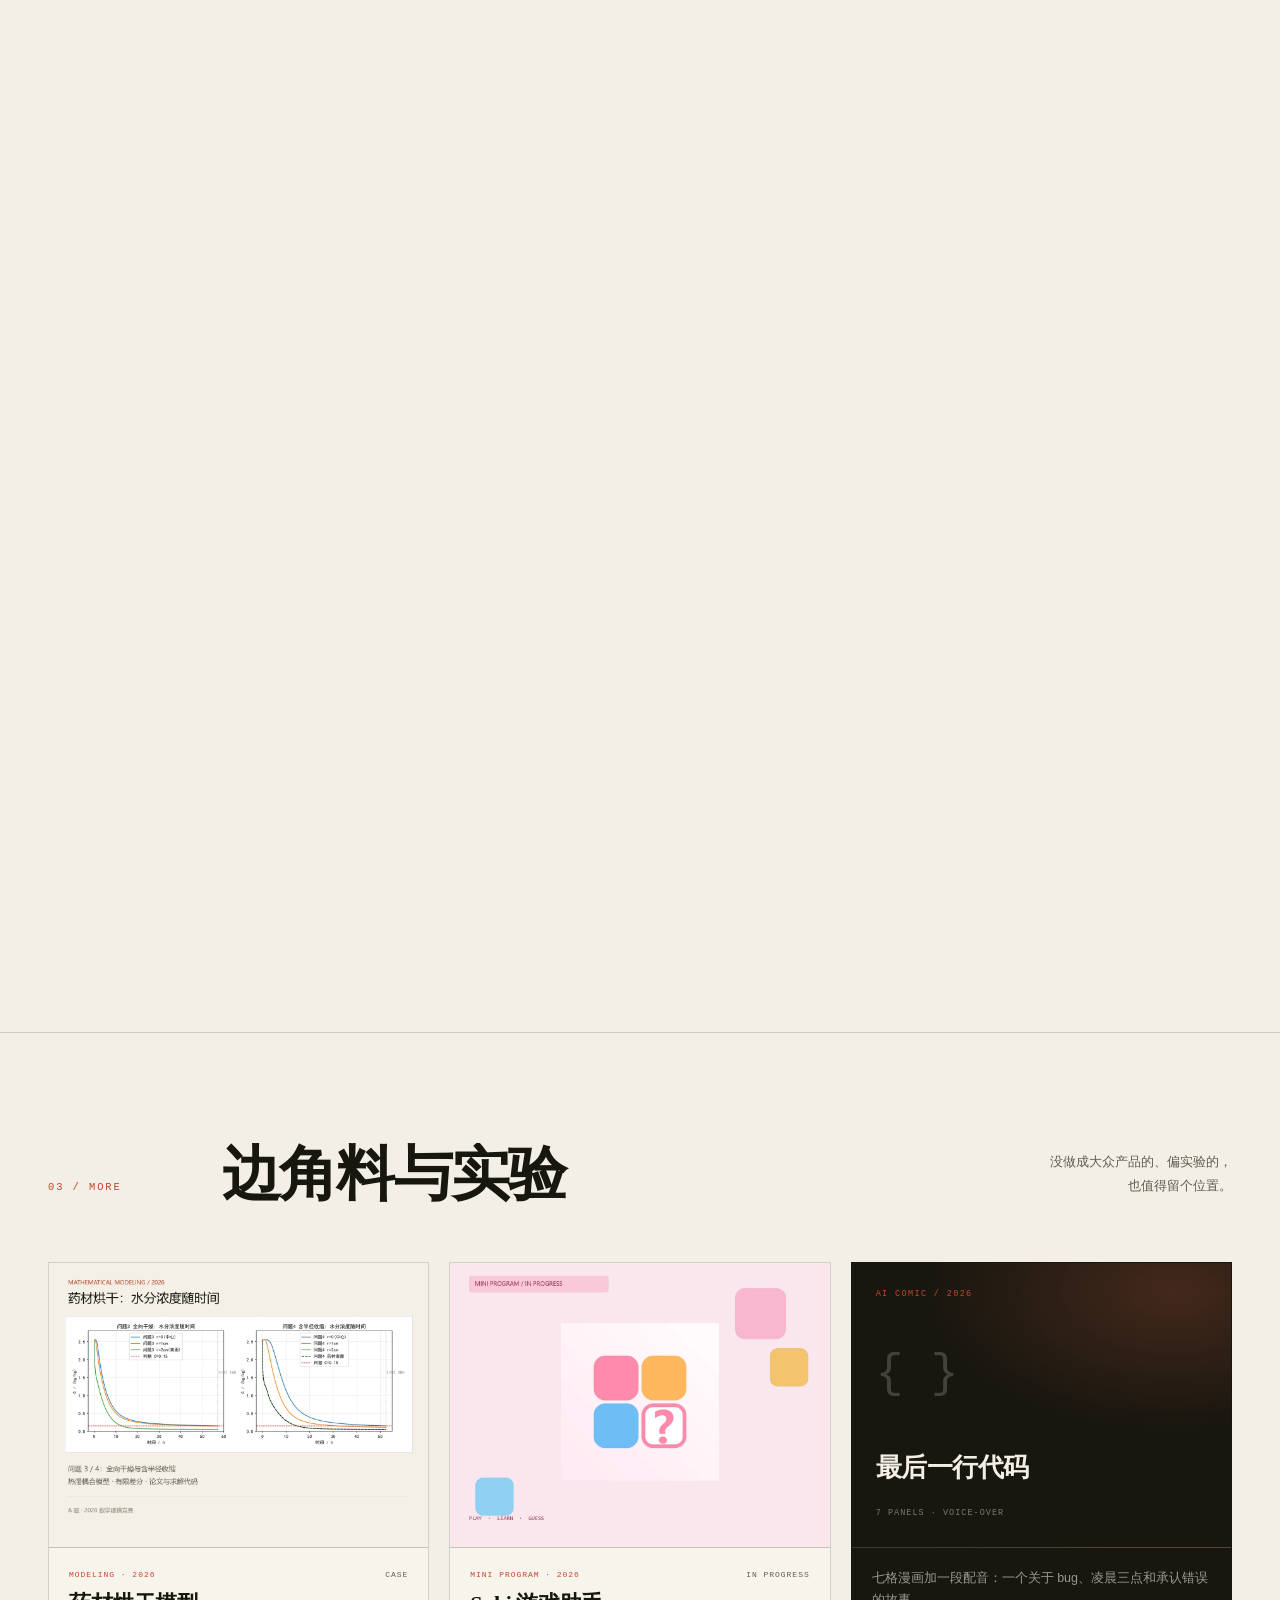
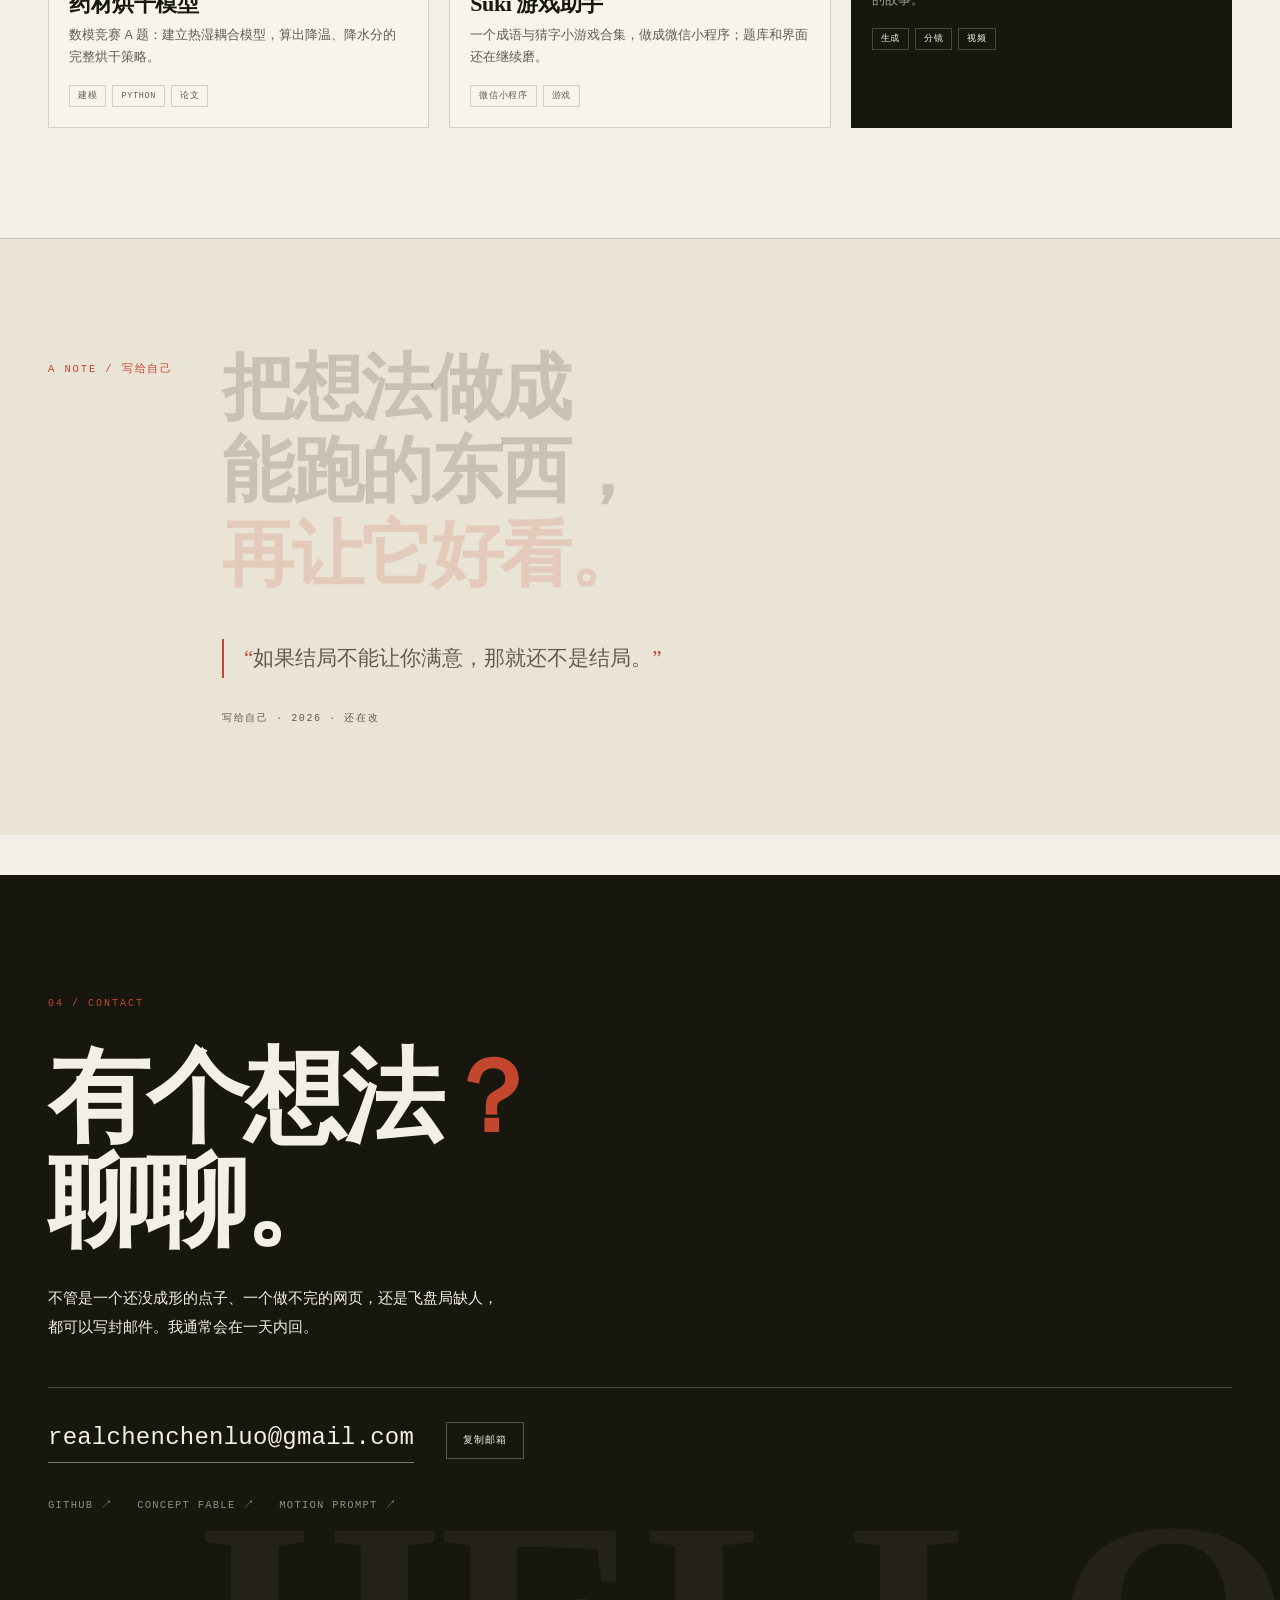
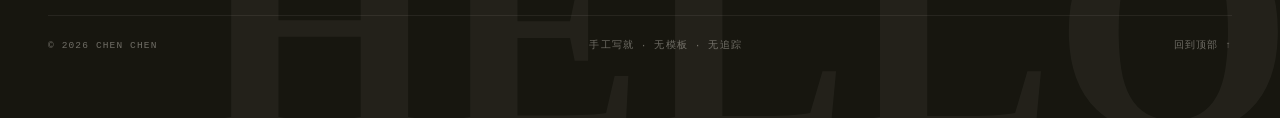
==== commit a8171d65: "Add horizontal work rail, mask reveals and spotlight hover" ====
--- a/index.html
+++ b/index.html
@@ -756,9 +756,6 @@
     color: #4c5a52; text-transform: uppercase;
   }
 
-  .project-grid {
-    display: grid; grid-template-columns: repeat(2, minmax(0, 1fr)); gap: 24px;
-  }
   .project-card {
     position: relative; display: flex; flex-direction: column;
     border: 1px solid var(--line); background: var(--card);
@@ -873,6 +870,116 @@
   .exp-cover-sub {
     font-family: var(--mono); font-size: 8.5px; letter-spacing: .12em;
     color: var(--paper); opacity: .45; text-transform: uppercase;
+  }
+
+  /* ---------- horizontal work rail ---------- */
+  .work-rail {
+    position: relative;
+    width: 100vw; margin-left: calc(50% - 50vw);
+    height: 250vh;
+    margin-top: 6px;
+  }
+  .work-rail-sticky {
+    position: sticky; top: 64px;
+    height: calc(100vh - 64px);
+    display: flex; flex-direction: column; justify-content: center;
+    overflow: hidden;
+  }
+  .work-rail-sticky::before,
+  .work-rail-sticky::after {
+    content: ""; position: absolute; top: 0; bottom: 0; z-index: 3;
+    width: max(24px, 5vw); pointer-events: none;
+  }
+  .work-rail-sticky::before {
+    left: 0;
+    background: linear-gradient(to right, var(--paper), transparent);
+  }
+  .work-rail-sticky::after {
+    right: 0;
+    background: linear-gradient(to left, var(--paper), transparent);
+  }
+  .work-rail-head {
+    width: min(1240px, calc(100% - 96px));
+    margin: 0 auto 20px;
+    display: flex; justify-content: space-between; align-items: baseline; gap: 20px;
+    font-family: var(--mono); font-size: 9.5px; letter-spacing: .14em;
+    color: var(--soft); text-transform: uppercase;
+  }
+  .work-rail-meta { display: flex; align-items: baseline; gap: 10px; }
+  .work-rail-meta b { color: var(--accent); font-weight: 400; }
+  .work-track {
+    display: flex; gap: 24px; width: max-content;
+    padding: 0 max(48px, calc((100vw - 1240px) / 2));
+    will-change: transform;
+  }
+  .work-track .project-card {
+    flex: 0 0 clamp(360px, 34vw, 500px);
+    min-height: 480px;
+  }
+  .work-rail-progress {
+    width: min(1240px, calc(100% - 96px));
+    height: 1px; margin: 24px auto 0;
+    background: var(--line); overflow: hidden;
+  }
+  .work-rail-progress i {
+    display: block; width: 100%; height: 100%;
+    background: var(--accent);
+    transform: scaleX(0); transform-origin: left;
+  }
+
+  /* ---------- section title mask ---------- */
+  .section-title { overflow: hidden; }
+  .section-title > span {
+    display: block;
+    transform: translateY(110%);
+    transition: transform .9s var(--ease);
+  }
+  .section-head.in .section-title > span { transform: translateY(0); }
+
+  /* ---------- spotlight hover ---------- */
+  .feature-card, .experiment-card { position: relative; }
+  .project-card::after,
+  .feature-card::after,
+  .exp-text::after {
+    content: ""; position: absolute; inset: 0; z-index: 0;
+    pointer-events: none; opacity: 0; transition: opacity .35s;
+  }
+  .project-card::after {
+    background: radial-gradient(280px circle at var(--sx, 50%) var(--sy, 50%), rgba(196, 71, 45, .16), transparent 65%);
+  }
+  .feature-card::after,
+  .exp-text::after {
+    background: radial-gradient(260px circle at var(--sx, 50%) var(--sy, 50%), rgba(255, 255, 255, .18), transparent 65%);
+  }
+  .project-card:hover::after,
+  .feature-card:hover::after,
+  .exp-text:hover::after { opacity: 1; }
+  .project-media, .project-body,
+  .feature-copy, .feature-media,
+  .exp-cover, .exp-text .experiment-body { position: relative; z-index: 1; }
+
+  /* ---------- image mask reveal ---------- */
+  .project-card .project-media img,
+  .feature-card .feature-media img {
+    clip-path: inset(0 100% 0 0);
+    transition: transform .65s var(--ease), clip-path 1s var(--ease);
+  }
+  .project-card.in .project-media img,
+  .feature-card.in .feature-media img { clip-path: inset(0 0 0 0); }
+
+  /* no-JS fallbacks */
+  html:not(.js) .section-title > span { transform: none; }
+  html:not(.js) .project-card .project-media img,
+  html:not(.js) .feature-card .feature-media img { clip-path: none; }
+  html:not(.js) .work-rail { width: auto; margin-left: 0; height: auto; }
+  html:not(.js) .work-rail-sticky { position: static; height: auto; overflow: visible; }
+  html:not(.js) .work-rail-sticky::before,
+  html:not(.js) .work-rail-sticky::after { display: none; }
+  html:not(.js) .work-rail-head,
+  html:not(.js) .work-rail-progress { display: none; }
+  html:not(.js) .work-track {
+    display: grid; grid-template-columns: repeat(auto-fit, minmax(320px, 1fr));
+    gap: 24px; width: auto; padding: 0; transform: none;
   }
 
   /* ---------- responsive ---------- */
@@ -926,12 +1033,18 @@
       border-top: 0; border-bottom: 1px solid var(--line);
     }
     .about-bento .principles li:last-child { border-bottom: 0; }
+    .work-rail { width: auto; margin-left: 0; height: auto; }
+    .work-rail-sticky { position: static; height: auto; overflow: visible; }
+    .work-rail-sticky::before, .work-rail-sticky::after { display: none; }
+    .work-rail-head, .work-rail-progress { display: none; }
+    .work-track {
+      display: grid; grid-template-columns: 1fr; gap: 24px;
+      width: auto; padding: 0; transform: none !important;
+    }
+    .work-track .project-card { width: auto; min-height: 0; }
   }
   @media (max-width: 860px) {
     .experiments-grid { grid-template-columns: 1fr; }
-  }
-  @media (max-width: 700px) {
-    .project-grid { grid-template-columns: 1fr; }
   }
   @media (max-width: 560px) {
     .intro-lead { font-size: 22px; }
@@ -957,6 +1070,19 @@
     .cursor, .scroll-cue { display: none; }
     .statement-text .ch { opacity: 1 !important; }
     .portrait { transform: none !important; }
+    .section-title > span { transform: none !important; }
+    .project-card .project-media img,
+    .feature-card .feature-media img { clip-path: none !important; }
+    .project-card::after, .feature-card::after, .exp-text::after { display: none; }
+    .work-rail { width: auto; margin-left: 0; height: auto; }
+    .work-rail-sticky { position: static; height: auto; overflow: visible; }
+    .work-rail-sticky::before, .work-rail-sticky::after { display: none; }
+    .work-rail-head, .work-rail-progress { display: none; }
+    .work-track {
+      display: grid; grid-template-columns: repeat(auto-fit, minmax(320px, 1fr)); gap: 24px;
+      width: auto; padding: 0; transform: none !important;
+    }
+    .work-track .project-card { width: auto; min-height: 0; }
   }
 </style>
 </head>
@@ -1092,7 +1218,7 @@
     <div class="wrap">
       <div class="section-head reveal">
         <span class="section-index">01 / About</span>
-        <h2 class="section-title" id="about-title">在北京读书，学人工智能</h2>
+        <h2 class="section-title" id="about-title"><span>在北京读书，学人工智能</span></h2>
         <p class="section-note">一半时间写代码，<br>一半时间把想法做出来。</p>
       </div>
 
@@ -1169,7 +1295,7 @@
     <div class="wrap">
       <div class="section-head reveal">
         <span class="section-index">02 / Selected Work</span>
-        <h2 class="section-title" id="work-title">做过的东西</h2>
+        <h2 class="section-title" id="work-title"><span>做过的东西</span></h2>
         <p class="section-note">能点开的都上线了。<br>没链接的，是内部项目或还在长的。</p>
       </div>
 
@@ -1198,10 +1324,16 @@
         </div>
       </article>
 
-      <div class="project-grid">
+      <div class="work-rail" data-horizontal>
+        <div class="work-rail-sticky">
+          <div class="work-rail-head">
+            <span>Selected projects / 01–06</span>
+            <span class="work-rail-meta"><b class="work-rail-count">01</b> / 06 · Scroll to explore →</span>
+          </div>
+          <div class="work-track">
         <a class="project-card reveal" href="https://realchenchenluo.github.io/cisheng/" target="_blank" rel="noopener">
           <figure class="project-media">
-            <img src="assets/cisheng.webp" alt="词声的语音默写首页" width="1200" height="750" loading="lazy">
+            <img src="assets/cisheng.webp" alt="词声的语音默写首页" width="1200" height="750">
           </figure>
           <div class="project-body">
             <div class="project-top"><span>01</span><span>Web · 2026</span></div>
@@ -1214,7 +1346,7 @@
 
         <a class="project-card reveal" href="https://realchenchenluo.github.io/concept-fable/" target="_blank" rel="noopener">
           <figure class="project-media">
-            <img src="assets/concept-fable.webp" alt="概念寓言机的故事首页" width="1200" height="750" loading="lazy">
+            <img src="assets/concept-fable.webp" alt="概念寓言机的故事首页" width="1200" height="750">
           </figure>
           <div class="project-body">
             <div class="project-top"><span>02</span><span>Web · 2026</span></div>
@@ -1227,7 +1359,7 @@
 
         <a class="project-card reveal" href="https://realchenchenluo.github.io/frisbee-radar/" target="_blank" rel="noopener">
           <figure class="project-media">
-            <img src="assets/frisbee.webp" alt="飞盘讯息聚合页面" width="1200" height="750" loading="lazy">
+            <img src="assets/frisbee.webp" alt="飞盘讯息聚合页面" width="1200" height="750">
           </figure>
           <div class="project-body">
             <div class="project-top"><span>03</span><span>Web · 2026</span></div>
@@ -1240,7 +1372,7 @@
 
         <a class="project-card reveal" href="https://realchenchenluo.github.io/chishenme/" target="_blank" rel="noopener">
           <figure class="project-media">
-            <img src="assets/chishenme.webp" alt="今天吃什么抽签界面" width="1200" height="750" loading="lazy">
+            <img src="assets/chishenme.webp" alt="今天吃什么抽签界面" width="1200" height="750">
           </figure>
           <div class="project-body">
             <div class="project-top"><span>04</span><span>Web · 2026</span></div>
@@ -1253,7 +1385,7 @@
 
         <a class="project-card reveal" href="https://realchenchenluo.github.io/weather/" target="_blank" rel="noopener">
           <figure class="project-media">
-            <img src="assets/wearcast.webp" alt="Wearcast 今天穿什么页面" width="1200" height="750" loading="lazy">
+            <img src="assets/wearcast.webp" alt="Wearcast 今天穿什么页面" width="1200" height="750">
           </figure>
           <div class="project-body">
             <div class="project-top"><span>05</span><span>Web · 2026</span></div>
@@ -1266,7 +1398,7 @@
 
         <article class="project-card no-link reveal">
           <figure class="project-media">
-            <img src="assets/token.webp" alt="Token 用量看板的数据面板" width="1200" height="750" loading="lazy">
+            <img src="assets/token.webp" alt="Token 用量看板的数据面板" width="1200" height="750">
           </figure>
           <div class="project-body">
             <div class="project-top"><span>06</span><span>Local tool · 2026</span></div>
@@ -1275,6 +1407,9 @@
             <div class="project-tags"><span>Flask</span><span>数据</span><span>本地</span></div>
           </div>
         </article>
+          </div>
+          <div class="work-rail-progress" aria-hidden="true"><i></i></div>
+        </div>
       </div>
     </div>
   </section>
@@ -1283,7 +1418,7 @@
     <div class="wrap">
       <div class="section-head reveal">
         <span class="section-index">03 / More</span>
-        <h2 class="section-title" id="experiments-title">边角料与实验</h2>
+        <h2 class="section-title" id="experiments-title"><span>边角料与实验</span></h2>
         <p class="section-note">没做成大众产品的、偏实验的，<br>也值得留个位置。</p>
       </div>
 
@@ -1430,6 +1565,11 @@
   } else {
     items.forEach(function (el) { el.classList.add("in"); });
   }
+  function revealSweep() {
+    [].forEach.call(items, function (el) {
+      if (el.getBoundingClientRect().top < 0) el.classList.add("in");
+    });
+  }
 
   /* ---- shared motion helpers ---- */
   var reduceMotion = window.matchMedia("(prefers-reduced-motion: reduce)").matches;
@@ -1523,6 +1663,7 @@
 
   var uiTick = false;
   function updateScrollUI() {
+    revealSweep();
     updateHeader();
     updateSpy();
     updateStatement();
@@ -1535,6 +1676,55 @@
   }, { passive: true });
   window.addEventListener("resize", updateScrollUI);
   updateScrollUI();
+
+  /* ---- horizontal work rail (#077) ---- */
+  var rail = document.querySelector("[data-horizontal]");
+  if (rail) {
+    var railTrack = rail.querySelector(".work-track");
+    var railSticky = rail.querySelector(".work-rail-sticky");
+    var railFill = rail.querySelector(".work-rail-progress i");
+    var railCount = rail.querySelector(".work-rail-count");
+    var railMq = window.matchMedia("(min-width: 901px)");
+    var railTick = false;
+
+    function updateRail() {
+      if (!railMq.matches || reduceMotion) {
+        railTrack.style.transform = "";
+        if (railFill) railFill.style.transform = "scaleX(0)";
+        if (railCount) railCount.textContent = "01";
+        return;
+      }
+      var rect = rail.getBoundingClientRect();
+      var span = rail.offsetHeight - window.innerHeight + 64;
+      var p = clamp01(span > 0 ? (64 - rect.top) / span : 0);
+      var maxX = Math.max(0, railTrack.scrollWidth - railSticky.clientWidth);
+      railTrack.style.transform = "translate3d(" + (-p * maxX).toFixed(2) + "px,0,0)";
+      if (railFill) railFill.style.transform = "scaleX(" + p + ")";
+      if (railCount) {
+        var idx = Math.min(6, Math.floor(p * 6) + 1);
+        railCount.textContent = (idx < 10 ? "0" : "") + idx;
+      }
+    }
+
+    window.addEventListener("scroll", function () {
+      if (!railTick) {
+        railTick = true;
+        requestAnimationFrame(function () { updateRail(); railTick = false; });
+      }
+    }, { passive: true });
+    window.addEventListener("resize", updateRail);
+    updateRail();
+  }
+
+  /* ---- spotlight hover (#154) ---- */
+  var spotCards = document.querySelectorAll(".project-card, .feature-card, .exp-text");
+  [].forEach.call(spotCards, function (el) {
+    el.addEventListener("pointermove", function (e) {
+      var r = el.getBoundingClientRect();
+      el.style.setProperty("--sx", ((e.clientX - r.left) / r.width * 100).toFixed(2) + "%");
+      el.style.setProperty("--sy", ((e.clientY - r.top) / r.height * 100).toFixed(2) + "%");
+    });
+  });
 
   /* ---- cursor follower (#083) ---- */
   if (finePointer && !reduceMotion) {
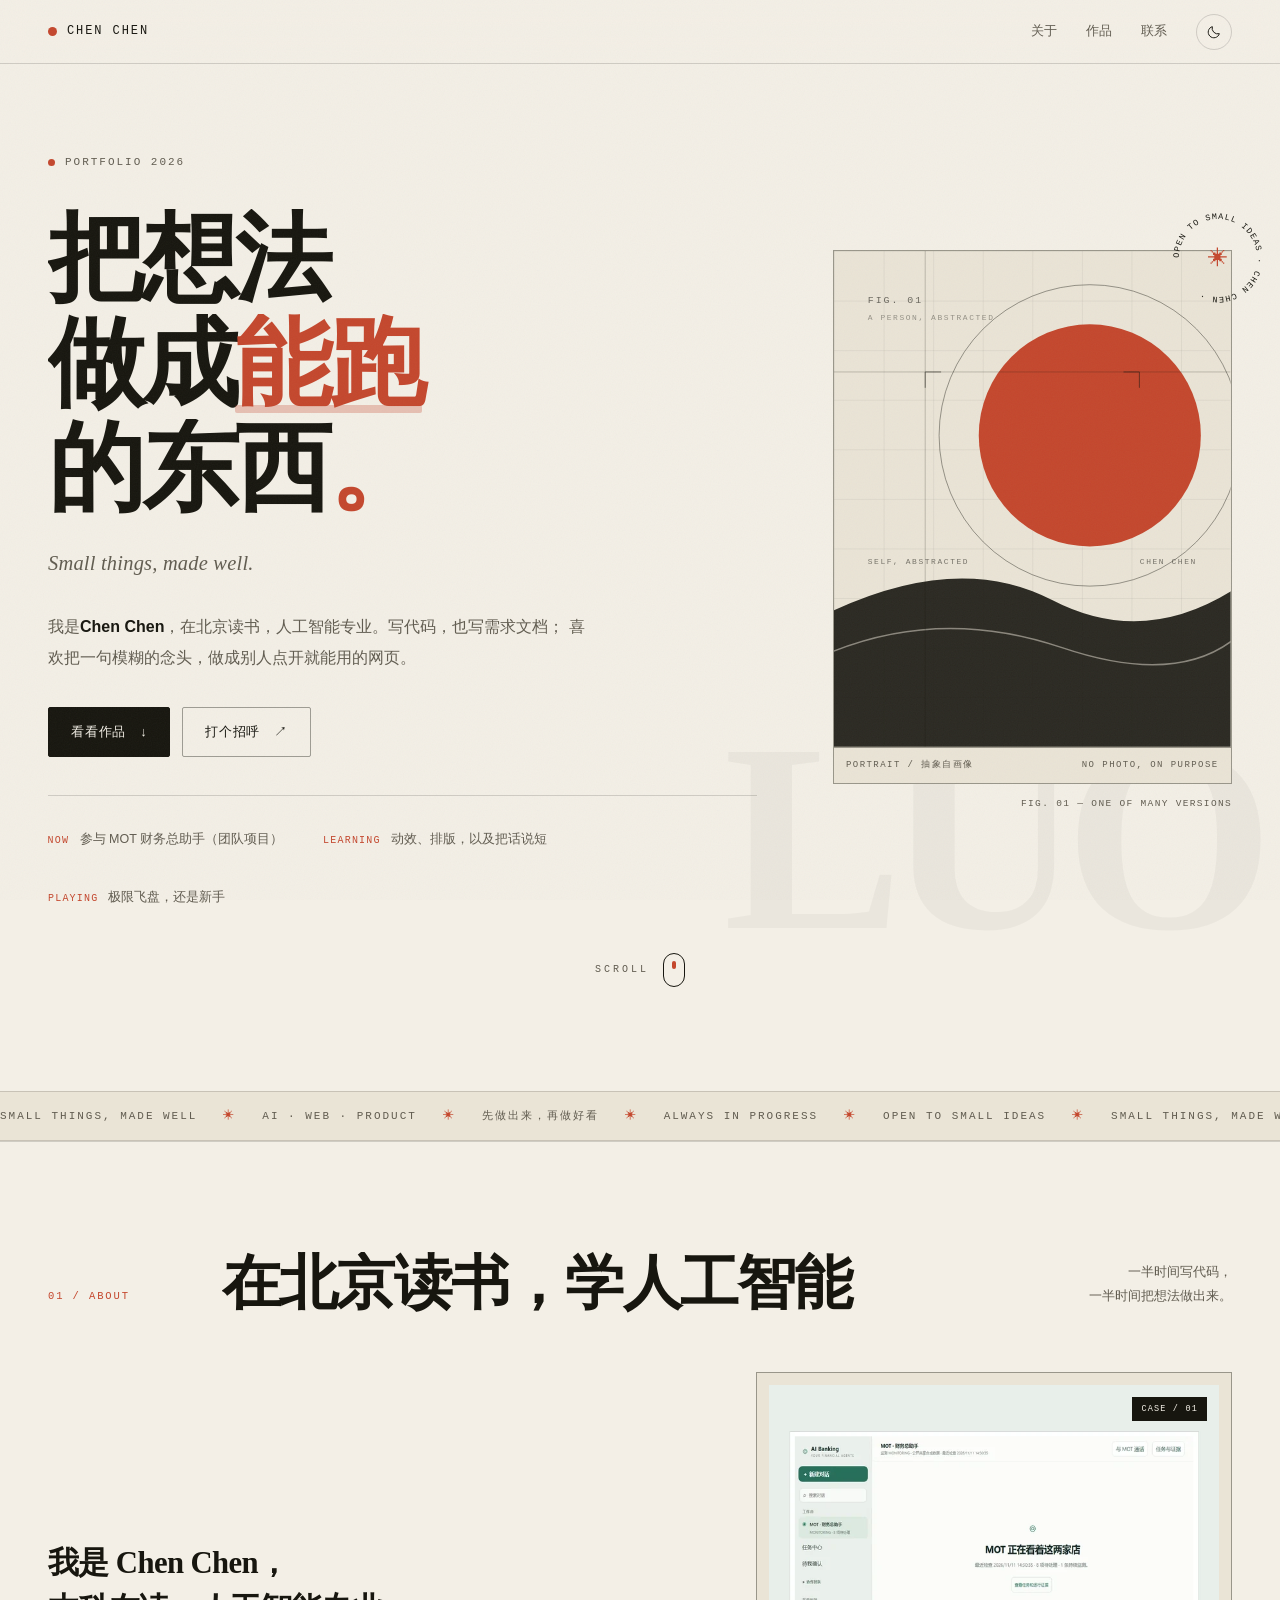
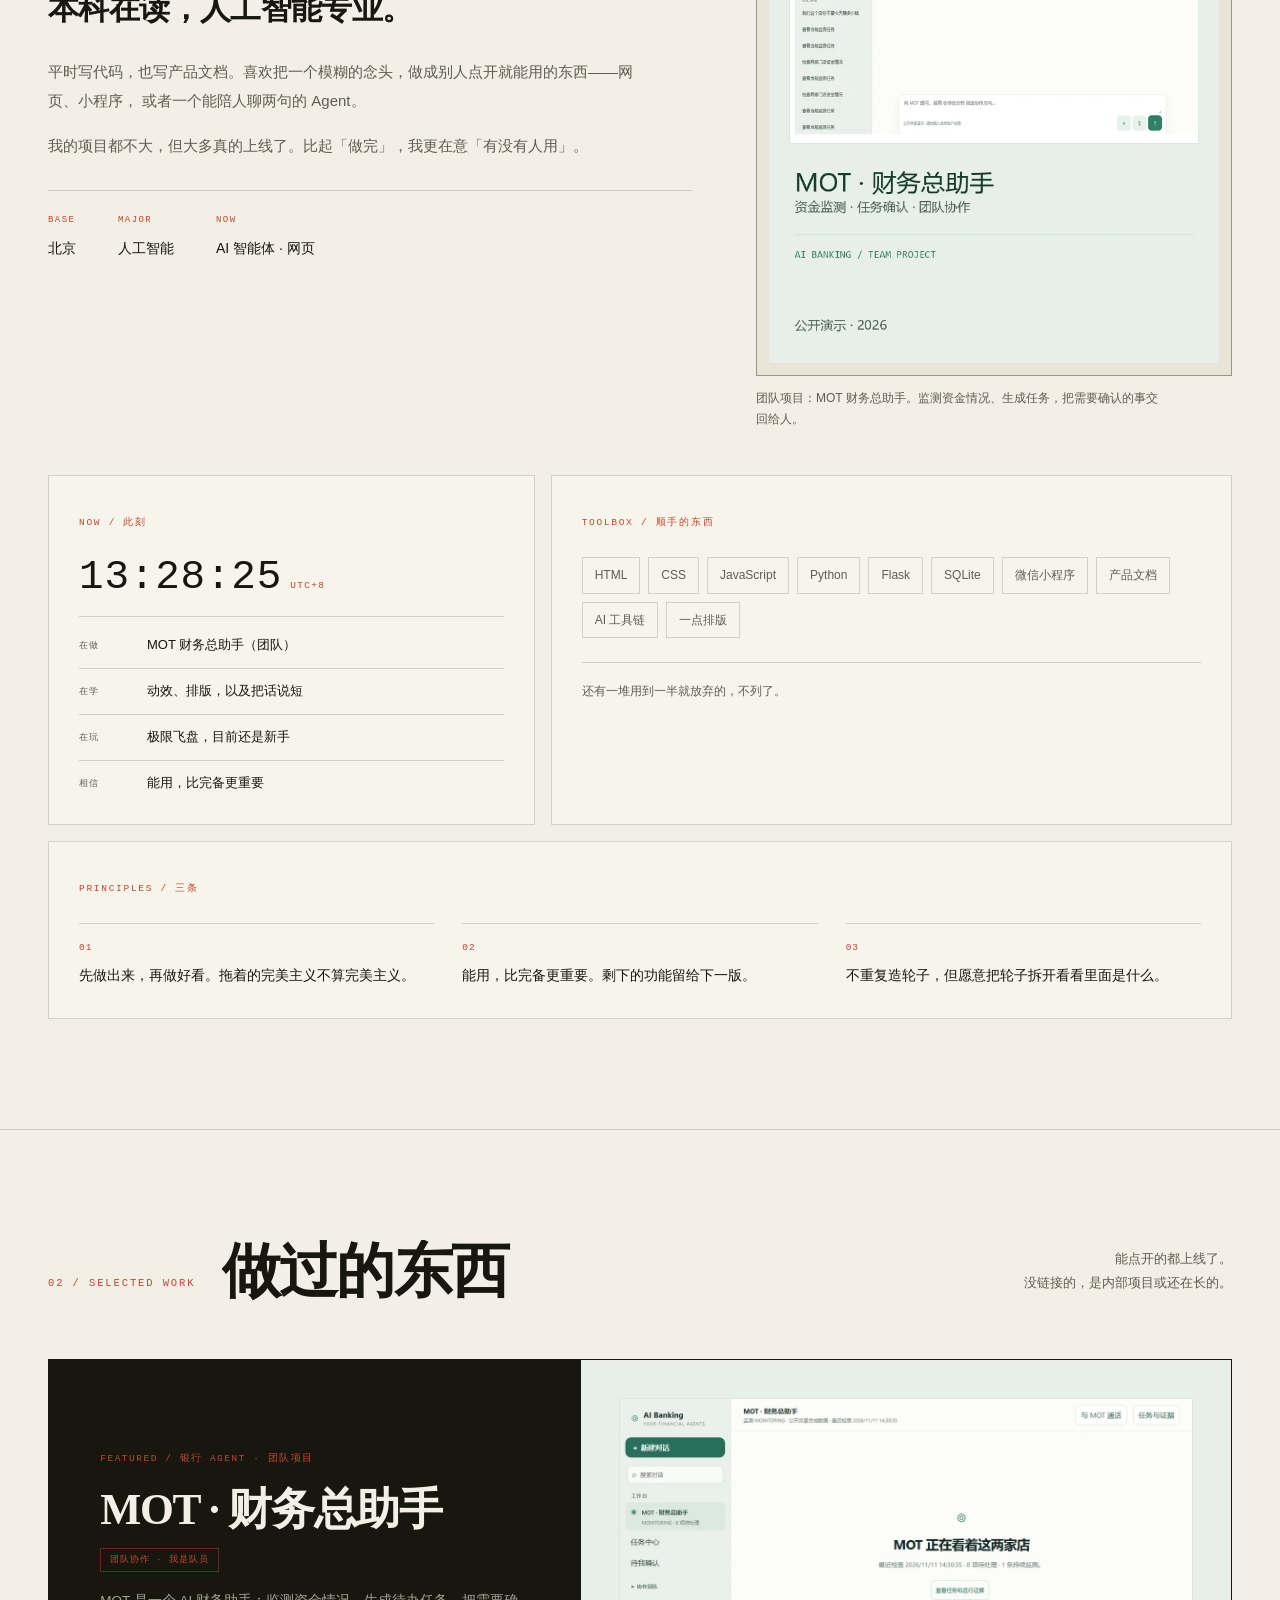
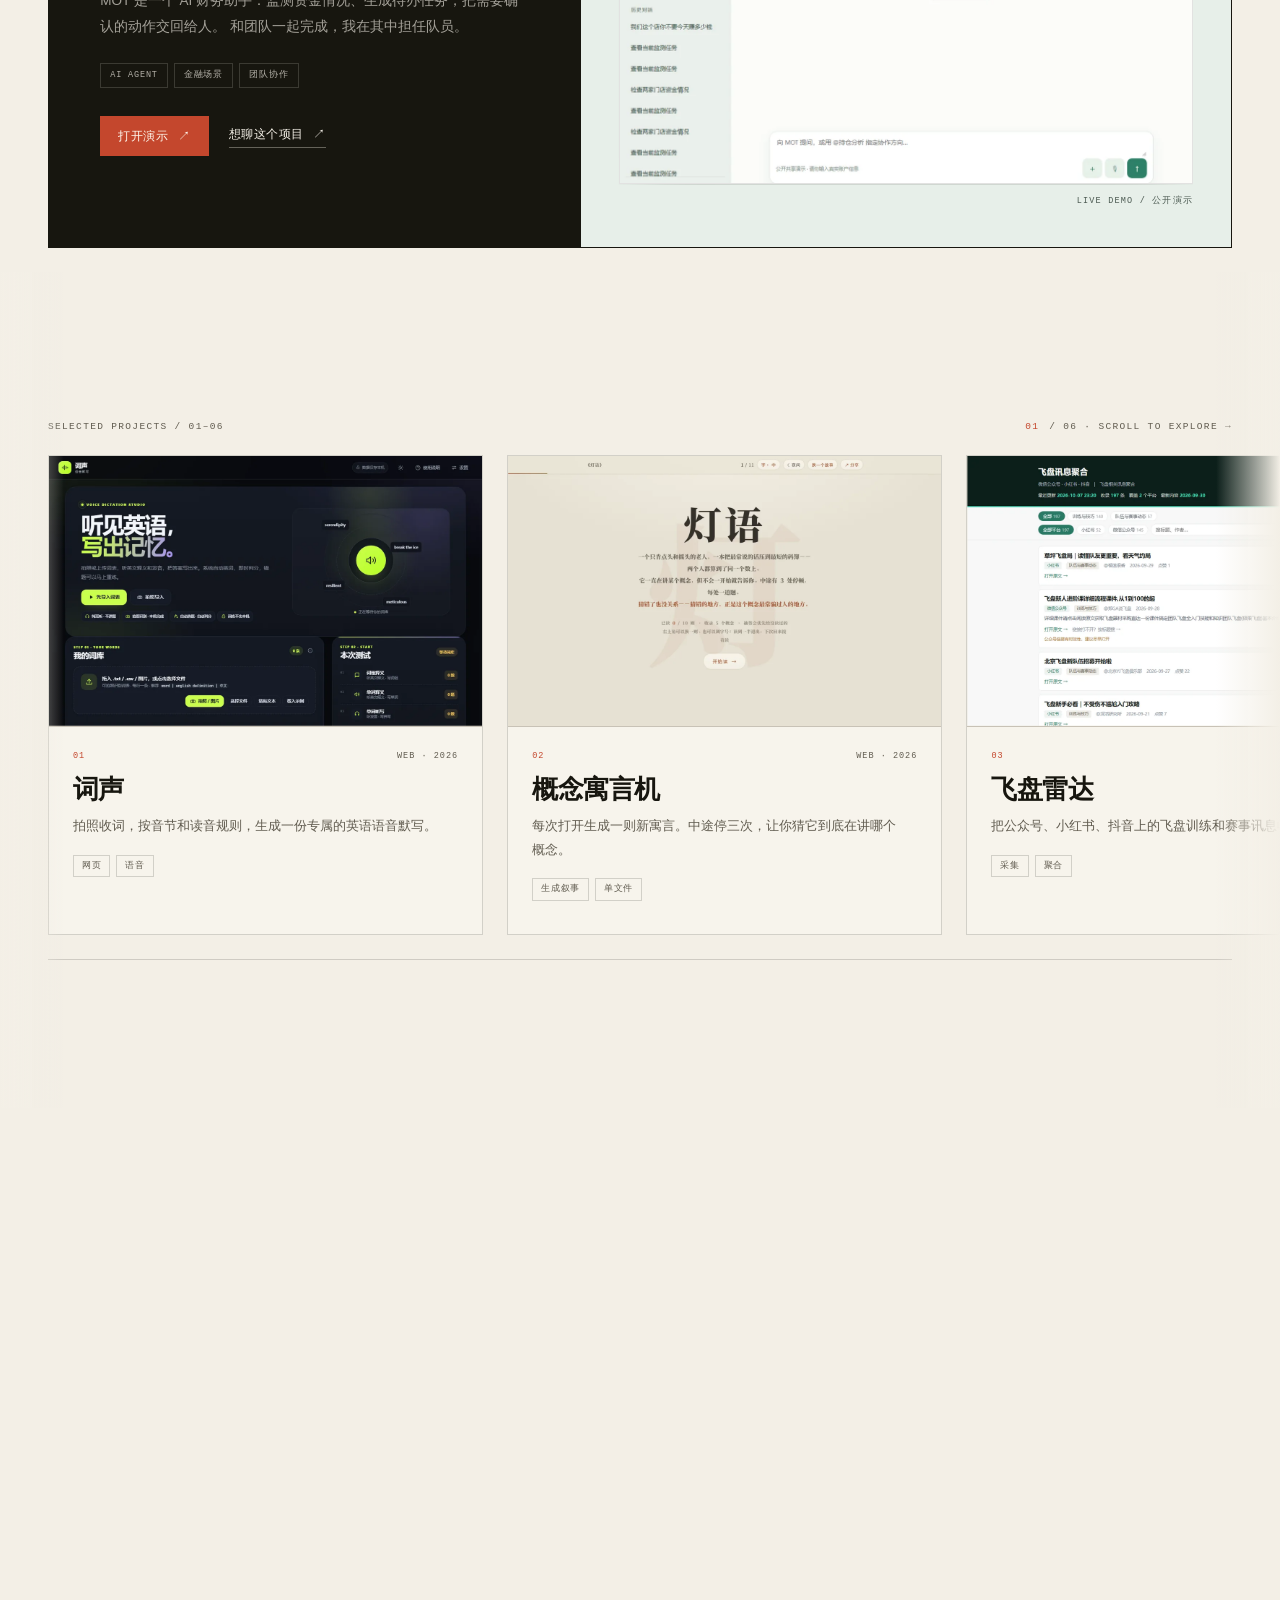
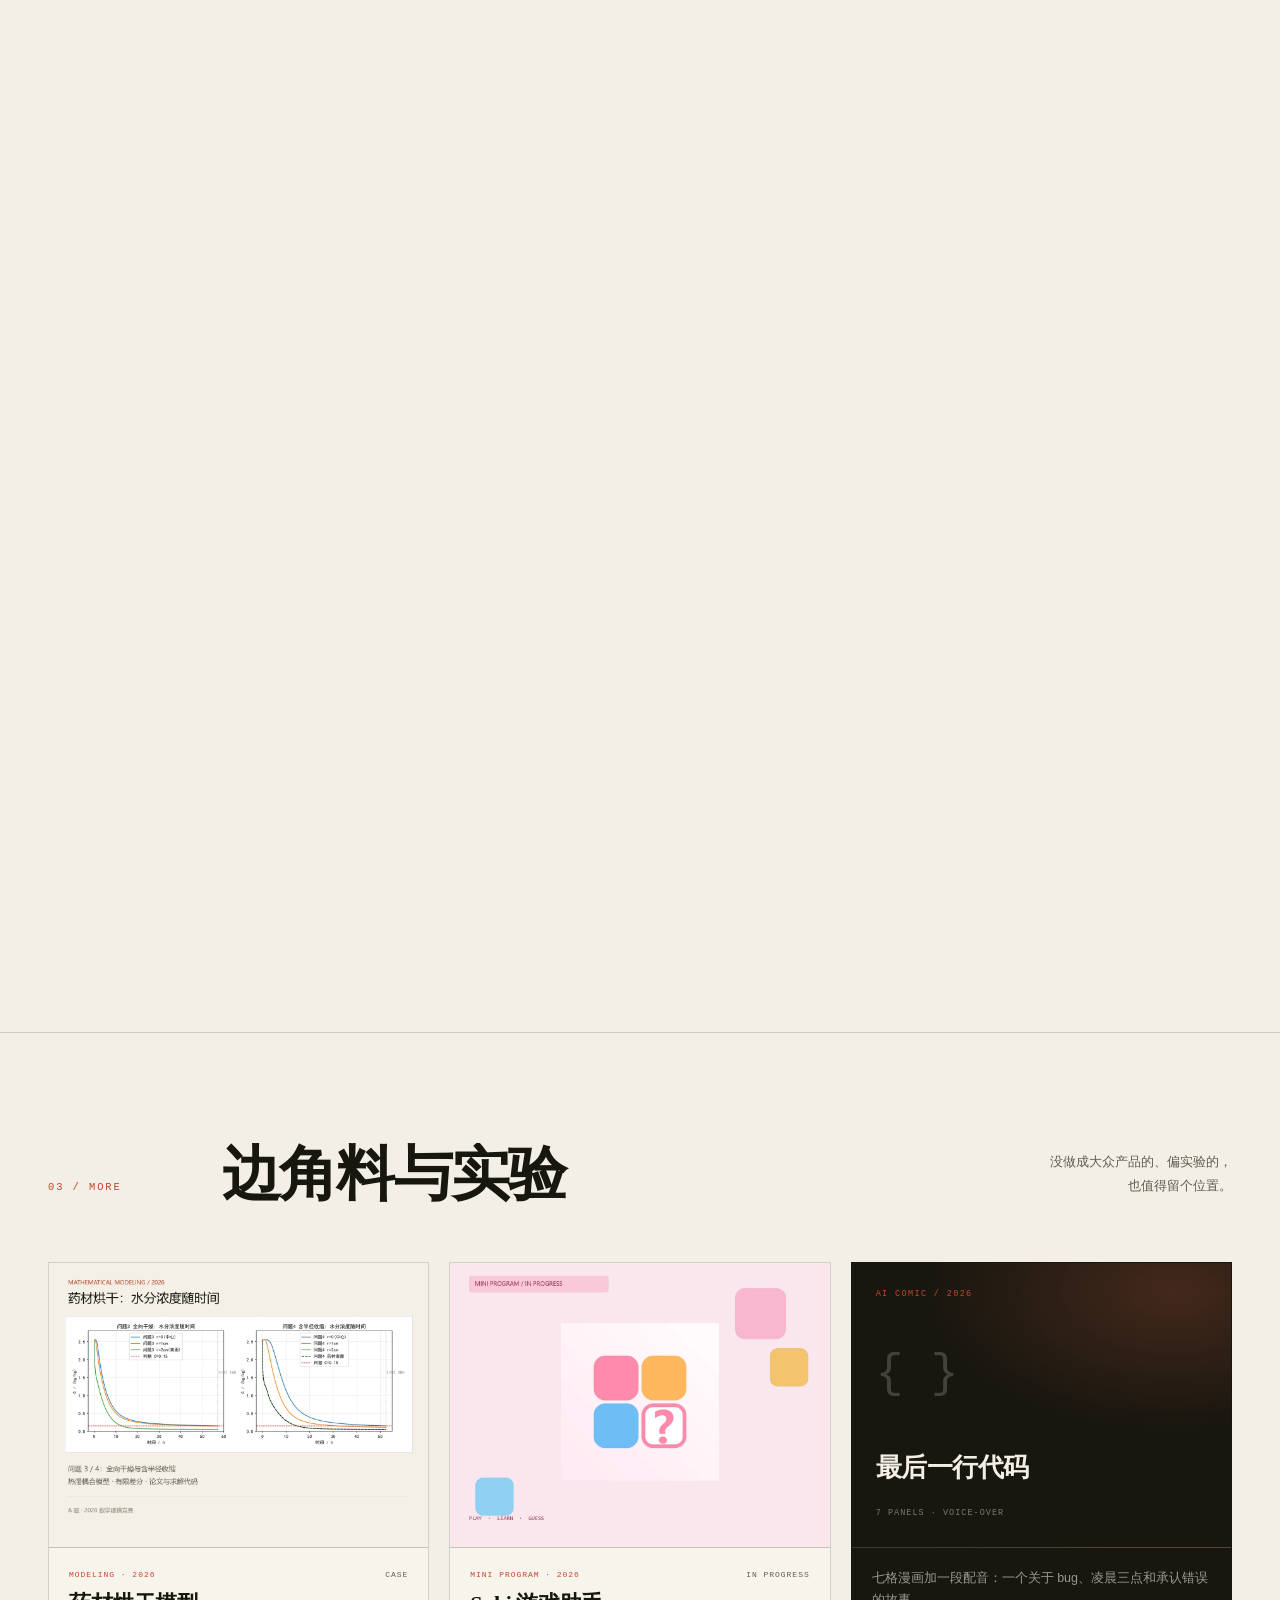
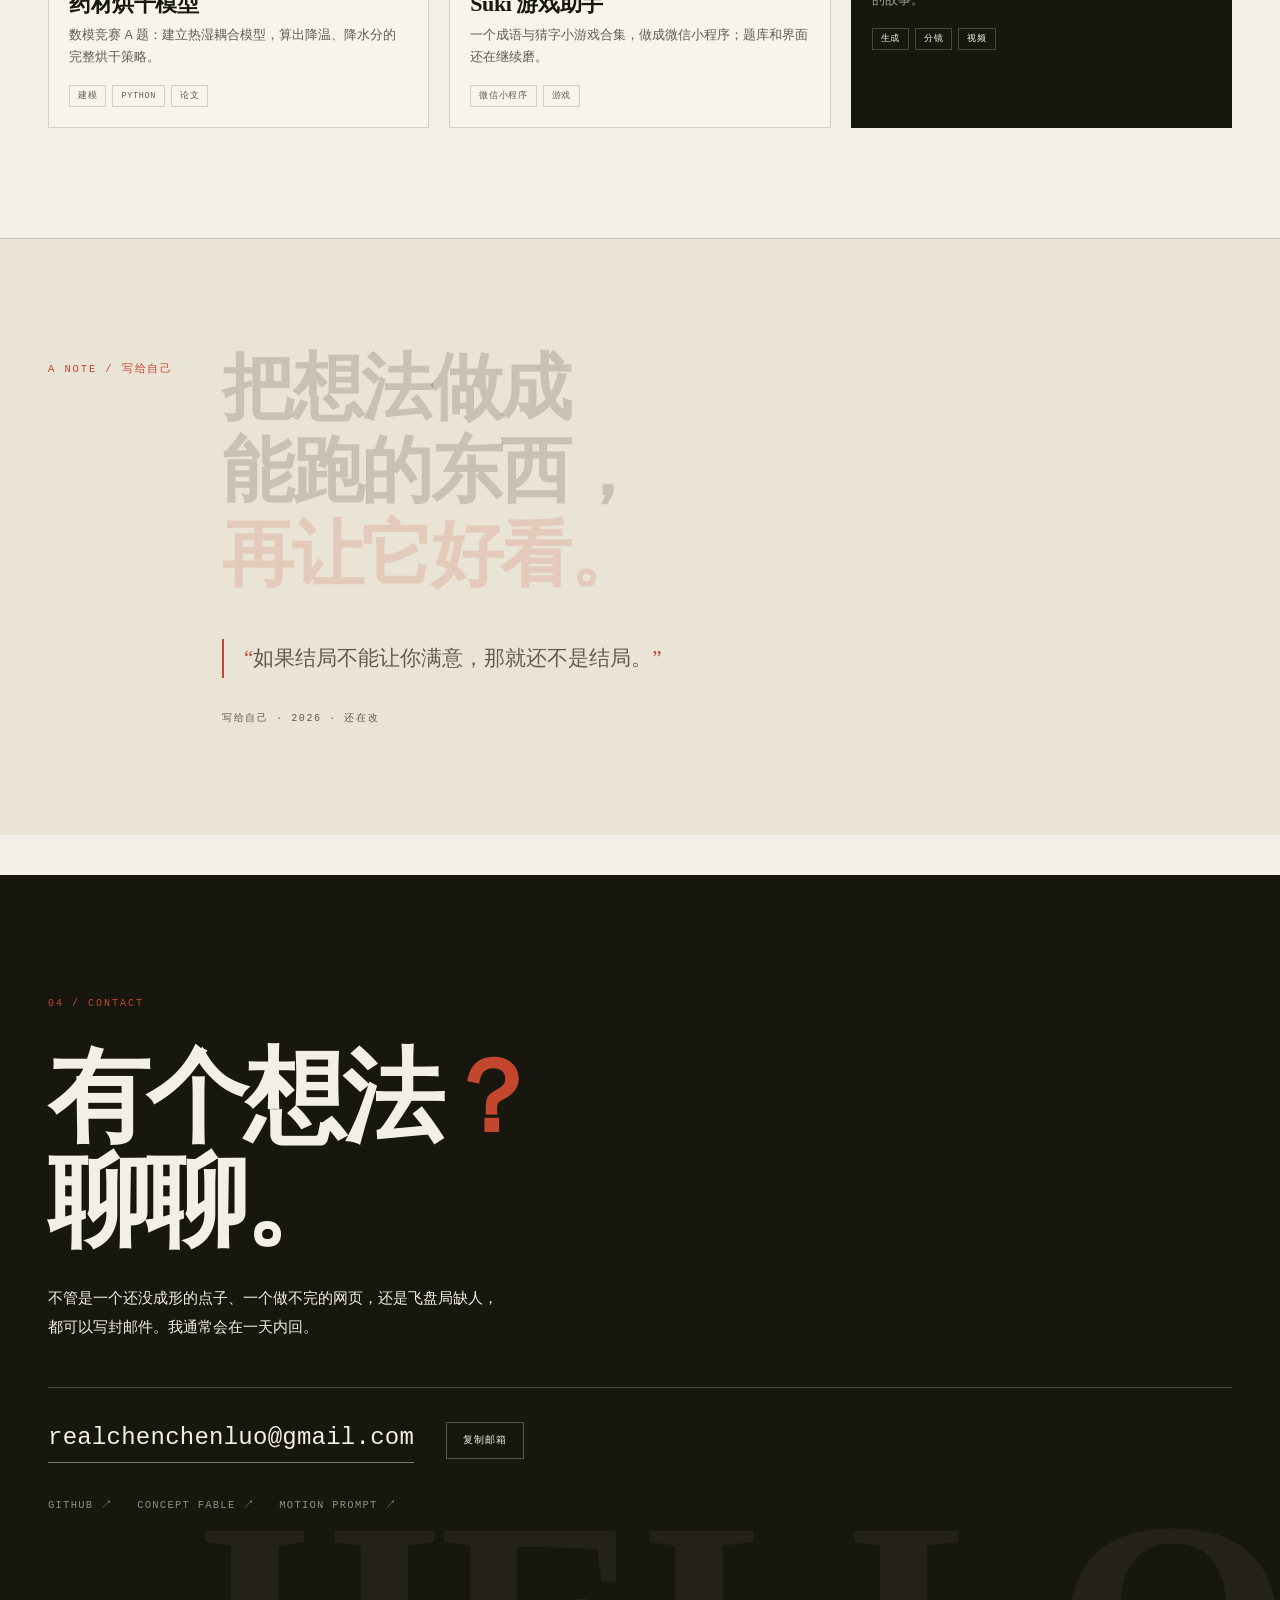
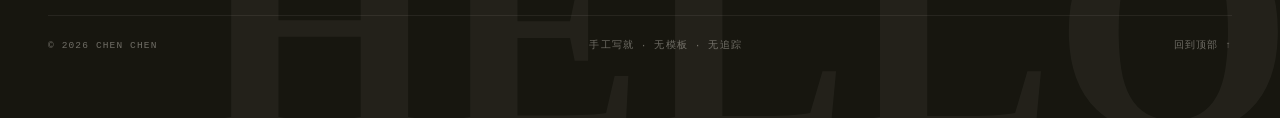
==== commit 940fbc32: "Add Signal v07 hybrid design and update major copy" ====
--- a/index.html
+++ b/index.html
@@ -4,10 +4,10 @@
 <meta charset="UTF-8">
 <meta name="viewport" content="width=device-width, initial-scale=1.0">
 <title>Chen Chen · 把想法做成能跑的东西</title>
-<meta name="description" content="Chen Chen 的个人主页：在北京学人工智能，写代码，也做点小东西。">
+<meta name="description" content="Chen Chen 的个人主页：在北京读人工智能专业，写代码，也做点小东西。">
 <meta name="author" content="Chen Chen">
 <meta property="og:title" content="Chen Chen · 把想法做成能跑的东西">
-<meta property="og:description" content="在北京学人工智能，做 AI 智能体、网页和一些小实验。">
+<meta property="og:description" content="在北京读人工智能专业，做 AI 智能体、网页和一些小实验。">
 <meta property="og:type" content="website">
 <link rel="icon" href="data:image/svg+xml,%3Csvg xmlns='http://www.w3.org/2000/svg' viewBox='0 0 64 64'%3E%3Crect width='64' height='64' fill='%2317160f'/%3E%3Ccircle cx='32' cy='32' r='15' fill='%23c4472d'/%3E%3C/svg%3E">
   <script>
@@ -1126,7 +1126,7 @@
           </h1>
           <p class="hero-en">Small things, made well.</p>
           <p class="hero-intro">
-            我是<strong>Chen Chen</strong>，在北京读书，专业是人工智能。写代码，也写需求文档；
+            我是<strong>Chen Chen</strong>，在北京读书，人工智能专业。写代码，也写需求文档；
             喜欢把一句模糊的念头，做成别人点开就能用的网页。
           </p>
           <div class="hero-actions">
@@ -1224,7 +1224,7 @@
 
       <div class="intro-grid">
         <div class="intro-copy reveal">
-          <p class="intro-lead">我是 Chen Chen，<br>本科在读，专业是人工智能。</p>
+          <p class="intro-lead">我是 Chen Chen，<br>本科在读，人工智能专业。</p>
           <p>
             平时写代码，也写产品文档。喜欢把一个模糊的念头，做成别人点开就能用的东西——网页、小程序，
             或者一个能陪人聊两句的 Agent。
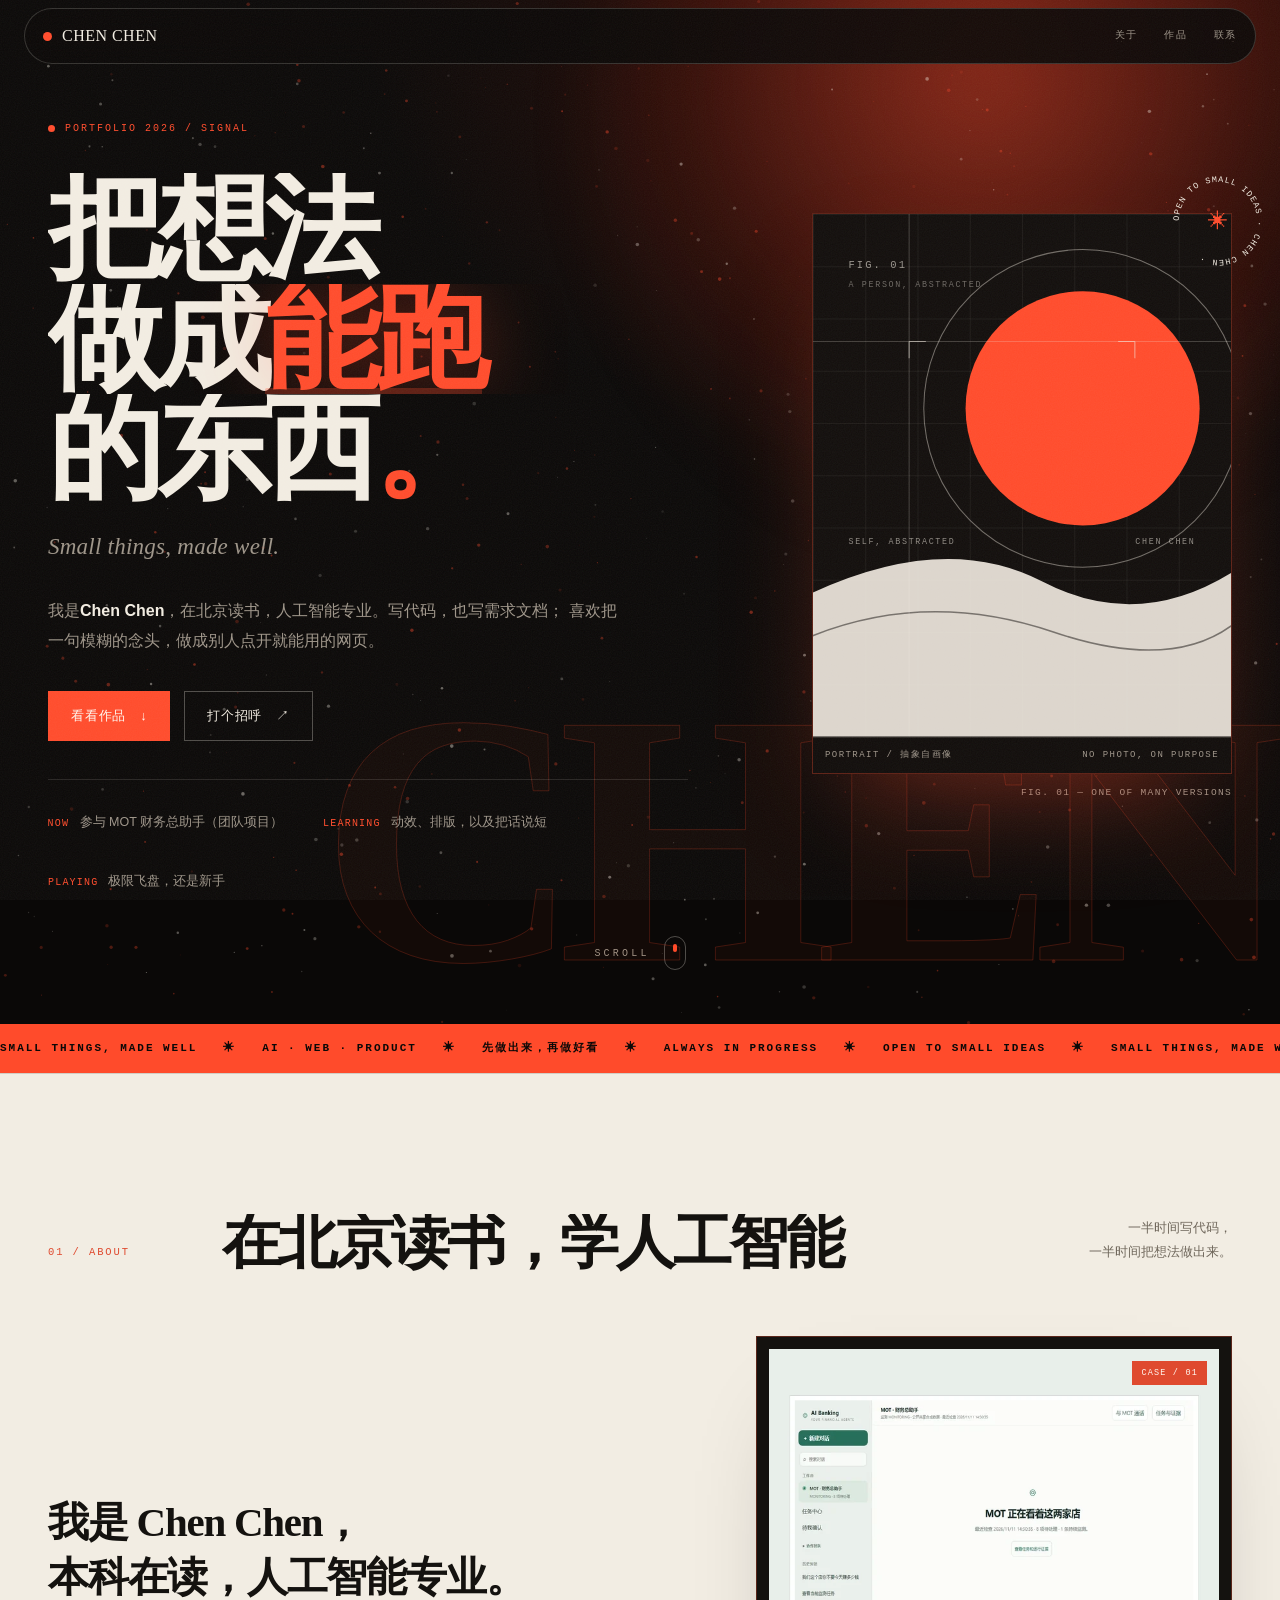
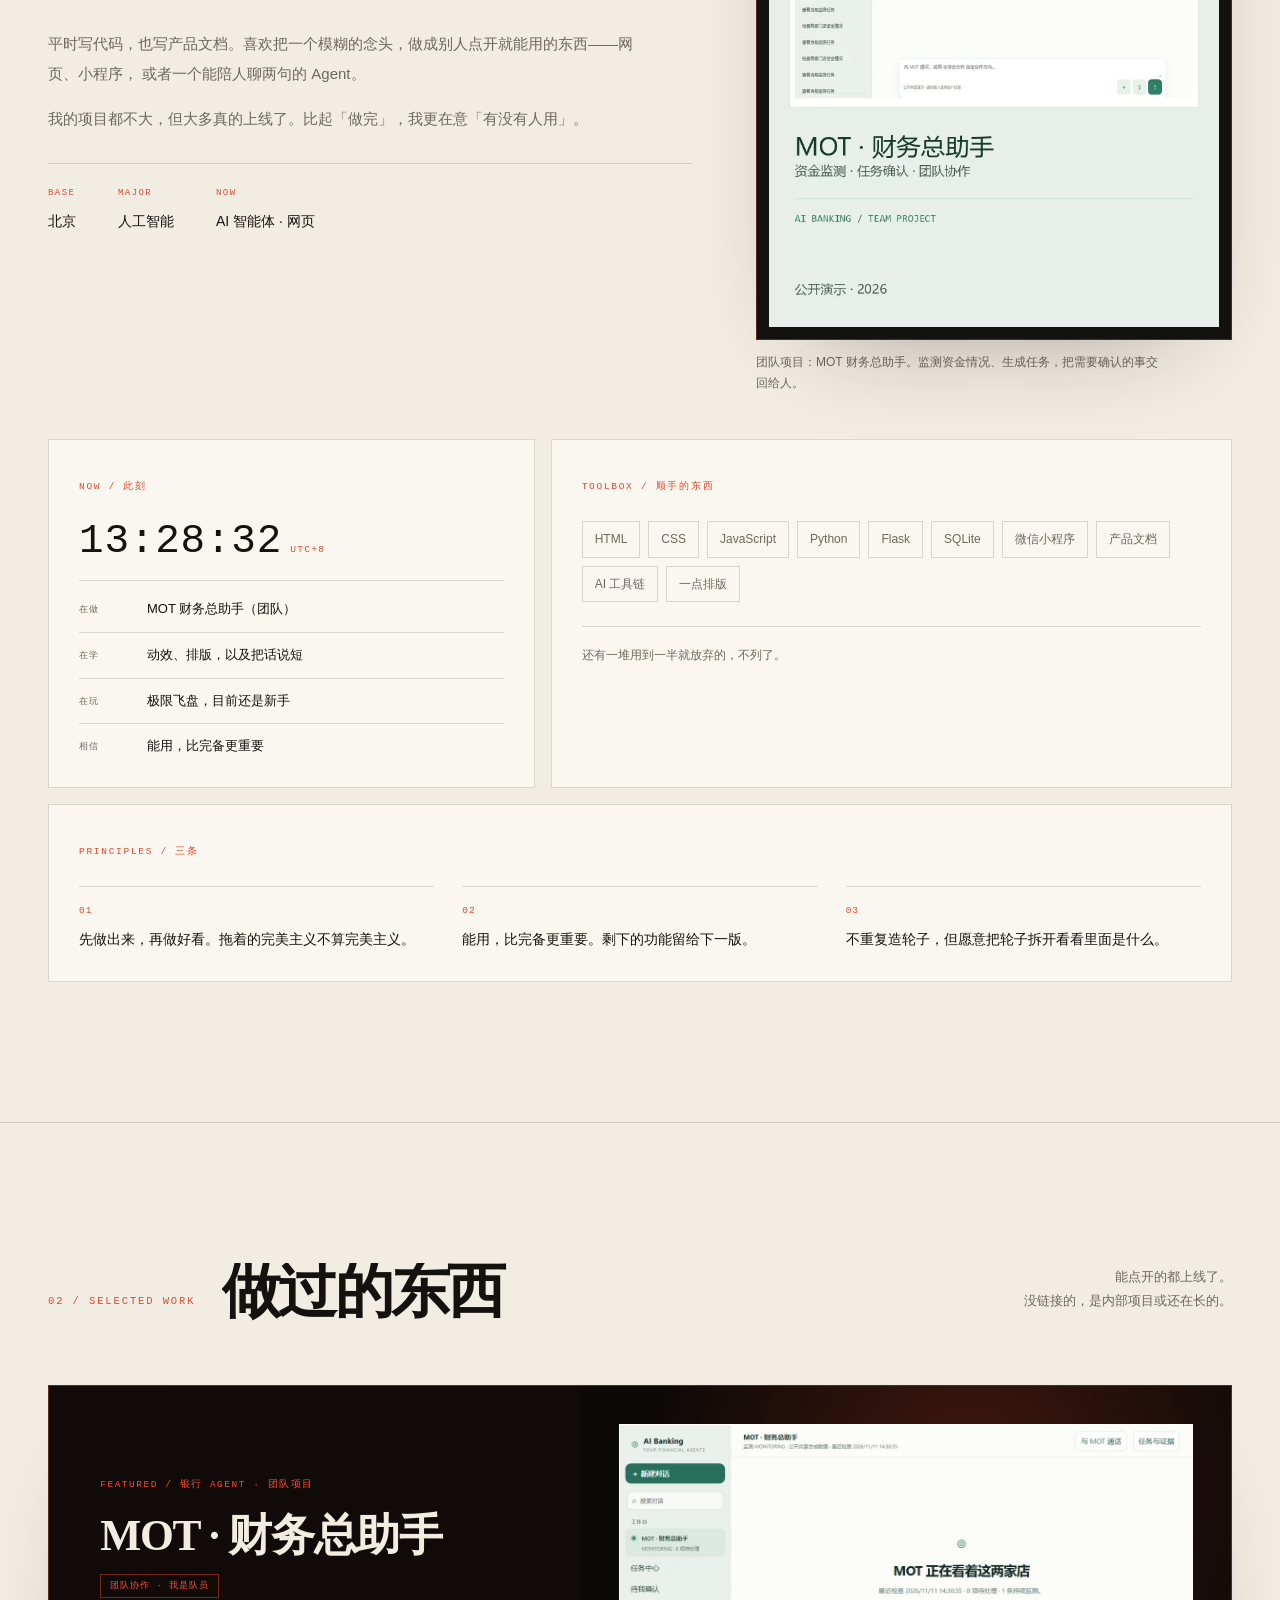
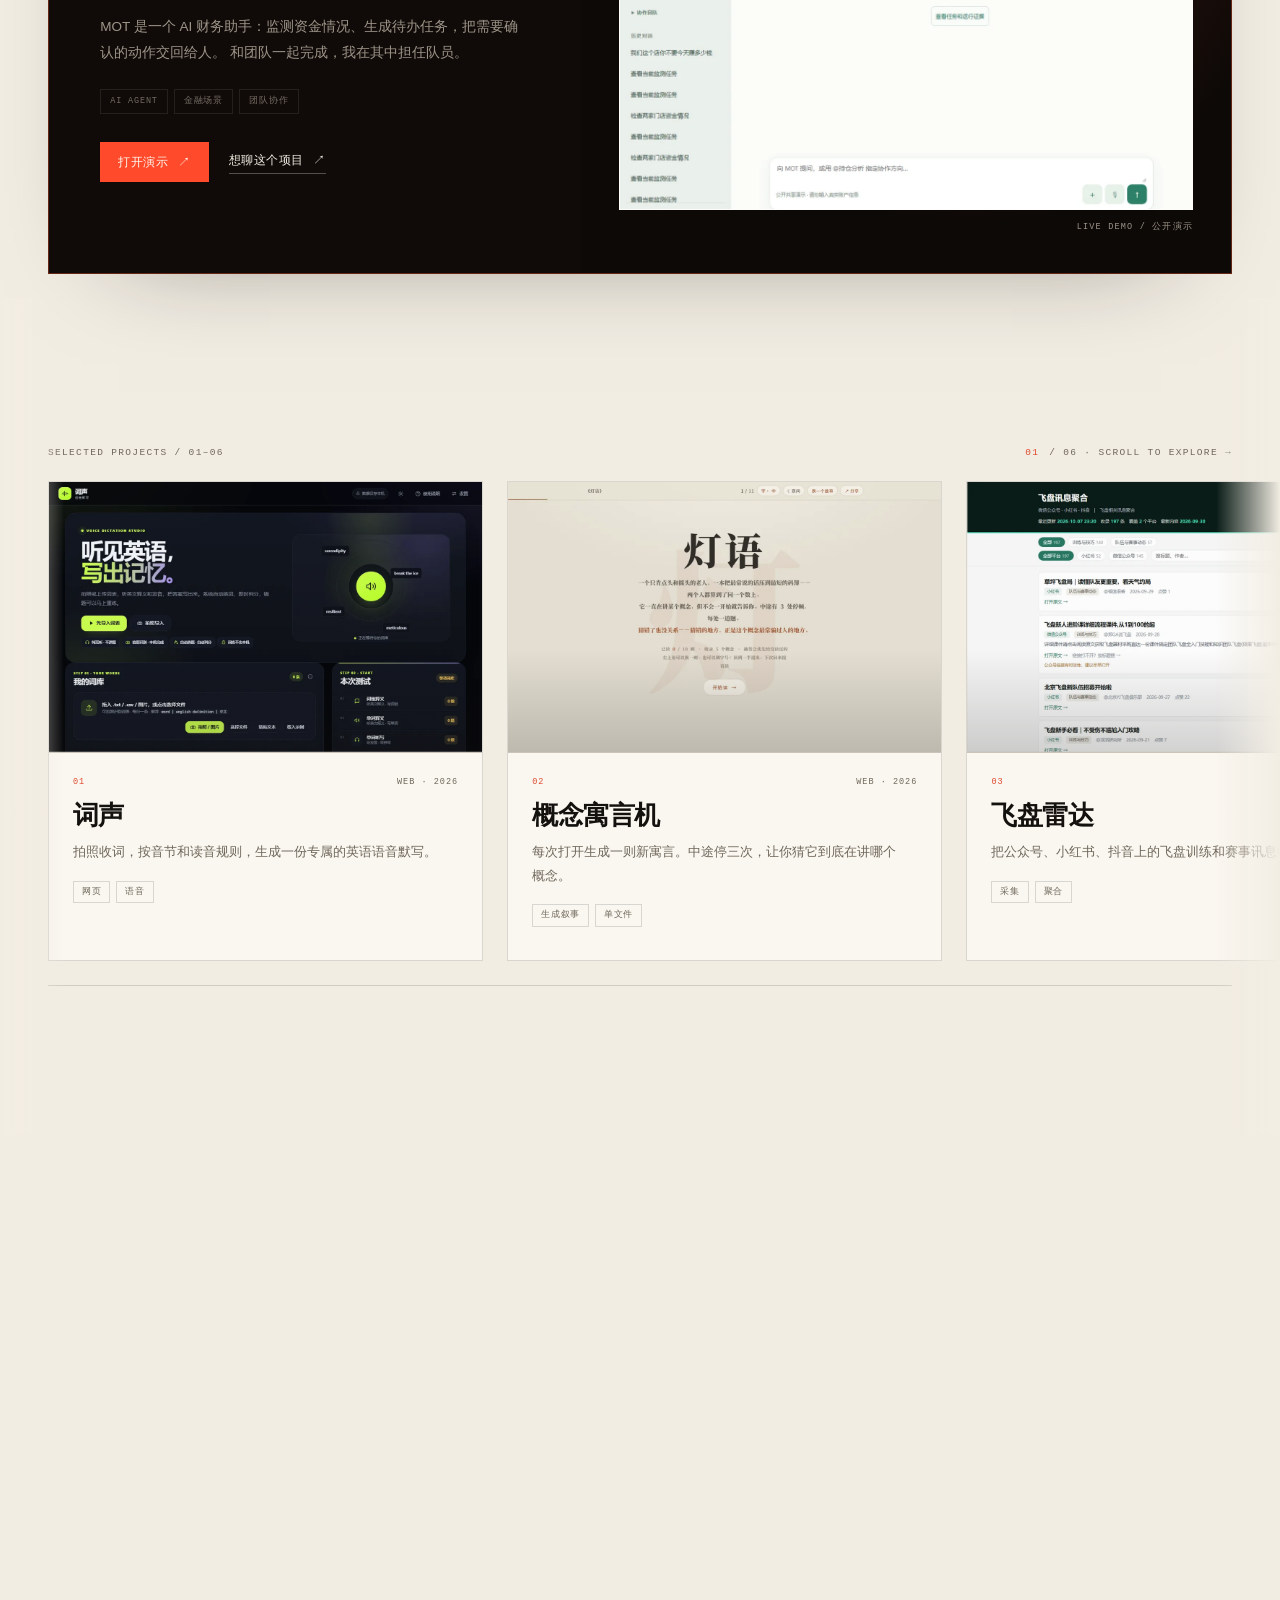
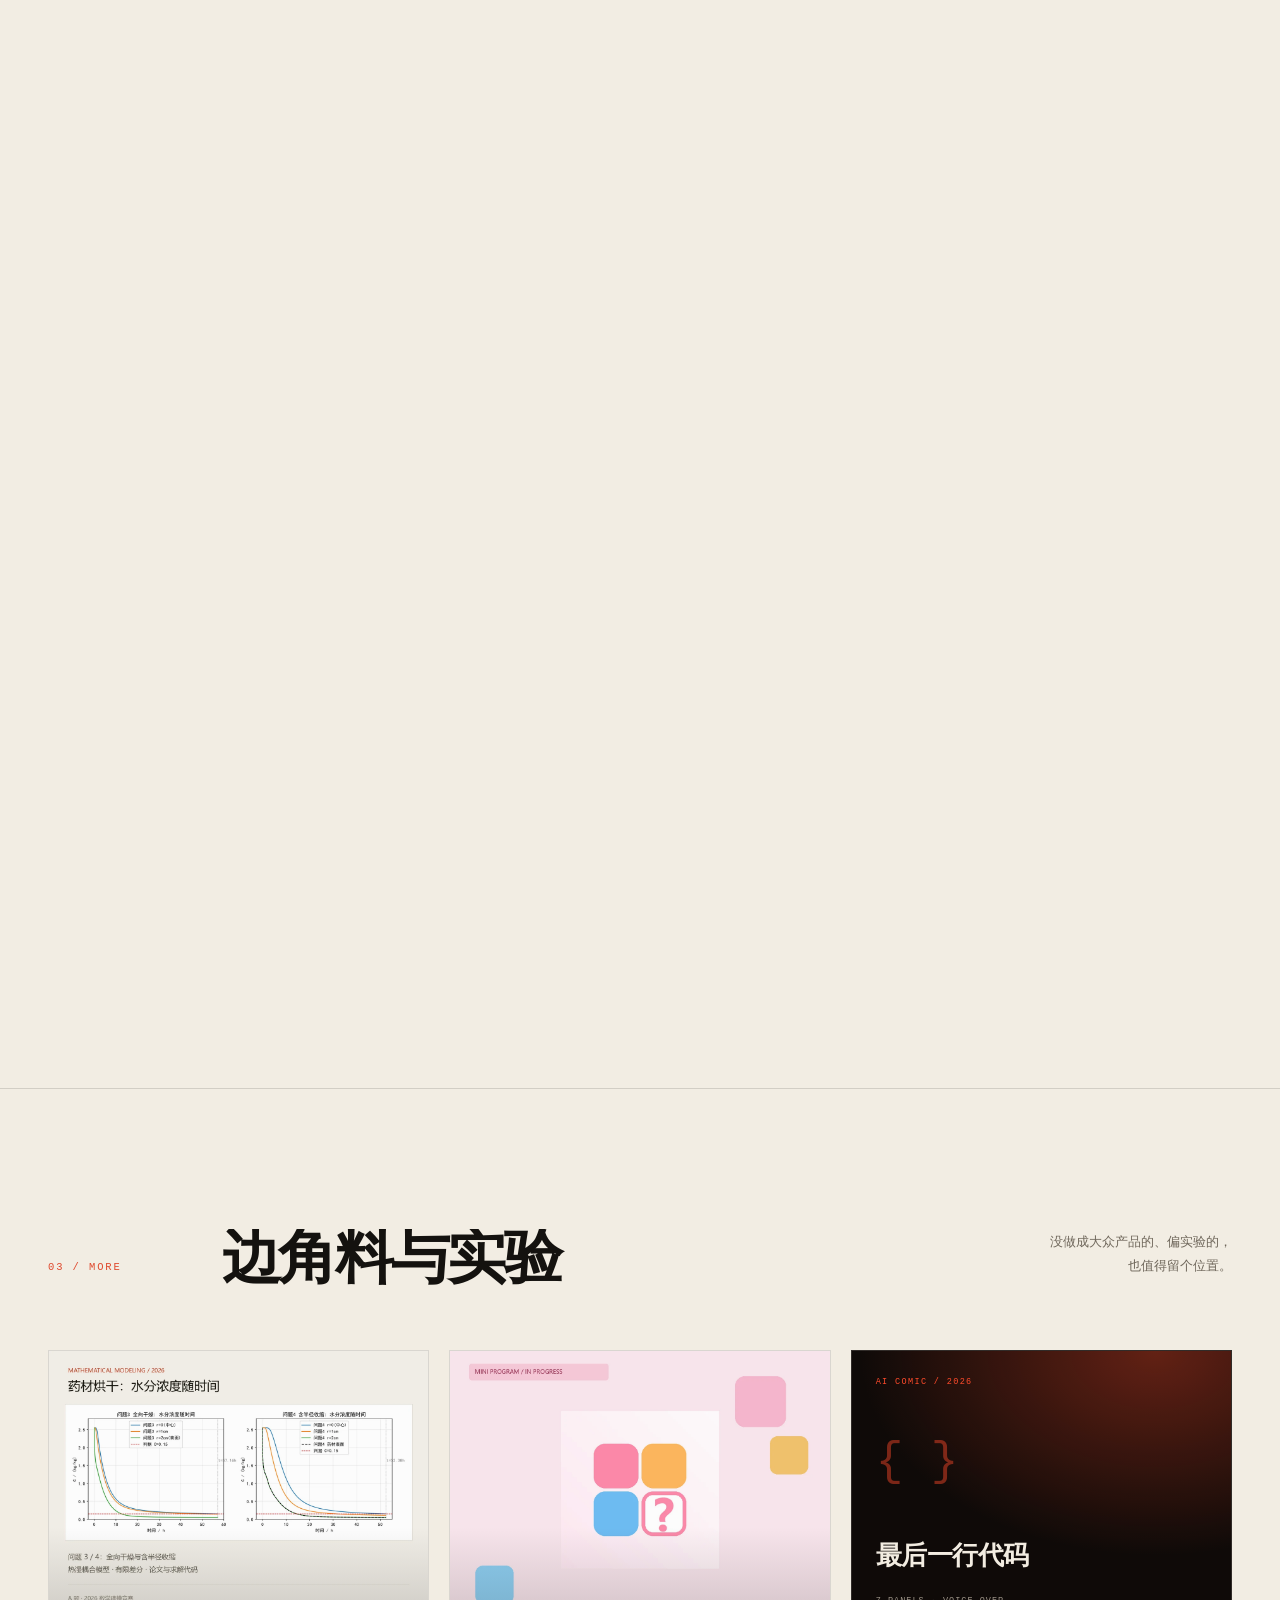
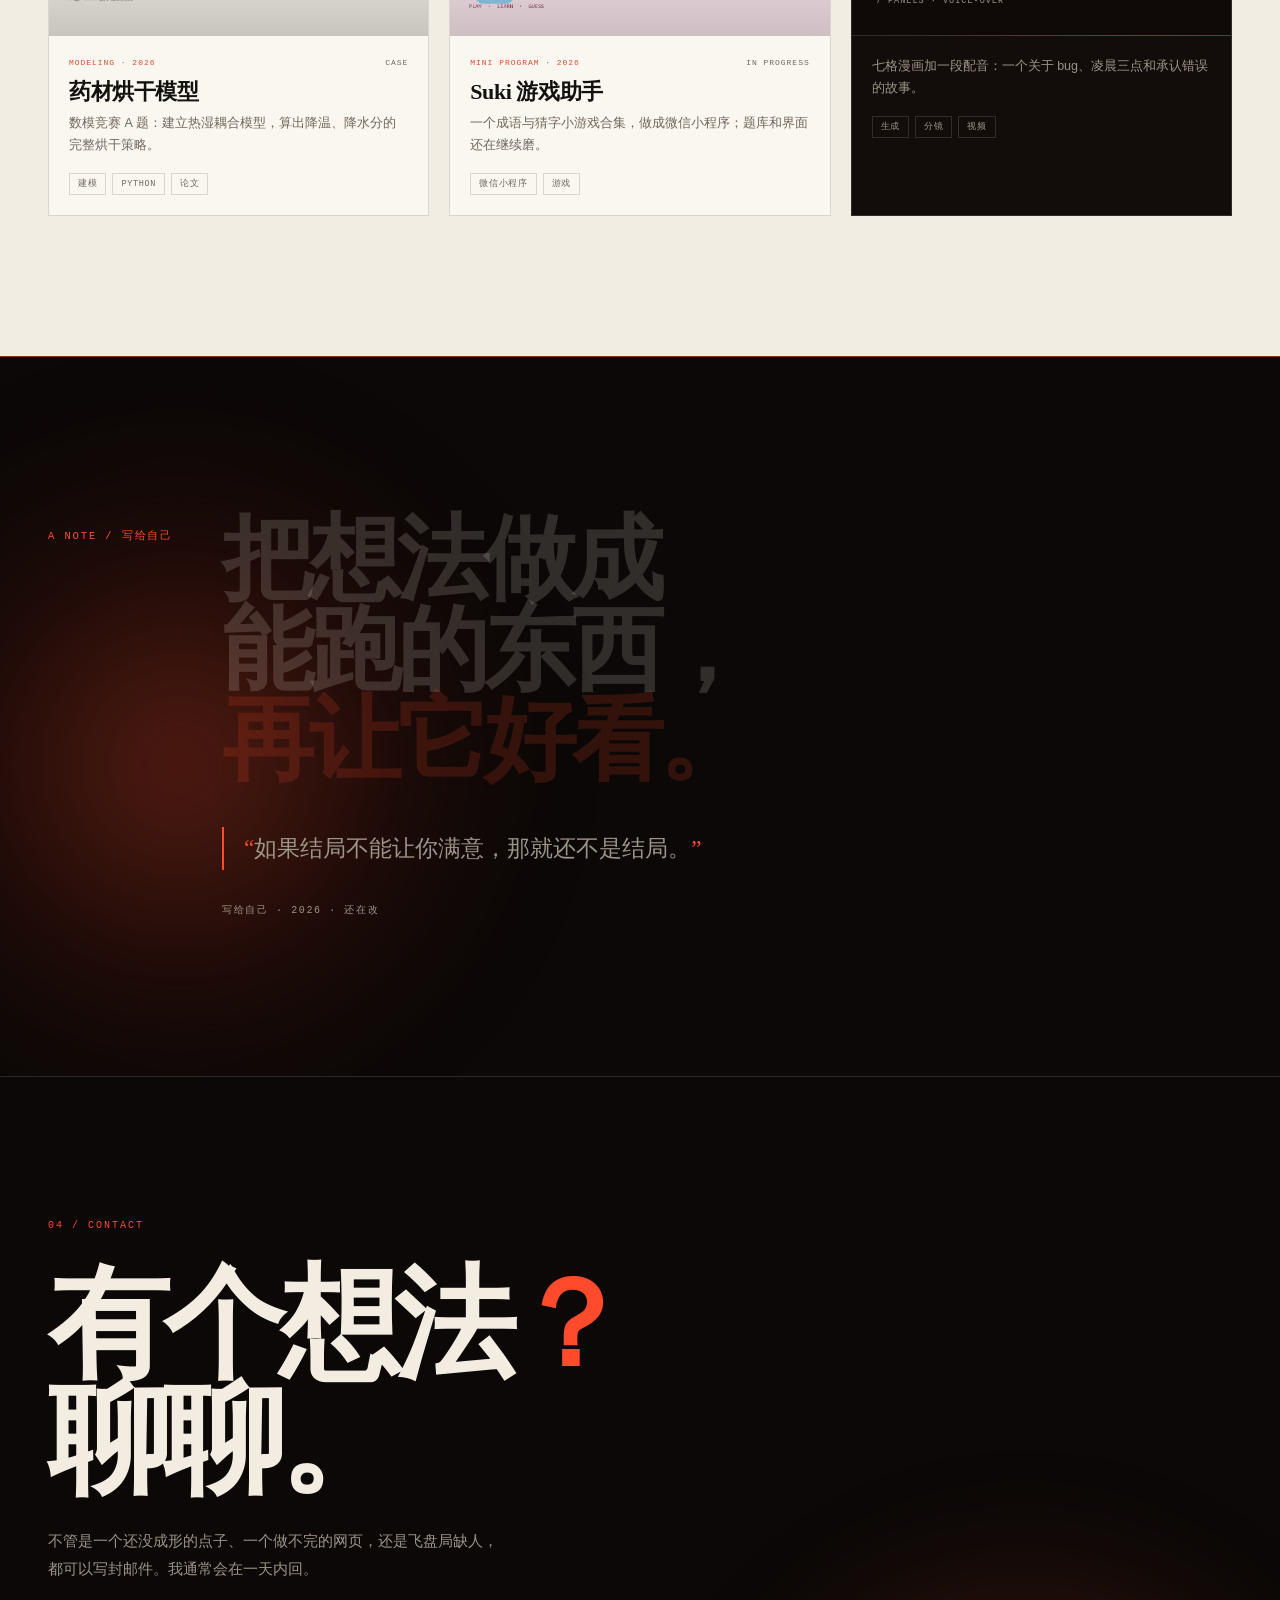
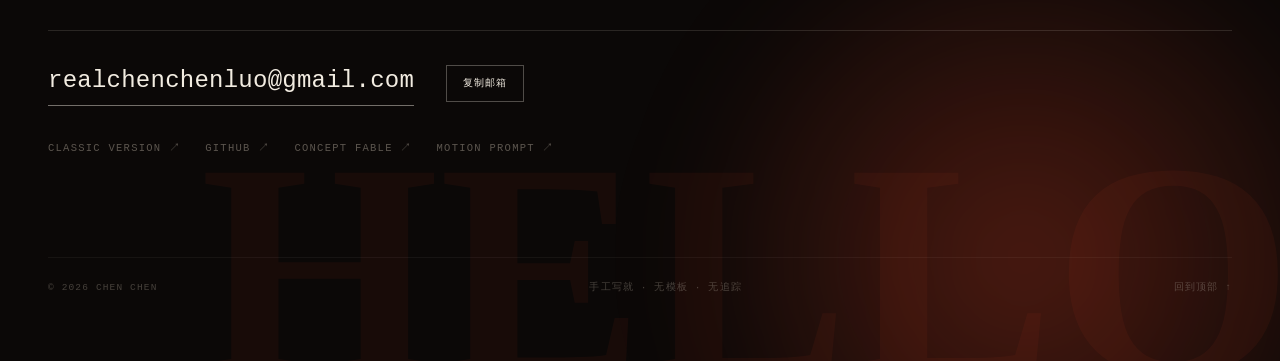
==== commit 6afb7f21: "Promote Signal version to root, archive paper version" ====
--- a/index.html
+++ b/index.html
@@ -1,8 +1,9 @@
 <!DOCTYPE html>
-<html lang="zh-CN" data-theme="light">
+<html lang="zh-CN" data-theme="dark">
 <head>
 <meta charset="UTF-8">
 <meta name="viewport" content="width=device-width, initial-scale=1.0">
+<meta name="theme-color" content="#0a0807">
 <title>Chen Chen · 把想法做成能跑的东西</title>
 <meta name="description" content="Chen Chen 的个人主页：在北京读人工智能专业，写代码，也做点小东西。">
 <meta name="author" content="Chen Chen">
@@ -11,14 +12,8 @@
 <meta property="og:type" content="website">
 <link rel="icon" href="data:image/svg+xml,%3Csvg xmlns='http://www.w3.org/2000/svg' viewBox='0 0 64 64'%3E%3Crect width='64' height='64' fill='%2317160f'/%3E%3Ccircle cx='32' cy='32' r='15' fill='%23c4472d'/%3E%3C/svg%3E">
   <script>
-  (function () {
-    document.documentElement.classList.add('js');
-    try {
-      var t = localStorage.getItem('theme');
-      if (!t) t = window.matchMedia('(prefers-color-scheme: dark)').matches ? 'dark' : 'light';
-      document.documentElement.setAttribute('data-theme', t);
-    } catch (e) {}
-  })();
+  document.documentElement.classList.add('js');
+  document.documentElement.setAttribute('data-theme', 'dark');
 </script>
 <style>
   :root {
@@ -1085,9 +1080,22 @@
     .work-track .project-card { width: auto; min-height: 0; }
   }
 </style>
+  <link rel="stylesheet" href="signal.css">
 </head>
 <body id="top">
 <a class="skip" href="#main">跳到正文</a>
+<div class="preloader" id="preloader" aria-hidden="true">
+  <div class="preloader-inner">
+    <div class="preloader-top">
+      <div>
+        <span class="preloader-brand">CHEN CHEN</span>
+        <span class="preloader-meta">Portfolio 2026 / Signal</span>
+      </div>
+      <span class="preloader-count" id="preloaderCount">00</span>
+    </div>
+    <div class="preloader-track"><i id="preloaderBar"></i></div>
+  </div>
+</div>
 <div class="progress" aria-hidden="true"><span id="progressBar"></span></div>
 
 <header class="site-head">
@@ -1097,9 +1105,9 @@
       <span class="brand-en">CHEN CHEN</span>
     </a>
     <nav class="head-nav" aria-label="主导航">
-      <a href="#about">关于</a>
-      <a href="#work">作品</a>
-      <a href="#contact">联系</a>
+      <a href="#about" class="nav-roll"><span>关于</span><span aria-hidden="true">关于</span></a>
+      <a href="#work" class="nav-roll"><span>作品</span><span aria-hidden="true">作品</span></a>
+      <a href="#contact" class="nav-roll"><span>联系</span><span aria-hidden="true">联系</span></a>
       <button class="theme-btn" id="themeBtn" type="button" aria-label="切换深浅配色">
         <svg class="icon-moon" viewBox="0 0 24 24" fill="none" stroke="currentColor" stroke-width="1.5" aria-hidden="true">
           <path d="M20 14.5A8.5 8.5 0 0 1 9.5 4a8.5 8.5 0 1 0 10.5 10.5Z"/>
@@ -1115,10 +1123,11 @@
 
 <main id="main">
   <section class="hero" aria-labelledby="hero-title">
+    <canvas id="heroCanvas" class="hero-canvas" aria-hidden="true"></canvas>
     <div class="wrap">
       <div class="hero-grid">
         <div class="hero-copy">
-          <p class="kicker"><span class="live-dot" aria-hidden="true"></span> Portfolio 2026</p>
+          <p class="kicker"><span class="live-dot" aria-hidden="true"></span> Portfolio 2026 / Signal</p>
           <h1 class="hero-title" id="hero-title">
             <span class="line"><span>把想法</span></span>
             <span class="line"><span>做成<span class="mark">能跑</span></span></span>
@@ -1126,7 +1135,7 @@
           </h1>
           <p class="hero-en">Small things, made well.</p>
           <p class="hero-intro">
-            我是<strong>Chen Chen</strong>，在北京读书，人工智能专业。写代码，也写需求文档；
+            我是<strong>Chen Chen</strong>，在北京读书，<span class="nw">人工智能专业</span>。写代码，也写需求文档；
             喜欢把一句模糊的念头，做成别人点开就能用的网页。
           </p>
           <div class="hero-actions">
@@ -1187,7 +1196,7 @@
           <p class="figure-note">FIG. 01 — ONE OF MANY VERSIONS</p>
         </div>
       </div>
-      <div class="hero-watermark" aria-hidden="true">LUO</div>
+      <div class="hero-watermark" aria-hidden="true">CHEN</div>
     </div>
     <div class="scroll-cue" aria-hidden="true">
       <span class="cue-word">Scroll</span>
@@ -1214,7 +1223,7 @@
     </div>
   </div>
 
-  <section class="section" id="about" aria-labelledby="about-title">
+  <section class="section section-light" id="about" aria-labelledby="about-title">
     <div class="wrap">
       <div class="section-head reveal">
         <span class="section-index">01 / About</span>
@@ -1224,7 +1233,7 @@
 
       <div class="intro-grid">
         <div class="intro-copy reveal">
-          <p class="intro-lead">我是 Chen Chen，<br>本科在读，人工智能专业。</p>
+          <p class="intro-lead">我是 Chen Chen，<br>本科在读，<span class="nw">人工智能专业</span>。</p>
           <p>
             平时写代码，也写产品文档。喜欢把一个模糊的念头，做成别人点开就能用的东西——网页、小程序，
             或者一个能陪人聊两句的 Agent。
@@ -1291,7 +1300,7 @@
     </div>
   </section>
 
-  <section class="section" id="work" aria-labelledby="work-title">
+  <section class="section section-light" id="work" aria-labelledby="work-title">
     <div class="wrap">
       <div class="section-head reveal">
         <span class="section-index">02 / Selected Work</span>
@@ -1414,7 +1423,7 @@
     </div>
   </section>
 
-  <section class="section" id="experiments" aria-labelledby="experiments-title">
+  <section class="section section-light" id="experiments" aria-labelledby="experiments-title">
     <div class="wrap">
       <div class="section-head reveal">
         <span class="section-index">03 / More</span>
@@ -1493,6 +1502,7 @@
         <button class="copy-btn" id="copyEmail" type="button" data-magnetic>复制邮箱</button>
       </div>
       <div class="contact-links reveal">
+        <a href="classic/index.html">Classic version ↗</a>
         <a href="https://github.com/realchenchenluo" target="_blank" rel="noopener">GitHub ↗</a>
         <a href="https://realchenchenluo.github.io/concept-fable/" target="_blank" rel="noopener">Concept Fable ↗</a>
         <a href="https://showheyohtaki.github.io/motion-prompt/" target="_blank" rel="noopener">Motion Prompt ↗</a>
@@ -1507,7 +1517,7 @@
   </section>
 </main>
 
-<div class="cursor" id="cursor" aria-hidden="true"></div>
+<div class="cursor" id="cursor" aria-hidden="true"><span class="cursor-label" id="cursorLabel"></span></div>
 <div class="toast" id="toast" role="status" aria-live="polite">邮箱已复制</div>
 
 <script>
@@ -1904,5 +1914,186 @@
   });
 })();
 </script>
+<script>
+(function () {
+  "use strict";
+  var reduce = window.matchMedia("(prefers-reduced-motion: reduce)").matches;
+
+  /* ---------- preloader ---------- */
+  var pre = document.getElementById("preloader");
+  if (pre) {
+    var seen = false;
+    try { seen = sessionStorage.getItem("cc-preloader") === "1"; } catch (e) {}
+    if (reduce || seen) {
+      pre.remove();
+    } else {
+      document.documentElement.style.overflow = "hidden";
+      var count = document.getElementById("preloaderCount");
+      var bar = document.getElementById("preloaderBar");
+      var start = performance.now(), dur = 1150, finished = false;
+
+      function finish() {
+        if (finished) return;
+        finished = true;
+        try { sessionStorage.setItem("cc-preloader", "1"); } catch (e) {}
+        pre.classList.add("done");
+        document.documentElement.style.overflow = "";
+        setTimeout(function () { if (pre.parentNode) pre.remove(); }, 1000);
+      }
+
+      function tick(now) {
+        var p = Math.min(1, (now - start) / dur);
+        var v = Math.round(p * 100);
+        count.textContent = v < 10 ? "0" + v : "" + v;
+        bar.style.transform = "scaleX(" + p + ")";
+        if (p < 1) requestAnimationFrame(tick);
+        else setTimeout(finish, 160);
+      }
+
+      requestAnimationFrame(tick);
+      setTimeout(finish, 3200);
+    }
+  }
+
+  /* ---------- hero flow-field canvas ---------- */
+  var canvas = document.getElementById("heroCanvas");
+  if (canvas && !reduce) {
+    var hero = canvas.parentElement;
+    var ctx = canvas.getContext("2d");
+    var W = 0, H = 0, DPR = 1, parts = [];
+    var pointer = { x: -9999, y: -9999, on: false };
+    var raf = null, running = false, last = 0;
+
+    function init() {
+      var n = Math.max(90, Math.min(700, Math.round(W * H / 2200)));
+      parts = [];
+      for (var i = 0; i < n; i++) {
+        parts.push({
+          x: Math.random() * W,
+          y: Math.random() * H,
+          vx: (Math.random() - .5) * .35,
+          vy: (Math.random() - .5) * .35,
+          r: Math.random() * 1.5 + .35,
+          a: Math.random() * .4 + .12,
+          c: Math.random() < .62 ? "255,75,43" : "242,236,225"
+        });
+      }
+    }
+
+    function resize() {
+      DPR = Math.min(1.5, window.devicePixelRatio || 1);
+      W = hero.clientWidth;
+      H = hero.clientHeight;
+      canvas.width = Math.round(W * DPR);
+      canvas.height = Math.round(H * DPR);
+      canvas.style.width = W + "px";
+      canvas.style.height = H + "px";
+      ctx.setTransform(DPR, 0, 0, DPR, 0, 0);
+      init();
+    }
+
+    function frame(now) {
+      if (!running) { raf = null; return; }
+      var dt = Math.min(32, now - (last || now));
+      last = now;
+      var t = now * .00012;
+      ctx.clearRect(0, 0, W, H);
+      for (var i = 0; i < parts.length; i++) {
+        var p = parts[i];
+        var ang = Math.sin(p.x * .003 + t * 2.1) * 2.2 + Math.cos(p.y * .0024 - t * 1.7) * 1.8;
+        p.vx += Math.cos(ang) * .006;
+        p.vy += Math.sin(ang) * .006;
+        if (pointer.on) {
+          var dx = p.x - pointer.x, dy = p.y - pointer.y;
+          var d2 = dx * dx + dy * dy;
+          if (d2 < 18000 && d2 > 1) {
+            var f = (1 - d2 / 18000) * .10 / Math.sqrt(d2);
+            p.vx += dx * f;
+            p.vy += dy * f;
+          }
+        }
+        p.vx *= .986;
+        p.vy *= .986;
+        p.x += p.vx * dt / 16.7;
+        p.y += p.vy * dt / 16.7;
+        if (p.x < -8) p.x = W + 8; else if (p.x > W + 8) p.x = -8;
+        if (p.y < -8) p.y = H + 8; else if (p.y > H + 8) p.y = -8;
+        ctx.fillStyle = "rgba(" + p.c + "," + p.a + ")";
+        ctx.beginPath();
+        ctx.arc(p.x, p.y, p.r, 0, 6.2832);
+        ctx.fill();
+      }
+      raf = requestAnimationFrame(frame);
+    }
+
+    function play() {
+      if (!running) {
+        running = true;
+        last = 0;
+        raf = requestAnimationFrame(frame);
+      }
+    }
+
+    function pause() {
+      running = false;
+      if (raf) { cancelAnimationFrame(raf); raf = null; }
+    }
+
+    hero.addEventListener("pointermove", function (e) {
+      var r = hero.getBoundingClientRect();
+      pointer.x = e.clientX - r.left;
+      pointer.y = e.clientY - r.top;
+      pointer.on = true;
+    }, { passive: true });
+    hero.addEventListener("pointerleave", function () { pointer.on = false; });
+    document.addEventListener("visibilitychange", function () {
+      if (document.hidden) pause(); else play();
+    });
+    window.addEventListener("resize", resize);
+    if ("IntersectionObserver" in window) {
+      new IntersectionObserver(function (entries) {
+        entries.forEach(function (en) {
+          if (en.isIntersecting) play(); else pause();
+        });
+      }, { threshold: 0 }).observe(hero);
+    } else {
+      play();
+    }
+    resize();
+    play();
+  }
+
+  /* ---------- cursor context label ---------- */
+  var cursorEl = document.getElementById("cursor");
+  var cursorLabel = document.getElementById("cursorLabel");
+  if (cursorEl && cursorLabel) {
+    function labelFor(t) {
+      if (!t || !t.closest) return "";
+      if (t.closest("#copyEmail")) return "COPY";
+      if (t.closest(".feature-card")) return "OPEN";
+      if (t.closest(".project-card")) return "VIEW";
+      if (t.closest("a, button")) return "OPEN";
+      return "";
+    }
+    document.addEventListener("pointerover", function (e) {
+      var l = labelFor(e.target);
+      if (l) {
+        cursorEl.classList.add("label");
+        cursorLabel.textContent = l;
+      } else {
+        cursorEl.classList.remove("label");
+        cursorLabel.textContent = "";
+      }
+    });
+    document.addEventListener("pointerout", function (e) {
+      if (!labelFor(e.relatedTarget)) {
+        cursorEl.classList.remove("label");
+        cursorLabel.textContent = "";
+      }
+    });
+  }
+})();
+</script>
+
 </body>
 </html>
--- a/signal.css
+++ b/signal.css
@@ -0,0 +1,633 @@
+/* ============================================================
+   V06 — Nocturne
+   Dark, cinematic, oversized editorial type.
+   Trial skin only; the root site keeps the current design.
+   ============================================================ */
+
+:root,
+html[data-theme="dark"] {
+  --paper: #0a0807;
+  --paper-2: #110d0b;
+  --card: #0f0b09;
+  --ink: #f2ece1;
+  --soft: #9d9488;
+  --line: rgba(242, 236, 225, .13);
+  --line-strong: rgba(242, 236, 225, .30);
+  --accent: #ff4b2b;
+  --accent-soft: rgba(255, 75, 43, .14);
+}
+
+html {
+  color-scheme: dark;
+  scrollbar-color: var(--accent) #0a0807;
+}
+
+body {
+  background:
+    radial-gradient(80vw 60vw at 78% 0%, rgba(150, 24, 8, .30), transparent 62%),
+    radial-gradient(60vw 45vw at 8% 100%, rgba(95, 18, 8, .18), transparent 68%),
+    var(--paper);
+}
+
+body::after {
+  opacity: .06;
+  mix-blend-mode: screen;
+}
+
+::selection { background: var(--accent); color: #fff7ef; }
+
+/* ---------- header ---------- */
+.site-head {
+  background: rgba(10, 8, 7, .72);
+  border-bottom-color: var(--line);
+}
+.brand {
+  font-family: var(--serif);
+  font-size: 19px;
+  letter-spacing: .01em;
+  color: var(--ink);
+}
+.brand-en { letter-spacing: .03em; }
+.head-nav { gap: 26px; }
+.head-nav a {
+  font-family: var(--mono);
+  font-size: 10px;
+  letter-spacing: .17em;
+  text-transform: uppercase;
+  color: var(--soft);
+}
+.head-nav a:hover { color: var(--ink); }
+.head-nav a.is-active { color: var(--accent); }
+.head-nav a::after { background: var(--accent); }
+.theme-btn { display: none; }
+.progress span { background: var(--accent); }
+
+/* ---------- hero ---------- */
+.hero {
+  min-height: calc(100svh - 64px);
+  padding: 110px 0 54px;
+  overflow: hidden;
+}
+.hero::before {
+  content: "";
+  position: absolute;
+  top: -24vw; right: -14vw; z-index: 0;
+  width: 68vw; height: 68vw;
+  border-radius: 50%;
+  background: radial-gradient(circle at 45% 45%, rgba(255, 75, 43, .42), rgba(140, 25, 8, .18) 45%, transparent 70%);
+  filter: blur(30px);
+  pointer-events: none;
+  animation: v06-drift 16s ease-in-out infinite alternate;
+}
+.hero > .wrap { position: relative; z-index: 1; }
+.hero-grid {
+  grid-template-columns: 1.15fr .85fr;
+  gap: clamp(40px, 5.5vw, 88px);
+}
+.kicker {
+  color: var(--accent);
+  font-size: 10px;
+  letter-spacing: .20em;
+}
+.hero-title {
+  font-size: clamp(64px, 9vw, 136px);
+  line-height: .94;
+  letter-spacing: -.055em;
+}
+.hero-title .line { padding-bottom: .02em; }
+.hero-title .mark {
+  color: var(--accent);
+  text-shadow: 0 0 80px rgba(255, 75, 43, .35);
+}
+.hero-en {
+  color: var(--soft);
+  font-size: clamp(20px, 1.8vw, 24px);
+}
+.hero-intro {
+  color: var(--soft);
+  max-width: 36em;
+  font-size: 16px;
+  line-height: 1.9;
+}
+.hero-intro strong { color: var(--ink); }
+.hero-actions { gap: 14px; }
+.btn {
+  border-color: var(--line-strong);
+  color: var(--ink);
+  border-radius: 0;
+}
+.btn:hover { border-color: var(--accent); color: var(--accent); }
+.btn-solid {
+  background: var(--accent);
+  border-color: var(--accent);
+  color: #fff7ef;
+}
+.btn-solid:hover {
+  background: #ff6449;
+  border-color: #ff6449;
+  color: #fff7ef;
+}
+.hero-facts { border-top-color: var(--line); }
+.fact b { color: var(--accent); }
+.fact span { color: var(--soft); }
+.hero-figure { max-width: 420px; }
+.portrait {
+  background: #100c0a;
+  border-color: rgba(255, 75, 43, .32);
+  box-shadow: 0 50px 120px -50px rgba(255, 75, 43, .50);
+}
+.portrait-caption { border-top-color: var(--line); color: var(--soft); }
+.stamp { color: var(--ink); }
+.figure-note { color: var(--soft); }
+.hero-watermark {
+  right: -3vw; bottom: -9vw;
+  font-size: 28vw;
+  color: rgba(255, 75, 43, .04);
+  -webkit-text-stroke: 1px rgba(255, 75, 43, .22);
+  opacity: 1;
+}
+.scroll-cue { color: var(--soft); }
+.cue-word { letter-spacing: .32em; }
+.cue-mouse { border-color: var(--line-strong); }
+.cue-mouse i { background: var(--accent); }
+
+/* ---------- ticker ---------- */
+.ticker { background: #0d0908; border-color: var(--line); }
+.ticker-group { color: var(--soft); }
+.ticker-group i { color: var(--accent); }
+
+/* ---------- sections ---------- */
+.section { padding: 140px 0; }
+.section-head { margin-bottom: 64px; }
+.section-index { color: var(--accent); }
+.section-title {
+  font-size: clamp(44px, 4.6vw, 76px);
+  line-height: .98;
+  letter-spacing: -.045em;
+}
+.section-note { color: var(--soft); }
+
+/* ---------- about ---------- */
+.intro-copy .intro-lead {
+  max-width: 16em;
+  font-size: clamp(28px, 3.2vw, 44px);
+  line-height: 1.35;
+  letter-spacing: -.03em;
+  color: var(--ink);
+}
+.intro-copy p { color: var(--soft); }
+.intro-facts { border-top-color: var(--line); }
+.intro-facts span { color: var(--accent); }
+.intro-facts b { color: var(--ink); }
+.intro-frame {
+  background: #0f0b09;
+  border-color: rgba(255, 75, 43, .30);
+  box-shadow: 0 40px 100px -60px rgba(255, 75, 43, .55);
+}
+.intro-frame:hover { transform: rotate(-.6deg) translateY(-4px); }
+.intro-media-tag { background: var(--accent); color: #fff7ef; }
+.intro-media figcaption { color: var(--soft); }
+.about-bento .card { background: #0f0b09; border-color: var(--line); }
+.card::before { background: radial-gradient(120% 120% at 20% 0%, rgba(255, 75, 43, .12), transparent 55%); }
+.card-label, .clock-zone { color: var(--accent); }
+.now-row { border-color: var(--line); }
+.now-row span { color: var(--soft); }
+.chips span { border-color: var(--line); color: var(--soft); }
+.chips span:hover {
+  background: var(--accent);
+  border-color: var(--accent);
+  color: #fff7ef;
+}
+.toolbox-note { border-color: var(--line); color: var(--soft); }
+.principles li { border-color: var(--line); color: var(--ink); }
+.principles i { color: var(--accent); }
+
+/* ---------- featured project ---------- */
+.feature-card {
+  background: #100b09;
+  color: var(--ink);
+  border-color: rgba(255, 75, 43, .38);
+  box-shadow: 0 50px 120px -70px rgba(255, 75, 43, .50);
+}
+.feature-copy p { color: var(--soft); opacity: 1; }
+.feature-label { color: var(--accent); }
+.feature-role { color: var(--accent); border-color: rgba(255, 75, 43, .45); }
+.feature-tags span { color: var(--soft); border-color: var(--line); }
+.feature-link { color: var(--ink); border-color: var(--line-strong); }
+.feature-link:hover { color: var(--accent); border-color: var(--accent); }
+.feature-demo { background: var(--accent); color: #fff7ef; }
+.feature-demo:hover { background: #ff6449; }
+.feature-media {
+  background: radial-gradient(70% 100% at 60% 20%, rgba(255, 75, 43, .22), transparent 70%), #0d0907;
+}
+.feature-media img {
+  border-color: rgba(242, 236, 225, .16);
+  box-shadow: 0 30px 70px -30px rgba(0, 0, 0, .85);
+}
+.feature-media-label { color: var(--soft); }
+
+/* ---------- horizontal work rail ---------- */
+.work-rail-head { color: var(--soft); }
+.work-rail-meta b { color: var(--accent); }
+.work-rail-progress { background: var(--line); }
+.work-rail-progress i { background: var(--accent); }
+.project-card { background: #0f0b09; border-color: var(--line); }
+.project-card:hover {
+  border-color: rgba(255, 75, 43, .45);
+  box-shadow: 0 30px 60px -30px rgba(255, 75, 43, .35);
+}
+.project-media { background: #120d0b; border-color: var(--line); }
+.project-media, .experiment-media { position: relative; }
+.project-media::after,
+.experiment-media::after {
+  content: "";
+  position: absolute; inset: 0; z-index: 1;
+  pointer-events: none;
+  background: linear-gradient(to bottom, transparent 55%, rgba(10, 8, 7, .32));
+}
+.project-card .project-media img,
+.experiment-card .experiment-media img {
+  filter: brightness(.92) contrast(1.03) saturate(.96);
+}
+.project-top { color: var(--soft); }
+.project-body h3 { color: var(--ink); }
+.project-body p { color: var(--soft); }
+.project-tags span { color: var(--soft); border-color: var(--line); }
+.project-go {
+  background: var(--accent);
+  border-color: var(--accent);
+  color: #fff7ef;
+}
+
+/* ---------- experiments ---------- */
+.experiment-card { background: #0f0b09; border-color: var(--line); }
+.experiment-media { background: #120d0b; border-color: var(--line); }
+.experiment-top { color: var(--soft); }
+.experiment-body h3 { color: var(--ink); }
+.experiment-body p { color: var(--soft); }
+.exp-text { background: #120c0a; color: var(--ink); }
+.exp-text .experiment-body p { color: var(--soft); opacity: 1; }
+.exp-text .project-tags span { color: var(--soft); border-color: var(--line); }
+.exp-cover {
+  background: radial-gradient(130% 120% at 80% 0%, rgba(255, 75, 43, .35), transparent 60%), #0f0a08;
+  border-color: var(--line);
+}
+.exp-cover-kicker { color: var(--accent); }
+.exp-symbol { color: var(--accent); opacity: .45; }
+.exp-cover h3 { color: var(--ink); }
+.exp-cover-sub { color: var(--soft); opacity: 1; }
+
+/* ---------- statement ---------- */
+.statement {
+  position: relative;
+  overflow: hidden;
+  min-height: 80vh;
+  display: flex;
+  align-items: center;
+  padding: 120px 0;
+  background: #0b0807;
+  border-color: var(--line);
+}
+.statement::before {
+  content: "";
+  position: absolute;
+  left: -15vw; top: 5%; z-index: 0;
+  width: 58vw; height: 58vw;
+  border-radius: 50%;
+  background: radial-gradient(circle, rgba(255, 75, 43, .30), rgba(120, 20, 8, .12) 45%, transparent 70%);
+  filter: blur(45px);
+  pointer-events: none;
+}
+.statement .wrap { position: relative; z-index: 1; }
+.statement-kicker { color: var(--accent); }
+.statement-text {
+  font-size: clamp(44px, 7.2vw, 110px);
+  line-height: .98;
+  letter-spacing: -.05em;
+}
+.statement-text .line.accent { color: var(--accent); }
+.statement-quote {
+  color: var(--soft);
+  border-left-color: var(--accent);
+  font-size: clamp(19px, 1.8vw, 26px);
+}
+.statement-sign { color: var(--soft); }
+
+/* ---------- contact ---------- */
+.contact {
+  margin-top: 0;
+  background: #0b0807;
+  color: var(--ink);
+  padding: 140px 0 64px;
+  border-top: 1px solid var(--line);
+}
+.contact::before {
+  content: "";
+  position: absolute;
+  right: -10vw; bottom: -22vw; z-index: 0;
+  width: 60vw; height: 60vw;
+  border-radius: 50%;
+  background: radial-gradient(circle, rgba(255, 75, 43, .28), transparent 65%);
+  filter: blur(50px);
+  pointer-events: none;
+}
+.contact > .wrap { position: relative; z-index: 1; }
+.contact h2 {
+  font-size: clamp(60px, 9.5vw, 150px);
+  line-height: .94;
+  letter-spacing: -.055em;
+}
+.contact-sub { color: var(--soft); opacity: 1; }
+.contact-actions { border-top-color: var(--line); }
+.email { color: var(--ink); }
+.copy-btn { color: var(--ink); border-color: var(--line-strong); }
+.copy-btn:hover {
+  background: var(--accent);
+  border-color: var(--accent);
+  color: #fff7ef;
+}
+.contact-links a { color: var(--soft); }
+.contact-links a:hover { color: var(--accent); }
+.contact-foot { color: var(--soft); border-top-color: var(--line); }
+.contact-watermark { color: var(--accent); opacity: .05; }
+.toast { background: var(--accent); color: #fff7ef; border-color: var(--accent); }
+.cursor { border-color: var(--accent); }
+.cursor::after { background: var(--accent); }
+
+@keyframes v06-drift {
+  0% { transform: translate3d(0, 0, 0) scale(1); opacity: .80; }
+  100% { transform: translate3d(-4vw, 3vw, 0) scale(1.08); opacity: 1; }
+}
+
+/* ---------- responsive ---------- */
+@media (max-width: 900px) {
+  .hero { min-height: auto; padding: 120px 0 60px; }
+  .hero::before { width: 90vw; height: 90vw; top: -30vw; right: -30vw; }
+  .hero-grid { grid-template-columns: 1fr; gap: 48px; }
+  .section { padding: 100px 0; }
+  .statement { min-height: auto; padding: 90px 0; }
+  .contact { padding: 100px 0 48px; }
+}
+@media (max-width: 560px) {
+  .hero { padding-top: 104px; padding-bottom: 40px; }
+  .hero-title { font-size: clamp(48px, 13.5vw, 72px); }
+  .hero-watermark { font-size: 36vw; bottom: -2vw; }
+  .section { padding: 82px 0; }
+  .section-title { font-size: clamp(36px, 10vw, 54px); }
+  .contact { padding: 88px 0 40px; }
+  .contact h2 { font-size: clamp(50px, 14vw, 80px); }
+  .statement { padding: 80px 0; }
+  .statement-text { font-size: clamp(38px, 10vw, 58px); }
+  .intro-lead { font-size: 22px; }
+}
+
+.nw { white-space: nowrap; }
+
+@media (max-width: 560px) {
+  .intro-copy .intro-lead { font-size: 22px; }
+}
+@media (max-width: 360px) {
+  .intro-copy .intro-lead { font-size: 20px; }
+}
+
+/* ============================================================
+   V07 — Signal
+   Hybrid: dark generative hero, paper body, dark coda.
+   ============================================================ */
+
+/* ---------- floating pill header ---------- */
+.site-head {
+  top: 8px; left: 50%; right: auto;
+  width: min(1240px, calc(100% - 48px));
+  height: 56px;
+  padding: 0 18px;
+  border: 1px solid rgba(242, 236, 225, .18);
+  border-radius: 999px;
+  background: rgba(10, 8, 7, .90);
+  transform: translateX(-50%);
+  box-shadow: 0 18px 40px -30px rgba(0, 0, 0, .85);
+}
+.site-head.is-hidden { transform: translate(-50%, -130%); }
+.site-head.is-scrolled { box-shadow: 0 14px 34px -22px rgba(0, 0, 0, .85); }
+.head-inner { width: 100%; }
+.brand { font-size: 16px; }
+
+/* nav text roll */
+.head-nav a.nav-roll {
+  position: relative;
+  display: inline-flex;
+  flex-direction: column;
+  height: 1.15em;
+  line-height: 1.15;
+  overflow: hidden;
+}
+.head-nav a.nav-roll span { display: block; transition: transform .35s var(--ease); }
+.head-nav a.nav-roll span + span { position: absolute; top: 100%; left: 0; }
+.head-nav a.nav-roll:hover span { transform: translateY(-100%); }
+.head-nav a.nav-roll::after { display: none; }
+
+/* ---------- preloader ---------- */
+.preloader {
+  position: fixed; inset: 0; z-index: 2000;
+  background: #0a0807;
+  display: flex; align-items: center; justify-content: center;
+  transition: transform .9s cubic-bezier(.76, 0, .24, 1);
+}
+.preloader.done { transform: translateY(-100%); }
+.preloader-inner { width: min(1240px, calc(100% - 96px)); }
+.preloader-top { display: flex; justify-content: space-between; align-items: flex-start; gap: 24px; }
+.preloader-brand {
+  display: block;
+  font-family: var(--serif);
+  font-size: clamp(44px, 7vw, 96px);
+  line-height: .9;
+  letter-spacing: -.045em;
+  color: var(--ink);
+}
+.preloader-meta {
+  display: block; margin-top: 18px;
+  font-family: var(--mono); font-size: 10px; letter-spacing: .18em;
+  color: var(--soft); text-transform: uppercase;
+}
+.preloader-count {
+  font-family: var(--mono); font-size: 12px; letter-spacing: .1em;
+  color: var(--accent);
+}
+.preloader-track {
+  margin-top: 38px; height: 1px;
+  background: rgba(242, 236, 225, .18);
+  overflow: hidden;
+}
+.preloader-track i {
+  display: block; width: 100%; height: 100%;
+  background: var(--accent);
+  transform: scaleX(0); transform-origin: left;
+}
+html:not(.js) .preloader { display: none; }
+
+/* ---------- hero canvas ---------- */
+.hero-canvas {
+  position: absolute; inset: 0;
+  width: 100%; height: 100%;
+  z-index: 0;
+  opacity: .82;
+  pointer-events: none;
+}
+
+/* ---------- red ticker divider ---------- */
+.ticker {
+  margin-top: 0;
+  background: var(--accent);
+  border-block: 0;
+}
+.ticker-group { color: #0a0807; font-weight: 600; }
+.ticker-group i { color: #0a0807; }
+
+/* ---------- light paper sections ---------- */
+.section-light {
+  --paper: #f2ede3;
+  --paper-2: #e9e2d6;
+  --card: #faf7f0;
+  --ink: #14120f;
+  --soft: #6f675b;
+  --line: rgba(20, 18, 15, .14);
+  --line-strong: rgba(20, 18, 15, .30);
+  --accent: #df4a2f;
+  --accent-soft: rgba(223, 74, 47, .10);
+  background: var(--paper);
+  color: var(--ink);
+}
+.section-light .section-title { color: var(--ink); }
+.section-light .section-note { color: var(--soft); }
+.section-light .intro-copy .intro-lead { color: var(--ink); }
+.section-light .intro-copy p { color: var(--soft); }
+.section-light .intro-facts { border-top-color: var(--line); }
+.section-light .intro-facts span { color: var(--accent); }
+.section-light .intro-facts b { color: var(--ink); }
+.section-light .intro-frame {
+  background: #14120f;
+  border-color: rgba(223, 74, 47, .35);
+  box-shadow: 0 40px 100px -60px rgba(20, 18, 15, .45);
+}
+.section-light .intro-media figcaption { color: var(--soft); }
+.section-light .intro-media-tag { background: var(--accent); color: #fff7ef; }
+.section-light .about-bento .card { background: var(--card); border-color: var(--line); }
+.section-light .about-bento .card::before {
+  background: radial-gradient(120% 120% at 20% 0%, rgba(223, 74, 47, .10), transparent 55%);
+}
+.section-light .card-label,
+.section-light .clock-zone { color: var(--accent); }
+.section-light .now-row { border-color: var(--line); }
+.section-light .now-row span { color: var(--soft); }
+.section-light .chips span { border-color: var(--line); color: var(--soft); }
+.section-light .chips span:hover {
+  background: var(--ink); border-color: var(--ink); color: var(--paper);
+}
+.section-light .toolbox-note { border-color: var(--line); color: var(--soft); }
+.section-light .principles li { border-color: var(--line); color: var(--ink); }
+.section-light .principles i { color: var(--accent); }
+
+/* dark feature card inside paper */
+.section-light .feature-card {
+  --paper: #f2ece1;
+  --ink: #f2ece1;
+  --soft: #9d9488;
+  --line: rgba(242, 236, 225, .14);
+  --line-strong: rgba(242, 236, 225, .30);
+  --accent: #ff4b2b;
+  --accent-soft: rgba(255, 75, 43, .14);
+  background: #100b09;
+  color: var(--ink);
+  border-color: rgba(223, 74, 47, .42);
+  box-shadow: 0 40px 100px -70px rgba(20, 18, 15, .50);
+}
+
+/* project cards on paper */
+.section-light .project-card { background: var(--card); border-color: var(--line); }
+.section-light .project-card:hover {
+  border-color: var(--line-strong);
+  box-shadow: 0 26px 48px -32px rgba(20, 18, 15, .35);
+}
+.section-light .project-media { background: var(--paper-2); border-color: var(--line); }
+.section-light .project-top { color: var(--soft); }
+.section-light .project-body h3 { color: var(--ink); }
+.section-light .project-body p { color: var(--soft); }
+.section-light .project-tags span { color: var(--soft); border-color: var(--line); }
+.section-light .project-go {
+  background: var(--ink); border-color: var(--ink); color: var(--paper);
+}
+.section-light .project-media::after,
+.section-light .experiment-media::after {
+  background: linear-gradient(to bottom, transparent 62%, rgba(20, 18, 15, .18));
+}
+.section-light .project-card .project-media img,
+.section-light .experiment-card .experiment-media img {
+  filter: brightness(.98) contrast(1.02) saturate(.98);
+}
+
+/* experiment cards on paper */
+.section-light .experiment-card:not(.exp-text) { background: var(--card); border-color: var(--line); }
+.section-light .experiment-media { background: var(--paper-2); border-color: var(--line); }
+.section-light .experiment-top { color: var(--soft); }
+.section-light .experiment-body h3 { color: var(--ink); }
+.section-light .experiment-body p { color: var(--soft); }
+.section-light .experiment-card:not(.exp-text) .project-tags span {
+  color: var(--soft); border-color: var(--line);
+}
+.section-light .exp-text {
+  --paper: #f2ede3;
+  --ink: #f2ece1;
+  --soft: #9d9488;
+  --line: rgba(242, 236, 225, .14);
+  --accent: #ff4b2b;
+  background: #120c0a;
+  color: var(--ink);
+}
+
+/* dark coda boundary */
+.statement { border-top-color: rgba(255, 75, 43, .55); }
+
+/* ---------- cursor label ---------- */
+.cursor-label {
+  position: absolute; inset: 0;
+  display: grid; place-items: center;
+  opacity: 0;
+  font-family: var(--mono); font-size: 8px; letter-spacing: .12em;
+  color: #fff7ef; text-transform: uppercase;
+  pointer-events: none;
+  transition: opacity .2s;
+}
+.cursor.label {
+  width: 64px; height: 64px;
+  margin: -32px 0 0 -32px;
+  background: var(--accent);
+  border-color: var(--accent);
+  opacity: 1;
+}
+.cursor.label::after { display: none; }
+.cursor.label .cursor-label { opacity: 1; }
+
+/* ---------- responsive ---------- */
+@media (max-width: 900px) {
+  .site-head { width: calc(100% - 32px); }
+  .preloader-inner { width: calc(100% - 48px); }
+}
+@media (max-width: 560px) {
+  .site-head {
+    top: 8px;
+    width: calc(100% - 24px);
+    height: 52px;
+    padding: 0 14px;
+  }
+  .brand { font-size: 15px; }
+  .head-nav { gap: 14px; }
+  .head-nav a { font-size: 9px; }
+  .preloader-brand { font-size: 44px; }
+  .preloader-meta { font-size: 9px; }
+}
+
+@media (prefers-reduced-motion: reduce) {
+  .preloader { display: none; }
+  .hero-canvas { display: none; }
+  .cursor.label { display: none; }
+}
